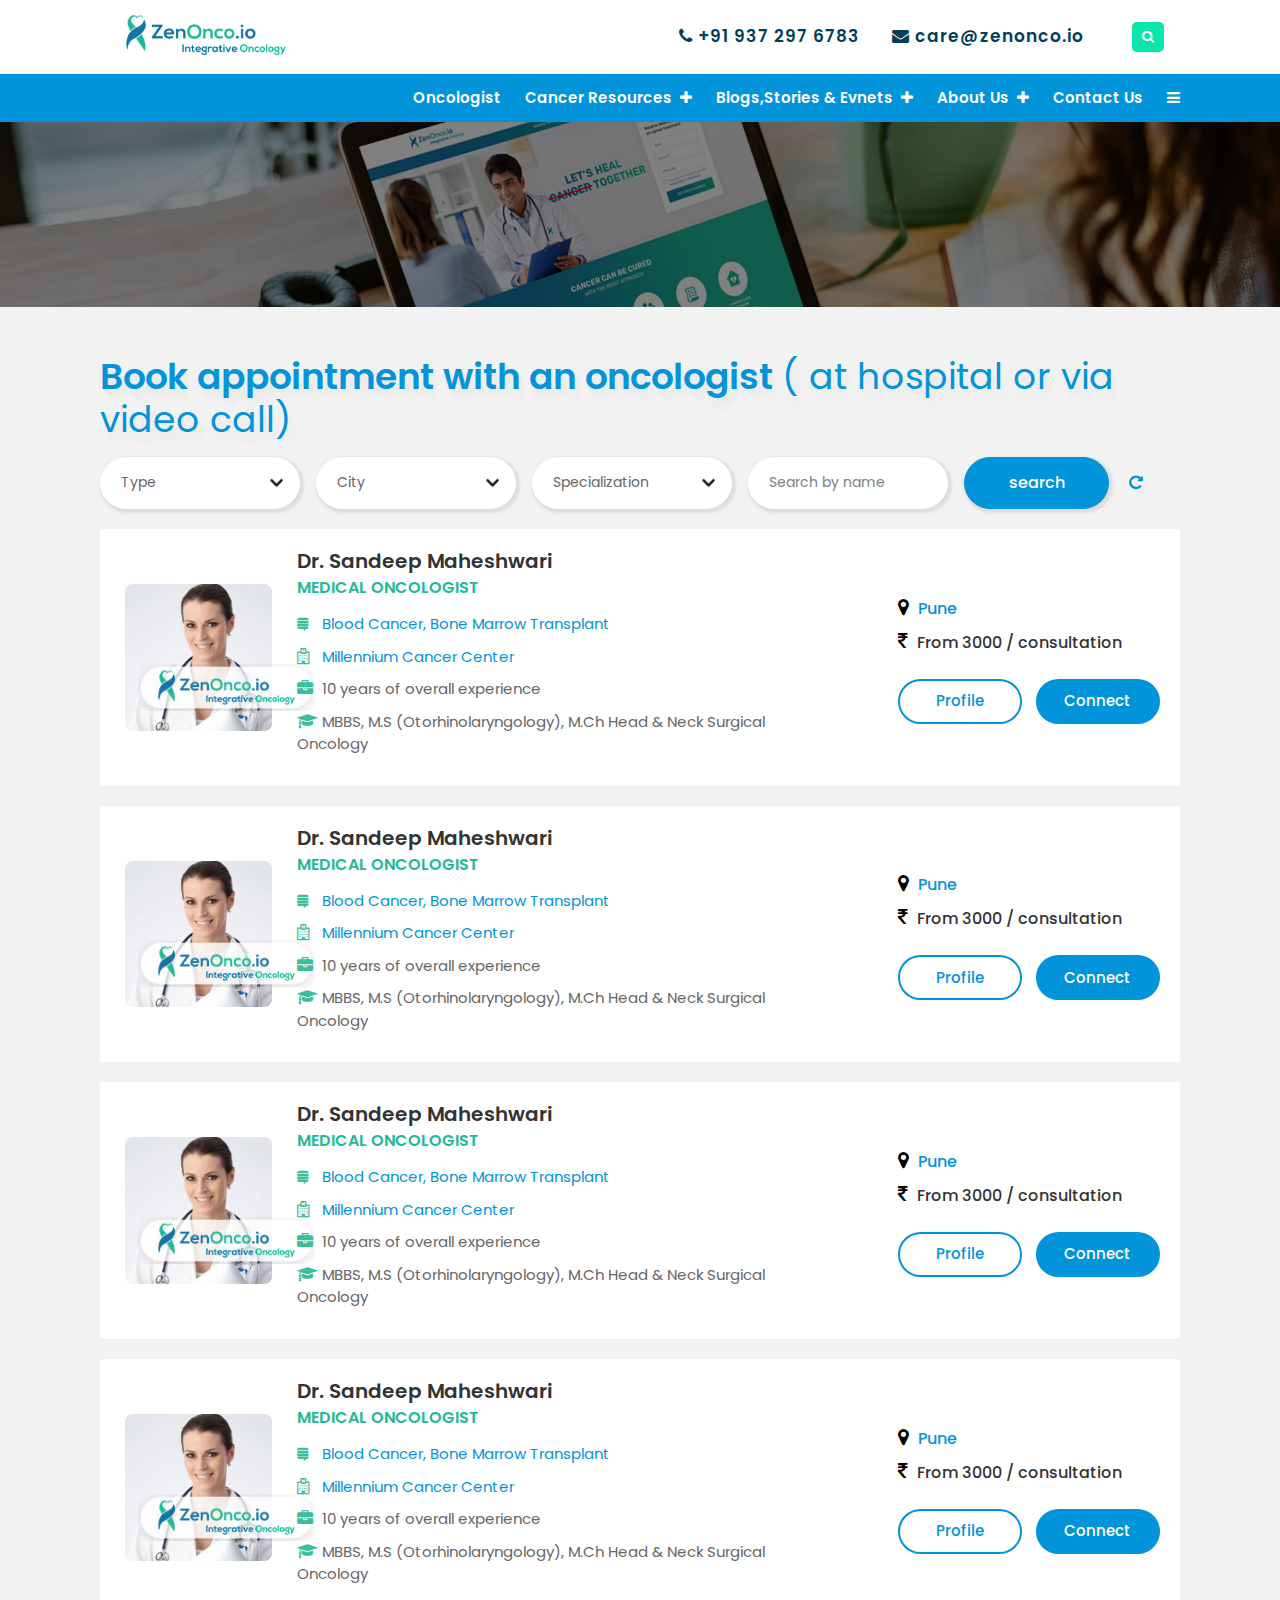
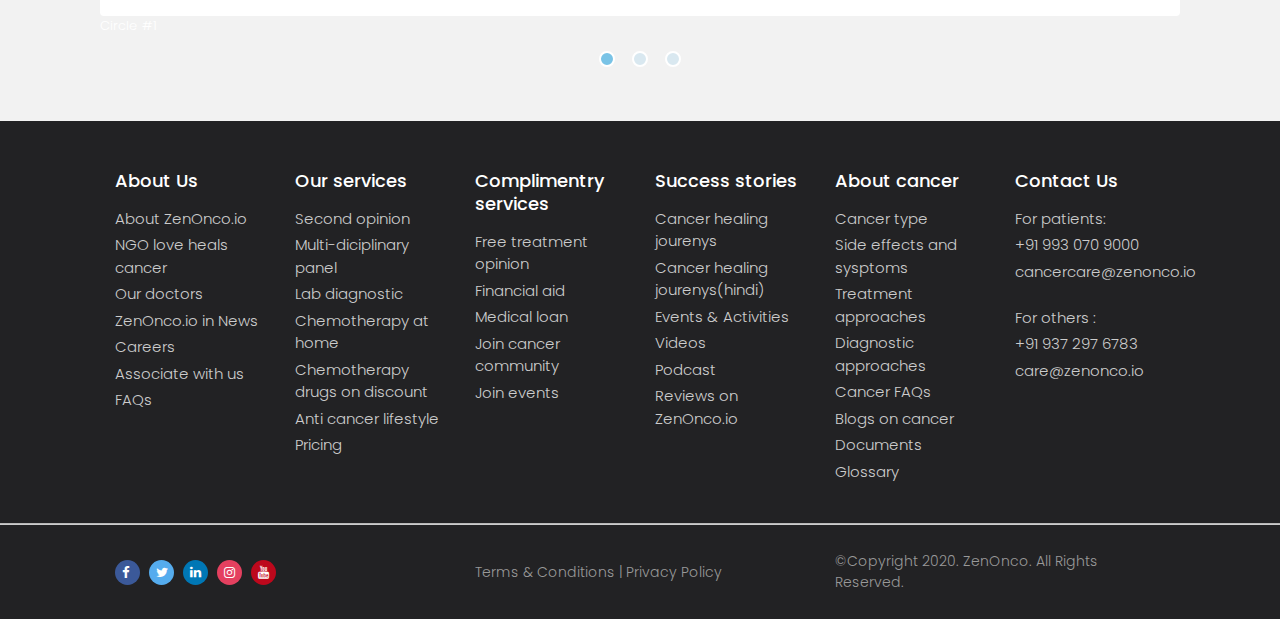
==== index.html @ f668b85d "Add files via upload" ====
<!DOCTYPE html>
<html lang="en">
  <head>
    <meta charset="UTF-8" />
    <meta name="viewport" content="width=device-width, initial-scale=1.0" />
    <title>ZenOnco</title>
    <link rel="stylesheet" href="css/bootstrap.min.css" />
    <link rel="stylesheet" href="https://cdnjs.cloudflare.com/ajax/libs/font-awesome/4.7.0/css/font-awesome.min.css">
    <link rel="stylesheet" href="css/main.css" />
  </head>
  <body >
    <!-- header -->
    <header>
      <div class="wrapper">
        <nav class="navbar navbar-light">
            <a class="navbar-brand" href="#">
              <img src="images/logo.png" alt="">
            </a>
            <div class="ml-auto d-flex rt-nav">
                <a href="tel:+919372976783">
                    <i class="fa fa-phone"></i>
                    +91 937 297 6783
                </a>
                <a href="#">
                    <i class="fa fa-envelope"></i>
                    care@zenonco.io
                </a>
                <form class="header-search">
                    <input class="fld-search" type="text" placeholder="search....">
                    <button class="btn-search"><i class="fa fa-search"></i></button>
                </form>
            </div>
          </nav>
      </div>  
      <div class="navigation">
        <div class="wrapper ">
            <nav class="navbar navbar-expand-lg navbar-light main-menu ">
            <button
                class="navbar-toggler ml-auto"
                type="button"
                data-toggle="collapse"
                data-target="#navbarSupportedContent"
                aria-controls="navbarSupportedContent"
                aria-expanded="false"
                aria-label="Toggle navigation"
            >
                <span class="navbar-toggler-icon"></span>
            </button>

            <div class="collapse navbar-collapse" id="navbarSupportedContent">
                <ul class="navbar-nav ml-auto " >
                <li class="nav-item active">
                    <a class="nav-link" href="#">
                        Oncologist
                    </a>
                    <span class="sr-only">(current)</span></a
                    >
                </li>
                <li class="nav-item dropdown">
                    <a class="nav-link dropdown-toggle" href="#">Cancer Resources</a>
                </li>
                <li class="nav-item dropdown">
                    <a class="nav-link dropdown-toggle" href="#" dropdown-toggle" href="#" id="navbarDropdown" role="button" data-toggle="dropdown" aria-haspopup="true" aria-expanded="false">Blogs,Stories & Evnets</a>
                    <div class="dropdown-menu" aria-labelledby="navbarDropdown">
                        <a class="dropdown-item" href="#">Action</a>
                        <a class="dropdown-item" href="#">Another action</a>
                        <div class="dropdown-divider"></div>
                        <a class="dropdown-item" href="#">Something else here</a>
                    </div>  
                </li>
                <li class="nav-item dropdown">
                    <a class="nav-link dropdown-toggle" href="#">About Us</a>
                </li>
                <li class="nav-item ">
                    <a class="nav-link " href="#">Contact Us</a>
                </li>
                <li class="nav-item">
                    <a class="nav-link" href="#"><i class="fa fa-bars"></i></a>
                </li>
                </ul>
            </div>
            </nav>
        </div>
    </div>  
    </header>
    <!-- landing section -->
    <section>
        <img class="hero-banner" src="images/bg.jpg" alt="">
    </section>
    <!-- main -->
    <section class="sec_doc py-5">
        <div class="wrapper">
            <h2>Book appointment with an oncologist <span class="txt-light">( at hospital or via video call)</span></h2>
            <form action="" class="frm-oncologist">
                
                <select name="" id="">
                    <option value="item1">Type</option>
                    <option value="item1">type 1</option>
                    <option value="item1">type 2</option>
                    <option value="item1">type 3</option>
                    <option value="item1">type 4</option>
                </select>
                <select name="" id="">
                    <option value="item1">City</option>
                    <option value="item1">city 1</option>
                    <option value="item1">city 2</option>
                    <option value="item1">city 3</option>
                    <option value="item1">city 4</option>
                </select>
                <select name="" id="">
                    <option value="item1">Specialization</option>
                    <option value="item1">value 1</option>
                    <option value="item1">value 2</option>
                    <option value="item1">value 3</option>
                    <option value="item1">value 4</option>
                </select>
                <input type="text" placeholder="Search by name">
                <div class="">
                <button>search</button>
                <a href="#" class="btn-reload"><i class="fa fa-repeat"></i></a>
                </div>
                
            </form>
            <div class="row card-dr">
                <div class="col-md-4 col-lg-2 dr-profile">
                    <img src="images/dr.jpg" alt="">
                    <img class="watermark" src="images/watermark.png" alt="logo" >
                </div>
                <div class="col-md-8 col-lg-6 dr-info">
                    <h4>Dr. Sandeep Maheshwari</h4>
                    <h5>Medical oncologist</h5>
                    <p class="txt-b">
                        <i class="fa fa-stack-exchange" aria-hidden="true"></i>Blood Cancer, Bone Marrow Transplant</p>
                    <p class="txt-b"><i class="fa fa-hospital-o" aria-hidden="true"></i>Millennium Cancer Center</p>
                    <p><i class="fa fa-briefcase" aria-hidden="true"></i>10 years of overall experience</p>
                    <p><i class="fa fa-graduation-cap" aria-hidden="true"></i>MBBS, M.S (Otorhinolaryngology), M.Ch Head & Neck Surgical Oncology </p>
                </div>
                <div class="col-lg-4 dr-booking">
                    <div class="float-md-right">
                    <p class="mt-3 txt-b"><i class="fa fa-map-marker" aria-hidden="true"></i>
                        Pune</p>
                    <p class="mb-4"><i class="fa fa-inr" aria-hidden="true"></i>
                        From 3000 / consultation</p>
                    <p>
                        <button>Profile</button>
                        <button class="inverse">Connect</button></p>
                </div>
                </div>
            </div>
            <div class="row card-dr">
                <div class="col-md-4 col-lg-2 dr-profile">
                    <img src="images/dr.jpg" alt="">
                    <img class="watermark" src="images/watermark.png" alt="logo" >
                </div>
                <div class="col-md-8 col-lg-6 dr-info">
                    <h4>Dr. Sandeep Maheshwari</h4>
                    <h5>Medical oncologist</h5>
                    <p class="txt-b">
                        <i class="fa fa-stack-exchange" aria-hidden="true"></i>Blood Cancer, Bone Marrow Transplant</p>
                    <p class="txt-b"><i class="fa fa-hospital-o" aria-hidden="true"></i>Millennium Cancer Center</p>
                    <p><i class="fa fa-briefcase" aria-hidden="true"></i>10 years of overall experience</p>
                    <p><i class="fa fa-graduation-cap" aria-hidden="true"></i>MBBS, M.S (Otorhinolaryngology), M.Ch Head & Neck Surgical Oncology </p>
                </div>
                <div class="col-lg-4 dr-booking">
                    <div class="float-md-right">
                    <p class="mt-3 txt-b"><i class="fa fa-map-marker" aria-hidden="true"></i>
                        Pune</p>
                    <p class="mb-4"><i class="fa fa-inr" aria-hidden="true"></i>
                        From 3000 / consultation</p>
                    <p>
                        <button>Profile</button>
                        <button class="inverse">Connect</button></p>
                </div>
                </div>
            </div>
            <div class="row card-dr">
                <div class="col-md-4 col-lg-2 dr-profile">
                    <img src="images/dr.jpg" alt="">
                    <img class="watermark" src="images/watermark.png" alt="logo" >
                </div>
                <div class="col-md-8 col-lg-6 dr-info">
                    <h4>Dr. Sandeep Maheshwari</h4>
                    <h5>Medical oncologist</h5>
                    <p class="txt-b">
                        <i class="fa fa-stack-exchange" aria-hidden="true"></i>Blood Cancer, Bone Marrow Transplant</p>
                    <p class="txt-b"><i class="fa fa-hospital-o" aria-hidden="true"></i>Millennium Cancer Center</p>
                    <p><i class="fa fa-briefcase" aria-hidden="true"></i>10 years of overall experience</p>
                    <p><i class="fa fa-graduation-cap" aria-hidden="true"></i>MBBS, M.S (Otorhinolaryngology), M.Ch Head & Neck Surgical Oncology </p>
                </div>
                <div class="col-lg-4 dr-booking">
                    <div class="float-md-right">
                    <p class="mt-3 txt-b"><i class="fa fa-map-marker" aria-hidden="true"></i>
                        Pune</p>
                    <p class="mb-4"><i class="fa fa-inr" aria-hidden="true"></i>
                        From 3000 / consultation</p>
                    <p>
                        <button>Profile</button>
                        <button class="inverse">Connect</button></p>
                </div>
                </div>
            </div>
            <div class="row card-dr">
                <div class="col-md-4 col-lg-2 dr-profile">
                    <img src="images/dr.jpg" alt="">
                    <img class="watermark" src="images/watermark.png" alt="logo" >
                </div>
                <div class="col-md-8 col-lg-6 dr-info">
                    <h4>Dr. Sandeep Maheshwari</h4>
                    <h5>Medical oncologist</h5>
                    <p class="txt-b">
                        <i class="fa fa-stack-exchange" aria-hidden="true"></i>Blood Cancer, Bone Marrow Transplant</p>
                    <p class="txt-b"><i class="fa fa-hospital-o" aria-hidden="true"></i>Millennium Cancer Center</p>
                    <p><i class="fa fa-briefcase" aria-hidden="true"></i>10 years of overall experience</p>
                    <p><i class="fa fa-graduation-cap" aria-hidden="true"></i>MBBS, M.S (Otorhinolaryngology), M.Ch Head & Neck Surgical Oncology </p>
                </div>
                <div class="col-lg-4 dr-booking">
                    <div class="float-md-right">
                    <p class="mt-3 txt-b"><i class="fa fa-map-marker" aria-hidden="true"></i>
                        Pune</p>
                    <p class="mb-4"><i class="fa fa-inr" aria-hidden="true"></i>
                        From 3000 / consultation</p>
                    <p>
                        <button>Profile</button>
                        <button class="inverse">Connect</button></p>
                </div>
                </div>
            </div>
            <div class="sbn sbn01">
                <p>Circle #1</p>
                <ul class="btn-nav">
                    <li><a class="is-active" href="#!">1</a></li>
                    <li><a href="#!">2</a></li>
                    <li><a href="#!">3</a></li>
                </ul>
            </div>
        </div>
    </section>
    <!-- newsletter section -->
    <section class="sec_newsletter py-5 text-center d-none">
        <h4 class="text-uppercase">sign-up for cancer resources</h4>
        <form action="" class="frm-subs">
            <input class="frm-field" type="text" placeholder="Enter your email address">
            <a class="frm-btn"><img src="images/arrow.jpeg" alt=""></a>
        </form>

    </section>
    
    <!-- footer -->
    <footer class="footer pt-5 pb-3">
        <div class="wrapper">
        <!--    <div class="row">
                <div class="col-md-3">
                    <h4>services</h4>
                    <ul class="ft-list" >
                        <li class="ft-item"><a class="ft-link" href="#">Get free Integrative Oncology reports</a></li>
                        <li class="ft-item"><a class="ft-link" href="#">Get guidance with an onco-expert </a></li>
                        <li class="ft-item"><a class="ft-link" href="#">Book consultation with oncologist</a></li>
                        <li class="ft-item"><a class="ft-link" href="#">Book diagnostic test</a></li>
                    </ul>
                </div>
                <div class="col-md-3">
                    <h4>cancer resources</h4>
                    <ul class="ft-list">
                        <li class="ft-item"><a href="#" class="ft-link">Types of cancer</a></li>
                        <li class="ft-item"><a href="#" class="ft-link">Side effects and symptoms</a></li>
                        <li class="ft-item"><a href="#" class="ft-link">Articles & blogs</a></li>
                        <li class="ft-item"><a href="#" class="ft-link">Cancer healing stories</a></li>
                        <li class="ft-item"><a href="#" class="ft-link">Documents</a></li>
                        <li class="ft-item"><a href="#" class="ft-link">Podcasts</a></li>
                        <li class="ft-item"><a href="#" class="ft-link">Videos</a></li>
                    </ul>

                </div>
                <div class="col-md-3">
                    <h4>other links</h4>
                    <ul class="ft-list">
                        <li class="ft-item">
                            <a href="#" class="ft-link">Join our community</a>
                        </li>
                        <li class="ft-item">
                            <a href="#" class="ft-link">FAQs</a>
                        </li>
                        <li class="ft-item">
                            <a href="#" class="ft-link">News and Media</a>
                        </li>
                        <li class="ft-item">
                            <a href="#" class="ft-link">Care Team</a>
                        </li>
                        <li class="ft-item">
                            <a href="#" class="ft-link">Calendar</a>
                        </li>
                        <li class="ft-item">
                            <a href="#" class="ft-link">Gallery</a>
                        </li>
                    </ul>
                </div>
                <div class="col-md-3">
                    <h4>contact us</h4>
                    <ul class="ft-list">
                        <li class="ft-item">
                            <a class="ft-link" href="tel:+919372976783">
                                <i class="fa fa-phone social-icons"></i>
                                +91 937 297 6783
                            </a>
                        </li>
                        <li class="ft-item">
                            <a class="ft-link" href="#">
                                <i class="fa fa-envelope social-icons"></i>
                                care@zenonco.io
                            </a>
                        </li>
                        <li class="ft-item">
                            <p>
                                <i class="fa fa-map-marker social-icons" ></i>
                                ZenOnco.io Healing Center, 136,  
                            </p>
                            <p>
                                10th Road, Near Zahra Court, Khar West,
                            </p>
                            <p>
                                Mumbai – 400052, Maharashtra, India.
                            </p>
                        </li>
                        <li class="ft-item">
                            <ul class="social-list">
                                <li class="social-item" ><a href="#"><i class="fa fa-facebook"></i></a></li>
                                <li class="social-item"><a href="#"><i class="fa fa-twitter"></i></a></li>
                                <li class="social-item"><a href="#"><i class="fa fa-linkedin"></i></a></li>
                                <li class="social-item"><a href="#"><i class="fa fa-instagram"></i></a></li>
                                <li class="social-item"><a href="#"><i class="fa fa-youtube"></i></a></li>
                            </ul>
                        </li>
                    </ul>
                </div>
               
            </div>
        -->
        <div class="row">
            <div class="col-md-6 col-lg-2">
                <h4>About Us</h4>
                <ul class="ft-list">
                    <li class="ft-item"><a href="#" class="ft-link">About ZenOnco.io</a></li>
                    <li class="ft-item"><a href="#" class="ft-link">NGO love heals cancer</a></li>
                    <li class="ft-item"><a href="#" class="ft-link">Our doctors</a></li>
                    <li class="ft-item"><a href="#" class="ft-link">ZenOnco.io in News</a></li>
                    <li class="ft-item"><a href="#" class="ft-link">Careers</a></li>
                    <li class="ft-item"><a href="#" class="ft-link">Associate with us</a></li>
                    <li class="ft-item"><a href="#" class="ft-link">FAQs</a></li>
                </ul>
            </div>
            <div class="col-md-6 col-lg-2">
                <h4>Our services</h4>
                <ul class="ft-list">
                    <li class="ft-item"><a href="#" class="ft-link">Second opinion</a></li>
                    <li class="ft-item"><a href="#" class="ft-link">Multi-diciplinary panel</a></li>
                    <li class="ft-item"><a href="#" class="ft-link">Lab diagnostic</a></li>
                    <li class="ft-item"><a href="#" class="ft-link">Chemotherapy at home</a></li>
                    <li class="ft-item"><a href="#" class="ft-link">Chemotherapy drugs on discount</a></li>
                    <li class="ft-item"><a href="#" class="ft-link">Anti cancer lifestyle</a></li>
                    <li class="ft-item"><a href="#" class="ft-link">Pricing</a></li>
                </ul>
            </div>
            <div class="col-md-6 col-lg-2">
                <h4>Complimentry services</h4>
                <ul class="ft-list">
                    <li class="ft-item"><a href="#" class="ft-link">Free treatment opinion</a></li>
                    <li class="ft-item"><a href="#" class="ft-link">Financial aid</a></li>
                    <li class="ft-item"><a href="#" class="ft-link">Medical loan</a></li>
                    <li class="ft-item"><a href="#" class="ft-link">Join cancer community</a></li>
                    <li class="ft-item"><a href="#" class="ft-link">Join events</a></li>
                </ul>
            </div>
            <div class="col-md-6 col-lg-2">
                <h4>Success stories</h4>
                <ul class="ft-list">
                    <li class="ft-item"><a href="#" class="ft-link">Cancer healing jourenys</a></li>
                    <li class="ft-item"><a href="#" class="ft-link">Cancer healing jourenys(hindi)</a></li>
                    <li class="ft-item"><a href="#" class="ft-link">Events & Activities</a></li>
                    <li class="ft-item"><a href="#" class="ft-link">Videos</a></li>
                    <li class="ft-item"><a href="#" class="ft-link">Podcast</a></li>
                    <li class="ft-item"><a href="#" class="ft-link">Reviews on ZenOnco.io</a></li>
                </ul>
            </div>
            <div class="col-md-6 col-lg-2">
                <h4>About cancer</h4>
                <ul class="ft-list">
                    <li class="ft-item"><a href="#" class="ft-link">Cancer type</a></li>
                    <li class="ft-item"><a href="#" class="ft-link">Side effects and sysptoms</a></li>
                    <li class="ft-item"><a href="#" class="ft-link">Treatment approaches</a></li>
                    <li class="ft-item"><a href="#" class="ft-link">Diagnostic approaches</a></li>
                    <li class="ft-item"><a href="#" class="ft-link">Cancer FAQs</a></li>
                    <li class="ft-item"><a href="#" class="ft-link">Blogs on cancer</a></li>
                    <li class="ft-item"><a href="#" class="ft-link">Documents</a></li>
                    <li class="ft-item"><a href="#" class="ft-link">Glossary</a></li>
                </ul>
            </div>
            <div class="col-md-6 col-lg-2">
                <h4>Contact Us</h4>
                <ul class="ft-list">
                    <li class="ft-item"><a href="#" class="ft-link">For patients: </a></li>
                    <li class="ft-item">
                        <a class="ft-link" href="tel:+919930709000">                       
                        +91 993 070 9000
                        </a>
                    </li>
                    <li class="ft-item">
                        <a class="ft-link" href="mailto:cancercare@zenonco.io">                           
                            cancercare@zenonco.io
                        </a>
                    </li>
                    <br>
                    <li class="ft-item"><a href="#" class="ft-link">For others :</a></li>
                    <li class="ft-item">
                        <a class="ft-link" href="tel:+919372976783">                           
                            +91 937 297 6783
                        </a>
                    </li>
                    <li class="ft-item">
                        <a class="ft-link" href="mailto:care@zenonco.io">                            
                            care@zenonco.io
                        </a>
                    </li>
                </ul>
            </div>
        </div>
        </div>
        <hr style="background:#ccc;height: 1px;"> 
        <div class="wrapper copyright">
            <div class="row">
                <div class="col-md-4 cr-item">
                    <ul class="social-list">
                        <li class="social-item" ><a href="#" class="facebook"><i class="fa fa-facebook"></i></a></li>
                        <li class="social-item"><a href="#" class="twitter"><i class="fa fa-twitter"></i></a></li>
                        <li class="social-item"><a href="#" class="linkedin"><i class="fa fa-linkedin"></i></a></li>
                        <li class="social-item"><a href="#" class="instagram"><i class="fa fa-instagram"></i></a></li>
                        <li class="social-item"><a href="#" class="youtube"><i class="fa fa-youtube"></i></a></li>
                    </ul>
                </div>
                <div class="col-md-4 cr-item">
                    <a class="tac" href="#">Terms & Conditions</a><span> | </span>
                    <a class="tac" href="#">Privacy Policy</a>
                </div>
                <div class="col-md-4 ml-auto cr-item">
                    <div class="float-md-right">
                        &copy;Copyright 2020. ZenOnco. All Rights Reserved.
                    </div>                    
                </div>
            </div>
        </div>
    </footer>

    <script src="js/jquery.min.js"></script>
    <script src="js/bootstrap.min.js"></script>
    <script src="js/popper.min.js"></script>
   <script >
       $(document).ready(function(){
            $('.btn-nav li a').on('click', function(){
                $(this).closest('.btn-nav').find('a').removeClass('is-active');
                $(this).addClass('is-active');
                return false;
            });
            
                
        
        });
   </script>
  </body>
</html>
---- css/main.css ----
@font-face {
  font-family: Poppins-Light;
  src: url(../fonts/Poppins-Light.ttf);
}
@font-face {
  font-family: Poppins-SemiBold;
  src: url(../fonts/Poppins-SemiBold.ttf);
}
@font-face {
  font-family: Poppins-Regular;
  src: url(../fonts/Poppins-Regular.ttf);
}
@font-face {
  font-family: Poppins-Medium;
  src: url(../fonts/Poppins-Medium.ttf);
}
:root {
  --primary-clr: #ffffff;
  --secondary-clr: #0194da;
  --bg-1: #3bbd9e;
  --bg-2: #222222;
  --bg-3: #a5a5a5;
  --hover-1: 230px;
  --hover-2: 55px;
}
::placeholder {
  color: #808080;
  opacity: 1;
}
:-ms-input-placeholder {
  color: #808080;
}
::-ms-input-placeholder {
  color: #808080;
}

body {
  font-family: Poppins-Light, sans-serif;
  font-size: 13px;
  color: #fff;
}
ul {
  padding: 0;
  margin: 0;
  list-style: none;
}
a {
  text-decoration: none !important;
}

.navbar-brand {
  padding: 0;
  flex: 1 0 auto;
}
.logo {
  max-width: 150px;
}

.row {
  margin-left: 0px;
  margin-right: 0px;
}

/**/
.navigation {
  /*
  background: linear-gradient(
    90deg,
    rgba(20, 117, 162, 1) 27%,
    rgba(32, 186, 150, 1) 87%
  ); */
  background: var(--secondary-clr);
  color: #fff;
}
.navbar-light .navbar-nav .nav-link {
  font-family: Poppins-SemiBold;
  color: #fff;
  font-size: 15px;
  line-height: 48px;
  letter-spacing: 0px;
  padding: 0px;
}

.navbar-light .navbar-nav .active > .nav-link,
.navbar-light .navbar-nav .nav-link.active,
.navbar-light .navbar-nav .nav-link.show,
.navbar-light .navbar-nav .show > .nav-link {
  color: #fff;
}
.navbar.main-menu {
  padding: 0px;
}

.main-menu .nav-item {
  margin-right: 24px;
}
.main-menu .nav-item:last-child {
  margin-right: 0px;
}

.dropdown-toggle::after {
  font-family: "FontAwesome";
  content: "\f067";
  display: inline-block;
  margin-left: 8px;
  border: none;
  vertical-align: initial;
  font-weight: 400;
}

.navbar-brand img {
  max-width: 180px;
}

.rt-nav {
  align-items: center;
  flex-wrap: wrap;
}
.rt-nav a {
  font-family: Poppins-SemiBold;
  color: #003e5b;
  margin-right: 2rem;
  font-size: 17px;
  letter-spacing: 1px;
  text-align: right;
}
.header-search {
  margin-left: 1rem;
}
.header-search .fld-search {
  padding: 5px 10px;
  display: none;
}

.header-search .btn-search {
  background: #09e5ab;
  color: #fff;
  border: none;
  padding: 5px 10px;
  border-radius: 5px;
}
.footer {
  background: #222224;
}
.footer h4 {
  /* font-size: 1rem; */ /* to make it 6*2*/
  font-family: Poppins-Medium;
  font-size: 18px;
  margin-bottom: 1rem;
  color: #fff;
  line-height: 23px;
}
.footer p {
  color: var(--bg-3);
  font-size: 11px;
  font-weight: 500;
  margin-bottom: 0.25rem;
}
.ft-list {
  margin-bottom: 1.5rem;
}
.ft-item {
  margin-bottom: 0.25rem;
}
.ft-link {
  color: #ccc;
  font-size: 15px;
}
.ft-link:hover {
  color: #fff;
}
.fa.social-icons {
  margin-right: 5px;
}
.social-list {
  /*  margin-top: 1rem;*/
}
.social-list a.facebook {
  background: #3b5999;
}
.social-list a.twitter {
  background: #55acee;
}
.social-list a.instagram {
  background: #e4405f;
}
.social-list a.linkedin {
  background: #0077b5;
}
.social-list a.youtube {
  background: #bd081c;
}
.social-list .social-item {
  display: inline-block;
  margin-right: 5px;
}
.social-list .social-item:last-child {
  margin-right: 0px;
}
.social-item a {
  display: inline-block;
  background: var(--bg-3);
  color: #fff;
  width: 25px;
  height: 25px;
  padding: 3px 7px;
  font-size: 13px;
  border-radius: 100%;
}

.copyright {
  padding-top: 10px !important;
  padding-bottom: 10px !important;
  font-family: Poppins-Light;
  color: #999;
  font-size: 14px;
}
.copyright .cr-item {
  align-self: center;
}
.cr-item .tac {
  font-family: Poppins-Light;
  color: #999;
  font-size: 14px;
}
.footer img {
  max-width: 200px;
}

.hero-banner {
  width: 100%;
  object-fit: cover;
}

.sec_newsletter {
  background: linear-gradient(
    90deg,
    rgba(20, 117, 162, 1) 27%,
    rgba(32, 186, 150, 1) 87%
  );
}
.sec_newsletter h4 {
  font-size: 1rem;
  margin-bottom: 1.5rem;
  color: #fff;
  text-transform: uppercase;
  font-weight: 600;
}

.frm-subs .frm-field {
  width: 350px;
  border: 1px solid #f2f2f2;
  padding: 8px 10px;
  border-radius: 6px;
}
.frm-subs .frm-btn {
  background: #fff;
  width: 40px;
  display: inline-block;
  padding: 2px;
  cursor: pointer;
  margin-left: -50px;
}
.frm-subs .frm-btn img {
  width: 30px;
}
.gradient-text {
  background: -webkit-linear-gradient(
    rgba(20, 117, 162, 1),
    rgba(32, 186, 150, 1)
  );
  -webkit-background-clip: text;
  -webkit-text-fill-color: transparent;
}
.sec_doc {
  background: #f2f2f2;
}
.sec_doc h2 {
  font-family: Poppins-SemiBold;
  color: var(--secondary-clr);
  font-size: 36px;
  letter-spacing: 0;
  text-shadow: 4.226px 9.063px 10px rgba(0, 0, 0, 0.05);
}
.txt-light {
  font-family: Poppins-Regular;
}
.frm-oncologist {
  margin-top: 1rem;
  display: flex;
  flex-direction: row;
  align-content: center;
  flex-wrap: wrap;
}
.frm-oncologist input,
.frm-oncologist select,
.frm-oncologist button {
  font-family: Poppins-Regular;
  font-size: 14px;
  width: 200px;
  border-radius: 26px;
  border: 1px solid #fff;
  -webkit-appearance: none;
  -moz-appearance: none;
  appearance: none;
  margin-right: 1rem;
  padding: 8px 20px;
  background: #fff;
  box-shadow: 2px 2px 3px 2px #ddd;
  color: #666666;
}
.frm-oncologist select {
  background-image: url("../images/arrow.png");
  background-position: right 15px center;
  background-repeat: no-repeat;
  background-size: 15px 15px;
}
.frm-oncologist button {
  font-family: Poppins-Medium;
  color: #fff;
  background: var(--secondary-clr);
  border-color: var(--secondary-clr);
  letter-spacing: 0px;
  font-size: 16px;
  text-align: center;
  line-height: 42px;
  border-radius: 26px;
  width: 145px;
  height: 52px;
  padding: 0px;
}

.frm-oncologist .btn-reload {
  padding-top: 5px;
  color: var(--secondary-clr);
  font-size: 16px;
}
.card-dr {
  background: #fff;
  color: var(--secondary-clr);
  padding: 10px;
  border-radius: 4px;
  margin-top: 20px;
}
.dr-profile {
  align-self: center;
  max-width: 250px;
}
.dr-profile img {
  /* max-width: 100%; */ /* to make it mobile fix*/
  max-width: 100%;
  border-radius: 8px;
  position: relative;
}
.dr-profile .watermark {
  position: absolute;
  bottom: 20px;
  left: 28px;
}
.card-dr .dr-info,
.card-dr .dr-booking {
  padding: 10px;
  align-self: center;
}
.dr-info h4 {
  font-family: Poppins-SemiBold;
  font-size: 20px;
  margin-bottom: 5px;
  color: #333;
  letter-spacing: 0px;
}
.dr-info h5 {
  font-family: Poppins-SemiBold;
  font-size: 16px;
  margin-bottom: 1rem;
  color: #1fb995;
  text-transform: uppercase;
  letter-spacing: 0px;
}
.dr-info p {
  font-family: Poppins-Regular;
  margin-bottom: 10px;
  color: #666666;
  font-size: 15px;
  font-weight: 400;
}

.dr-booking p {
  font-family: Poppins-Medium;
  font-size: 16px;
  margin-bottom: 10px;
  color: #333;
}
.dr-info p.txt-b,
.dr-booking p.txt-b {
  color: var(--secondary-clr);
}

.dr-info .fa {
  margin-right: 5px;
  font-size: 16px;
  width: 20px;
  color: var(--bg-1) !important;
}
.dr-booking .fa {
  margin-right: 5px;
  font-size: 19px;
  color: #000 !important;
}

.dr-booking button {
  margin-right: 10px;
  padding: 5px 8px;
  border-radius: 23px;
  width: 124px;
  color: var(--secondary-clr);
  background: #fff;
  border: 2px solid var(--secondary-clr);
  font-size: 15px;
  height: 45px;
}
.dr-booking button:last-child {
  margin-right: 0px;
}
.dr-booking button.inverse {
  color: #fff;
  background: var(--secondary-clr);
}
@media screen and (max-width: 991px) {
  .navbar.main-menu {
    padding: 10px 5px;
  }
  .frm-oncologist {
    flex-direction: column;
    text-align: center;
  }
  .frm-oncologist input,
  .frm-oncologist select,
  .frm-oncologist button {
    margin-bottom: 1rem;
  }
  .frm-oncologist input,
  .frm-oncologist select,
  .frm-oncologist button {
    width: 50%;
  }
}
@media screen and (max-width: 539px) {
  .frm-oncologist input,
  .frm-oncologist select,
  .frm-oncologist button {
    width: 80%;
  }
  .sec_doc h2 {
    font-size: 20px;
  }
}
.btn-nav {
  text-align: center;
}
.btn-nav li {
  display: inline-block;
  margin: 0 0.5em;
}
.btn-nav li a {
  display: inline-block;
  width: 16px;
  height: 16px;
  font-size: 0;
  text-indent: 100%;
  white-space: nowrap;
  overflow: hidden;
  outline: none;
  box-sizing: border-box;
  transition: 0.2s ease-in-out;
}

.sbn01 .btn-nav li a {
  border: 2px solid #fff;
  border-radius: 50%;
  background: #d9e8f0;
}
.sbn01 .btn-nav li a:hover,
.sbn01 .btn-nav li a.is-active {
  background-color: #79c3e6;
}
.search {
  color: #333;
  background: var(--background);
  width: auto;
  height: var(--height);
  position: relative;
  overflow: hidden;
  border-radius: var(--border-radius);
  box-shadow: 0 10px 30px rgba(#414856, 0.05);
  display: flex;
  justify-content: center;
  align-items: center;
}
.search input[type="text"] {
  position: relative;
  width: var(--height);
  height: var(--height);
  font: 400 16px "Varela Round", sans-serif;
  color: var(--text-color);
  border: 0;
  box-sizing: border-box;
  outline: none;
  padding: 0 0 0 40px;
  transition: width 0.6s ease;
  z-index: 10;
  opacity: 0;
  cursor: pointer;
  border: 1px solid #333;
}
.search input[type="text"]:focus {
  z-index: 0;
  opacity: 1;
  width: var(--width);
}
.search .symbol {
  height: 55px;
  width: 40px;
  position: absolute;
  top: 0;
  z-index: 1;
  display: flex;
  justify-content: center;
  align-items: center;
}
.trans-search {
}
.trans-search .cust-input {
  width: 0;
  padding: 8px 10px;

  transition: all 0.6s ease;
}
.trans-search .cust-search {
  background: var(--bg-1);
  border: 1px solid var(--bg-1);
  padding: 8px 10px;
  margin-left: -39px;
}
/* section stories */
.sec_stories h2 {
  color: var(--secondary-clr);
  font-weight: 600;
  font-size: 36px;
  letter-spacing: 0;
  text-shadow: 4.226px 9.063px 10px rgba(0, 0, 0, 0.05);
}
.sec_stories .filter-stories {
  margin-right: 10px;
  padding: 5px 8px;
  border-radius: 23px;
  width: 124px;
  color: var(--secondary-clr);
  background: #fff;
  border: 2px solid var(--secondary-clr);
  font-weight: 500;
  font-size: 15px;
  height: 45px;
}
.filter-container {
  display: block;
  position: absolute;
  top: 0;
  left: 0;
  z-index: 1;
  background: #fff;
  padding: 10px;
  opacity: 0;
}
.filter-container .btn-close {
  border: 1px solid #ddd;
  font-size: 20px;
  color: #333 !important;
  border-radius: 100%;
  width: 40px;
  display: inline-block;
  height: 40px;
  text-align: center;
  padding: 4px;
  cursor: pointer;
  position: absolute;
  right: 0px;
  top: -10px;
}
.sec_stories .filter-fld {
  padding: 4px 12px;
  border: 1px solid #ddd;
  border-radius: 15px;
  display: inline-block;
  margin-bottom: 10px;
  margin-right: 1rem;
  color: #333;
}
.wrapper {
  padding: 0 100px;
}
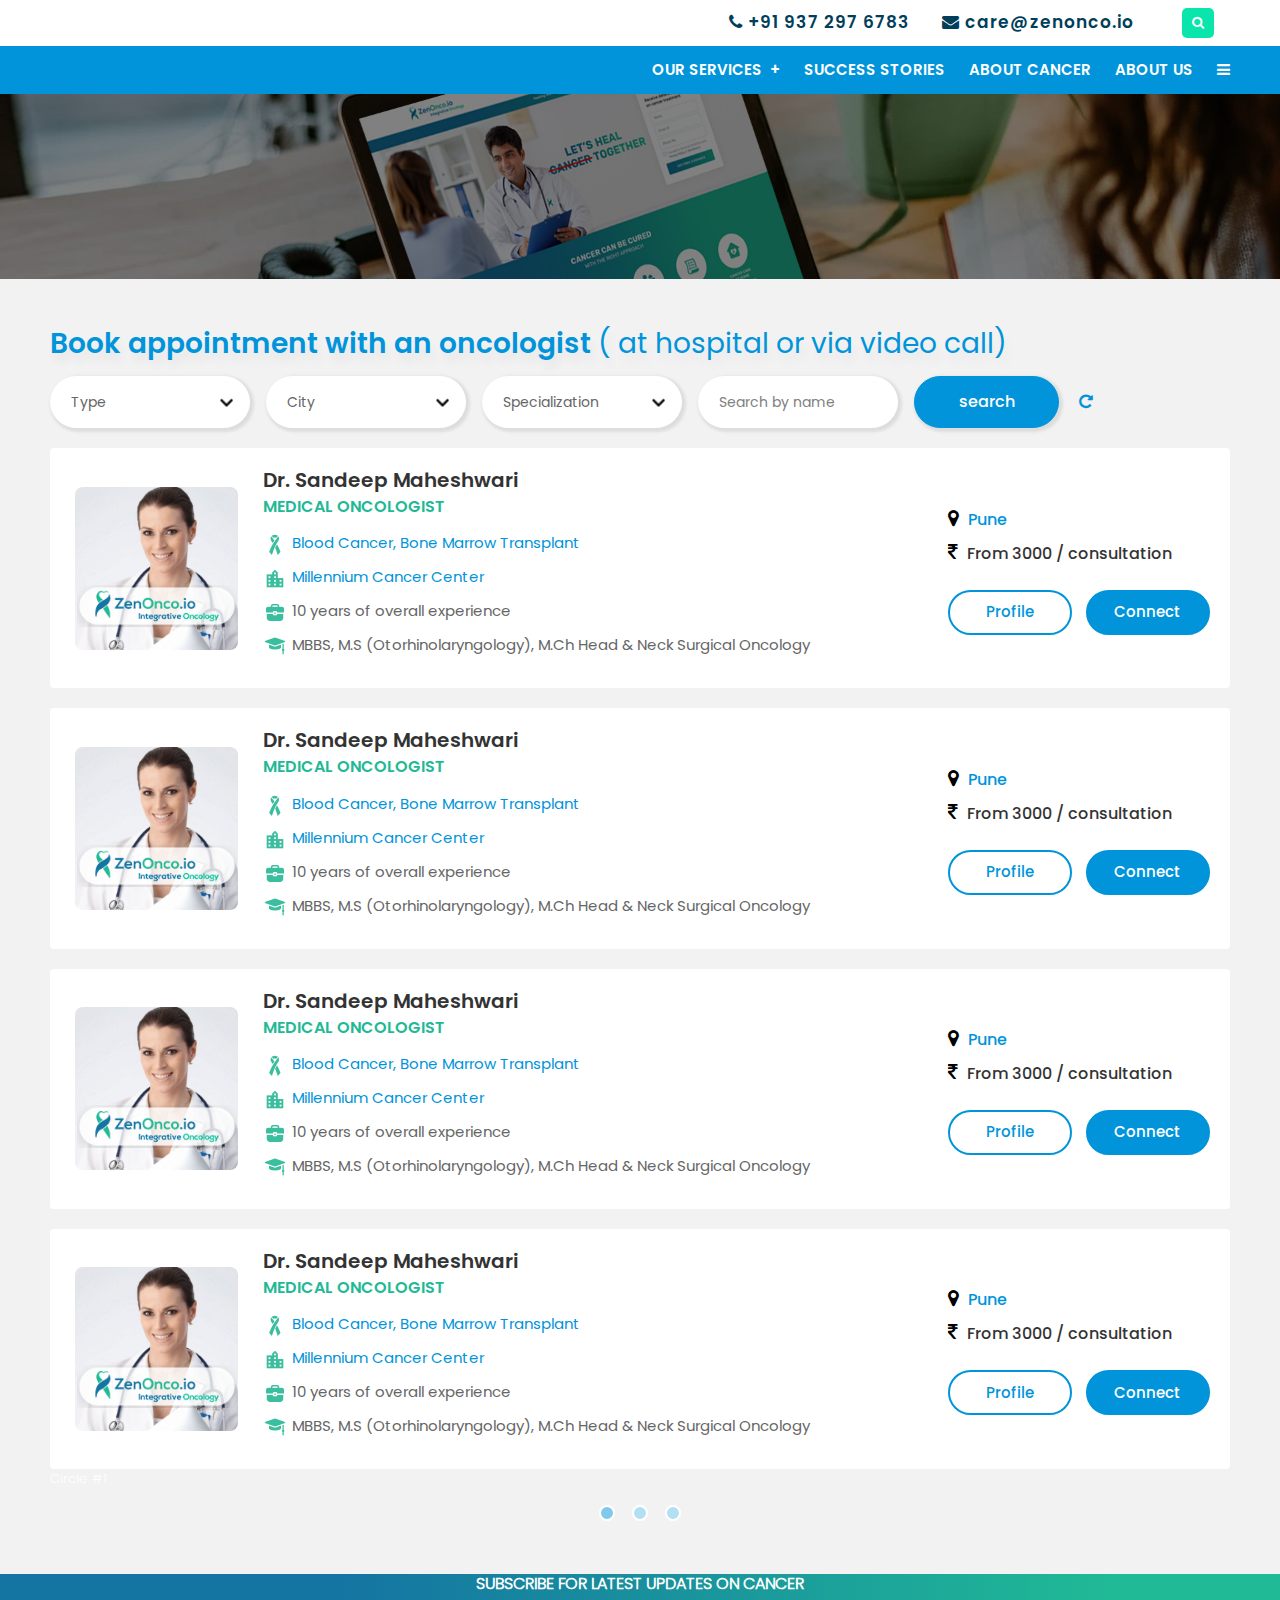
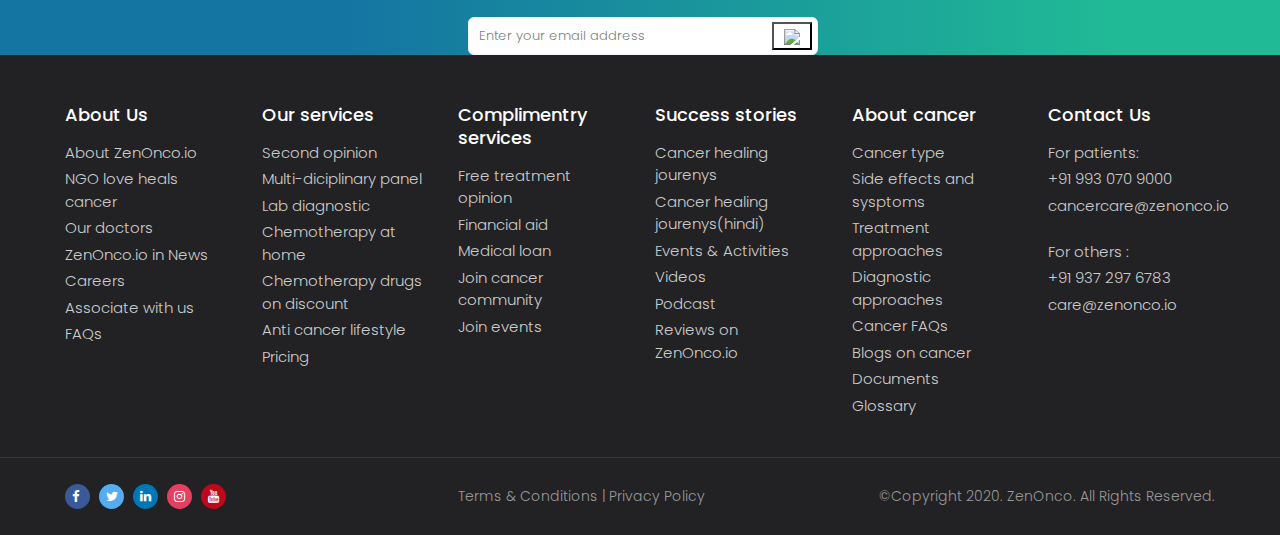
==== commit 7ec3a3f0: "Add files via upload" ====
--- a/index.html
+++ b/index.html
@@ -11,31 +11,31 @@
   <body >
     <!-- header -->
     <header>
-      <div class="wrapper">
-        <nav class="navbar navbar-light">
+        <div class="wrapper">
+          <nav class="navbar navbar-light" style="padding-left: 0;">
             <a class="navbar-brand" href="#">
-              <img src="images/logo.png" alt="">
+              <img src="images/logo1.png" alt="" />
             </a>
             <div class="ml-auto d-flex rt-nav">
-                <a href="tel:+919372976783">
-                    <i class="fa fa-phone"></i>
-                    +91 937 297 6783
-                </a>
-                <a href="#">
-                    <i class="fa fa-envelope"></i>
-                    care@zenonco.io
-                </a>
-                <form class="header-search">
-                    <input class="fld-search" type="text" placeholder="search....">
-                    <button class="btn-search"><i class="fa fa-search"></i></button>
-                </form>
+              <a href="tel:+919372976783">
+                <i class="fa fa-phone"></i>
+                +91 937 297 6783
+              </a>
+              <a href="#">
+                <i class="fa fa-envelope"></i>
+                care@zenonco.io
+              </a>
+              <form class="header-search">
+                <input class="fld-search" type="text" placeholder="search...." />
+                <button class="btn-search"><i class="fa fa-search"></i></button>
+              </form>
             </div>
           </nav>
-      </div>  
-      <div class="navigation">
-        <div class="wrapper ">
-            <nav class="navbar navbar-expand-lg navbar-light main-menu ">
-            <button
+        </div>
+        <div class="navigation">
+          <div class="wrapper">
+            <nav class="navbar navbar-expand-lg navbar-light main-menu">
+              <button
                 class="navbar-toggler ml-auto"
                 type="button"
                 data-toggle="collapse"
@@ -43,46 +43,40 @@
                 aria-controls="navbarSupportedContent"
                 aria-expanded="false"
                 aria-label="Toggle navigation"
-            >
+              >
                 <span class="navbar-toggler-icon"></span>
-            </button>
-
-            <div class="collapse navbar-collapse" id="navbarSupportedContent">
-                <ul class="navbar-nav ml-auto " >
-                <li class="nav-item active">
-                    <a class="nav-link" href="#">
-                        Oncologist
-                    </a>
-                    <span class="sr-only">(current)</span></a
-                    >
-                </li>
-                <li class="nav-item dropdown">
-                    <a class="nav-link dropdown-toggle" href="#">Cancer Resources</a>
-                </li>
-                <li class="nav-item dropdown">
-                    <a class="nav-link dropdown-toggle" href="#" dropdown-toggle" href="#" id="navbarDropdown" role="button" data-toggle="dropdown" aria-haspopup="true" aria-expanded="false">Blogs,Stories & Evnets</a>
-                    <div class="dropdown-menu" aria-labelledby="navbarDropdown">
-                        <a class="dropdown-item" href="#">Action</a>
-                        <a class="dropdown-item" href="#">Another action</a>
-                        <div class="dropdown-divider"></div>
-                        <a class="dropdown-item" href="#">Something else here</a>
-                    </div>  
-                </li>
-                <li class="nav-item dropdown">
-                    <a class="nav-link dropdown-toggle" href="#">About Us</a>
-                </li>
-                <li class="nav-item ">
-                    <a class="nav-link " href="#">Contact Us</a>
-                </li>
-                <li class="nav-item">
+              </button>
+  
+              <div class="collapse navbar-collapse" id="navbarSupportedContent">
+                <ul class="navbar-nav ml-auto">
+                  <li class="nav-item dropdown">
+                      <a class="nav-link dropdown-toggle " href="index.html" dropdown-toggle" href="#" id="navbarDropdown" role="button" data-toggle="dropdown" aria-haspopup="true" aria-expanded="false">OUR SERVICES</a>
+                         <div class="dropdown-menu" aria-labelledby="navbarDropdown">
+                            <a class="dropdown-item" href="#">Action</a>
+                            <a class="dropdown-item" href="#">Another action</a>
+                            <div class="dropdown-divider"></div>
+                            <a class="dropdown-item" href="#">Something else here</a>
+                        </div> 
+                  </li>
+                  <li class="nav-item">
+                    <a class="nav-link" href="stories.html">SUCCESS STORIES</a>
+                  </li>
+                  <li class="nav-item">
+                    <a class="nav-link" href="#">ABOUT CANCER</a>
+                  </li>
+  
+                  <li class="nav-item">
+                    <a class="nav-link" href="#">ABOUT US</a>
+                  </li>
+                  <li class="nav-item">
                     <a class="nav-link" href="#"><i class="fa fa-bars"></i></a>
-                </li>
-                </ul>
-            </div>
+                  </li>
+                </ul>
+              </div>
             </nav>
-        </div>
-    </div>  
-    </header>
+          </div>
+        </div>
+      </header>
     <!-- landing section -->
     <section>
         <img class="hero-banner" src="images/bg.jpg" alt="">
@@ -123,17 +117,16 @@
             </form>
             <div class="row card-dr">
                 <div class="col-md-4 col-lg-2 dr-profile">
-                    <img src="images/dr.jpg" alt="">
+                    <img class="dr-img" src="images/dr.jpg" alt="">
                     <img class="watermark" src="images/watermark.png" alt="logo" >
                 </div>
                 <div class="col-md-8 col-lg-6 dr-info">
                     <h4>Dr. Sandeep Maheshwari</h4>
                     <h5>Medical oncologist</h5>
-                    <p class="txt-b">
-                        <i class="fa fa-stack-exchange" aria-hidden="true"></i>Blood Cancer, Bone Marrow Transplant</p>
-                    <p class="txt-b"><i class="fa fa-hospital-o" aria-hidden="true"></i>Millennium Cancer Center</p>
-                    <p><i class="fa fa-briefcase" aria-hidden="true"></i>10 years of overall experience</p>
-                    <p><i class="fa fa-graduation-cap" aria-hidden="true"></i>MBBS, M.S (Otorhinolaryngology), M.Ch Head & Neck Surgical Oncology </p>
+                    <p class="txt-b"><img src="images/icons/cancer.png" class="list-icons">Blood Cancer, Bone Marrow Transplant</p>
+                    <p class="txt-b"><img src="images/icons/location.png" class="list-icons">Millennium Cancer Center</p>
+                    <p><img src="images/icons/bag.png" class="list-icons">10 years of overall experience</p>
+                    <p><img src="images/icons/graduate.png" class="list-icons">MBBS, M.S (Otorhinolaryngology), M.Ch Head & Neck Surgical Oncology </p>
                 </div>
                 <div class="col-lg-4 dr-booking">
                     <div class="float-md-right">
@@ -149,17 +142,16 @@
             </div>
             <div class="row card-dr">
                 <div class="col-md-4 col-lg-2 dr-profile">
-                    <img src="images/dr.jpg" alt="">
+                    <img class="dr-img" src="images/dr.jpg" alt="">
                     <img class="watermark" src="images/watermark.png" alt="logo" >
                 </div>
                 <div class="col-md-8 col-lg-6 dr-info">
                     <h4>Dr. Sandeep Maheshwari</h4>
                     <h5>Medical oncologist</h5>
-                    <p class="txt-b">
-                        <i class="fa fa-stack-exchange" aria-hidden="true"></i>Blood Cancer, Bone Marrow Transplant</p>
-                    <p class="txt-b"><i class="fa fa-hospital-o" aria-hidden="true"></i>Millennium Cancer Center</p>
-                    <p><i class="fa fa-briefcase" aria-hidden="true"></i>10 years of overall experience</p>
-                    <p><i class="fa fa-graduation-cap" aria-hidden="true"></i>MBBS, M.S (Otorhinolaryngology), M.Ch Head & Neck Surgical Oncology </p>
+                    <p class="txt-b"><img src="images/icons/cancer.png" class="list-icons">Blood Cancer, Bone Marrow Transplant</p>
+                    <p class="txt-b"><img src="images/icons/location.png" class="list-icons">Millennium Cancer Center</p>
+                    <p><img src="images/icons/bag.png" class="list-icons">10 years of overall experience</p>
+                    <p><img src="images/icons/graduate.png" class="list-icons">MBBS, M.S (Otorhinolaryngology), M.Ch Head & Neck Surgical Oncology </p>
                 </div>
                 <div class="col-lg-4 dr-booking">
                     <div class="float-md-right">
@@ -175,17 +167,16 @@
             </div>
             <div class="row card-dr">
                 <div class="col-md-4 col-lg-2 dr-profile">
-                    <img src="images/dr.jpg" alt="">
+                    <img class="dr-img" src="images/dr.jpg" alt="">
                     <img class="watermark" src="images/watermark.png" alt="logo" >
                 </div>
                 <div class="col-md-8 col-lg-6 dr-info">
                     <h4>Dr. Sandeep Maheshwari</h4>
                     <h5>Medical oncologist</h5>
-                    <p class="txt-b">
-                        <i class="fa fa-stack-exchange" aria-hidden="true"></i>Blood Cancer, Bone Marrow Transplant</p>
-                    <p class="txt-b"><i class="fa fa-hospital-o" aria-hidden="true"></i>Millennium Cancer Center</p>
-                    <p><i class="fa fa-briefcase" aria-hidden="true"></i>10 years of overall experience</p>
-                    <p><i class="fa fa-graduation-cap" aria-hidden="true"></i>MBBS, M.S (Otorhinolaryngology), M.Ch Head & Neck Surgical Oncology </p>
+                    <p class="txt-b"><img src="images/icons/cancer.png" class="list-icons">Blood Cancer, Bone Marrow Transplant</p>
+                    <p class="txt-b"><img src="images/icons/location.png" class="list-icons">Millennium Cancer Center</p>
+                    <p><img src="images/icons/bag.png" class="list-icons">10 years of overall experience</p>
+                    <p><img src="images/icons/graduate.png" class="list-icons">MBBS, M.S (Otorhinolaryngology), M.Ch Head & Neck Surgical Oncology </p>
                 </div>
                 <div class="col-lg-4 dr-booking">
                     <div class="float-md-right">
@@ -201,17 +192,16 @@
             </div>
             <div class="row card-dr">
                 <div class="col-md-4 col-lg-2 dr-profile">
-                    <img src="images/dr.jpg" alt="">
+                    <img class="dr-img" src="images/dr.jpg" alt="">
                     <img class="watermark" src="images/watermark.png" alt="logo" >
                 </div>
                 <div class="col-md-8 col-lg-6 dr-info">
                     <h4>Dr. Sandeep Maheshwari</h4>
                     <h5>Medical oncologist</h5>
-                    <p class="txt-b">
-                        <i class="fa fa-stack-exchange" aria-hidden="true"></i>Blood Cancer, Bone Marrow Transplant</p>
-                    <p class="txt-b"><i class="fa fa-hospital-o" aria-hidden="true"></i>Millennium Cancer Center</p>
-                    <p><i class="fa fa-briefcase" aria-hidden="true"></i>10 years of overall experience</p>
-                    <p><i class="fa fa-graduation-cap" aria-hidden="true"></i>MBBS, M.S (Otorhinolaryngology), M.Ch Head & Neck Surgical Oncology </p>
+                    <p class="txt-b"><img src="images/icons/cancer.png" class="list-icons">Blood Cancer, Bone Marrow Transplant</p>
+                    <p class="txt-b"><img src="images/icons/location.png" class="list-icons">Millennium Cancer Center</p>
+                    <p><img src="images/icons/bag.png" class="list-icons">10 years of overall experience</p>
+                    <p><img src="images/icons/graduate.png" class="list-icons">MBBS, M.S (Otorhinolaryngology), M.Ch Head & Neck Surgical Oncology </p>
                 </div>
                 <div class="col-lg-4 dr-booking">
                     <div class="float-md-right">
@@ -225,7 +215,7 @@
                 </div>
                 </div>
             </div>
-            <div class="sbn sbn01">
+            <div class="sbn">
                 <p>Circle #1</p>
                 <ul class="btn-nav">
                     <li><a class="is-active" href="#!">1</a></li>
@@ -236,11 +226,11 @@
         </div>
     </section>
     <!-- newsletter section -->
-    <section class="sec_newsletter py-5 text-center d-none">
-        <h4 class="text-uppercase">sign-up for cancer resources</h4>
+    <section class="sec_newsletter homewrapper text-center ">
+        <h4 >Subscribe for latest updates on cancer</h4>
         <form action="" class="frm-subs">
             <input class="frm-field" type="text" placeholder="Enter your email address">
-            <a class="frm-btn"><img src="images/arrow.jpeg" alt=""></a>
+            <button class="frm-btn"><img src="images/subs-arrow.png"></button>
         </form>
 
     </section>
@@ -248,95 +238,8 @@
     <!-- footer -->
     <footer class="footer pt-5 pb-3">
         <div class="wrapper">
-        <!--    <div class="row">
-                <div class="col-md-3">
-                    <h4>services</h4>
-                    <ul class="ft-list" >
-                        <li class="ft-item"><a class="ft-link" href="#">Get free Integrative Oncology reports</a></li>
-                        <li class="ft-item"><a class="ft-link" href="#">Get guidance with an onco-expert </a></li>
-                        <li class="ft-item"><a class="ft-link" href="#">Book consultation with oncologist</a></li>
-                        <li class="ft-item"><a class="ft-link" href="#">Book diagnostic test</a></li>
-                    </ul>
-                </div>
-                <div class="col-md-3">
-                    <h4>cancer resources</h4>
-                    <ul class="ft-list">
-                        <li class="ft-item"><a href="#" class="ft-link">Types of cancer</a></li>
-                        <li class="ft-item"><a href="#" class="ft-link">Side effects and symptoms</a></li>
-                        <li class="ft-item"><a href="#" class="ft-link">Articles & blogs</a></li>
-                        <li class="ft-item"><a href="#" class="ft-link">Cancer healing stories</a></li>
-                        <li class="ft-item"><a href="#" class="ft-link">Documents</a></li>
-                        <li class="ft-item"><a href="#" class="ft-link">Podcasts</a></li>
-                        <li class="ft-item"><a href="#" class="ft-link">Videos</a></li>
-                    </ul>
-
-                </div>
-                <div class="col-md-3">
-                    <h4>other links</h4>
-                    <ul class="ft-list">
-                        <li class="ft-item">
-                            <a href="#" class="ft-link">Join our community</a>
-                        </li>
-                        <li class="ft-item">
-                            <a href="#" class="ft-link">FAQs</a>
-                        </li>
-                        <li class="ft-item">
-                            <a href="#" class="ft-link">News and Media</a>
-                        </li>
-                        <li class="ft-item">
-                            <a href="#" class="ft-link">Care Team</a>
-                        </li>
-                        <li class="ft-item">
-                            <a href="#" class="ft-link">Calendar</a>
-                        </li>
-                        <li class="ft-item">
-                            <a href="#" class="ft-link">Gallery</a>
-                        </li>
-                    </ul>
-                </div>
-                <div class="col-md-3">
-                    <h4>contact us</h4>
-                    <ul class="ft-list">
-                        <li class="ft-item">
-                            <a class="ft-link" href="tel:+919372976783">
-                                <i class="fa fa-phone social-icons"></i>
-                                +91 937 297 6783
-                            </a>
-                        </li>
-                        <li class="ft-item">
-                            <a class="ft-link" href="#">
-                                <i class="fa fa-envelope social-icons"></i>
-                                care@zenonco.io
-                            </a>
-                        </li>
-                        <li class="ft-item">
-                            <p>
-                                <i class="fa fa-map-marker social-icons" ></i>
-                                ZenOnco.io Healing Center, 136,  
-                            </p>
-                            <p>
-                                10th Road, Near Zahra Court, Khar West,
-                            </p>
-                            <p>
-                                Mumbai – 400052, Maharashtra, India.
-                            </p>
-                        </li>
-                        <li class="ft-item">
-                            <ul class="social-list">
-                                <li class="social-item" ><a href="#"><i class="fa fa-facebook"></i></a></li>
-                                <li class="social-item"><a href="#"><i class="fa fa-twitter"></i></a></li>
-                                <li class="social-item"><a href="#"><i class="fa fa-linkedin"></i></a></li>
-                                <li class="social-item"><a href="#"><i class="fa fa-instagram"></i></a></li>
-                                <li class="social-item"><a href="#"><i class="fa fa-youtube"></i></a></li>
-                            </ul>
-                        </li>
-                    </ul>
-                </div>
-               
-            </div>
-        -->
         <div class="row">
-            <div class="col-md-6 col-lg-2">
+            <div class="col-sm-6 col-md-6 col-lg-2">
                 <h4>About Us</h4>
                 <ul class="ft-list">
                     <li class="ft-item"><a href="#" class="ft-link">About ZenOnco.io</a></li>
@@ -348,7 +251,7 @@
                     <li class="ft-item"><a href="#" class="ft-link">FAQs</a></li>
                 </ul>
             </div>
-            <div class="col-md-6 col-lg-2">
+            <div class="col-sm-6 col-md-6 col-lg-2">
                 <h4>Our services</h4>
                 <ul class="ft-list">
                     <li class="ft-item"><a href="#" class="ft-link">Second opinion</a></li>
@@ -360,7 +263,7 @@
                     <li class="ft-item"><a href="#" class="ft-link">Pricing</a></li>
                 </ul>
             </div>
-            <div class="col-md-6 col-lg-2">
+            <div class="col-sm-6 col-md-6 col-lg-2">
                 <h4>Complimentry services</h4>
                 <ul class="ft-list">
                     <li class="ft-item"><a href="#" class="ft-link">Free treatment opinion</a></li>
@@ -370,7 +273,7 @@
                     <li class="ft-item"><a href="#" class="ft-link">Join events</a></li>
                 </ul>
             </div>
-            <div class="col-md-6 col-lg-2">
+            <div class="col-sm-6 col-md-6 col-lg-2">
                 <h4>Success stories</h4>
                 <ul class="ft-list">
                     <li class="ft-item"><a href="#" class="ft-link">Cancer healing jourenys</a></li>
@@ -381,7 +284,7 @@
                     <li class="ft-item"><a href="#" class="ft-link">Reviews on ZenOnco.io</a></li>
                 </ul>
             </div>
-            <div class="col-md-6 col-lg-2">
+            <div class="col-sm-6 col-md-6 col-lg-2">
                 <h4>About cancer</h4>
                 <ul class="ft-list">
                     <li class="ft-item"><a href="#" class="ft-link">Cancer type</a></li>
@@ -394,7 +297,7 @@
                     <li class="ft-item"><a href="#" class="ft-link">Glossary</a></li>
                 </ul>
             </div>
-            <div class="col-md-6 col-lg-2">
+            <div class="col-sm-6 col-md-6 col-lg-2">
                 <h4>Contact Us</h4>
                 <ul class="ft-list">
                     <li class="ft-item"><a href="#" class="ft-link">For patients: </a></li>
@@ -424,7 +327,7 @@
             </div>
         </div>
         </div>
-        <hr style="background:#ccc;height: 1px;"> 
+        <hr style="background: #373739;height: 1px;border: none;"> 
         <div class="wrapper copyright">
             <div class="row">
                 <div class="col-md-4 cr-item">
--- a/css/main.css
+++ b/css/main.css
@@ -99,8 +99,8 @@
 }
 
 .dropdown-toggle::after {
-  font-family: "FontAwesome";
-  content: "\f067";
+  font-family: Poppins-SemiBold;
+  content: " + ";
   display: inline-block;
   margin-left: 8px;
   border: none;
@@ -346,16 +346,20 @@
   align-self: center;
   max-width: 250px;
 }
-.dr-profile img {
+.dr-profile .dr-img {
   /* max-width: 100%; */ /* to make it mobile fix*/
   max-width: 100%;
   border-radius: 8px;
   position: relative;
+  top: 0;
+  left: 0;
 }
 .dr-profile .watermark {
   position: absolute;
-  bottom: 20px;
-  left: 28px;
+  top: 60%;
+  left: 50%;
+  transform: translate(-50%);
+  max-width: 160px;
 }
 .card-dr .dr-info,
 .card-dr .dr-booking {
@@ -384,7 +388,9 @@
   font-size: 15px;
   font-weight: 400;
 }
-
+.dr-info .list-icons {
+  margin-right: 5px;
+}
 .dr-booking p {
   font-family: Poppins-Medium;
   font-size: 16px;
@@ -475,14 +481,14 @@
   transition: 0.2s ease-in-out;
 }
 
-.sbn01 .btn-nav li a {
+.sbn .btn-nav li a {
   border: 2px solid #fff;
   border-radius: 50%;
-  background: #d9e8f0;
-}
-.sbn01 .btn-nav li a:hover,
-.sbn01 .btn-nav li a.is-active {
-  background-color: #79c3e6;
+  background: #b2dff4;
+}
+.sbn .btn-nav li a:hover,
+.sbn .btn-nav li a.is-active {
+  background-color: #80c9ec;
 }
 .search {
   color: #333;
@@ -544,58 +550,216 @@
 }
 /* section stories */
 .sec_stories h2 {
+  font-family: Poppins-SemiBold;
   color: var(--secondary-clr);
-  font-weight: 600;
   font-size: 36px;
   letter-spacing: 0;
   text-shadow: 4.226px 9.063px 10px rgba(0, 0, 0, 0.05);
-}
+  text-transform: capitalize;
+  padding-left: 1rem;
+}
+.filter-box {
+  transition: transform 0.6s;
+  display: flex;
+}
+.Filter {
+  position: absolute;
+  left: 0px;
+  top: 0px;
+  width: 1920px;
+  height: 2814px;
+  z-index: 293;
+}
+.Group_2 {
+  position: absolute;
+  left: 0px;
+  top: 0px;
+  width: 1920px;
+  height: 2814px;
+  z-index: 292;
+}
+.Filter {
+  font-size: 18px;
+  font-family: "Poppins";
+  color: rgb(1, 148, 218);
+  line-height: 2.333;
+  position: absolute;
+  left: 1724.656px;
+  top: 174.503px;
+  z-index: 291;
+}
+.Rounded_Rectangle_13_copy {
+  background-color: rgb(0, 0, 0);
+  position: absolute;
+  left: 1694px;
+  top: 185px;
+  width: 23px;
+  height: 21px;
+  z-index: 290;
+}
+
 .sec_stories .filter-stories {
+  font-family: Poppins-Medium;
   margin-right: 10px;
   padding: 5px 8px;
-  border-radius: 23px;
+  border-radius: 24px;
   width: 124px;
   color: var(--secondary-clr);
   background: #fff;
   border: 2px solid var(--secondary-clr);
   font-weight: 500;
-  font-size: 15px;
+  font-size: 18px;
   height: 45px;
+  transition: all 500ms ease;
+}
+.sec_stories .filter-stories:hover {
+  background: #0194da;
+  color: #fff;
 }
 .filter-container {
-  display: block;
-  position: absolute;
+  display: none;
+  z-index: 1;
+  background: #fff;
+  opacity: 1;
+  position: relative;
   top: 0;
   left: 0;
-  z-index: 1;
-  background: #fff;
-  padding: 10px;
-  opacity: 0;
-}
+  transition: transform 0.3s;
+}
+.filter-container h2 {
+  font-family: Poppins-SemiBold;
+  font-size: 24px;
+  color: #084460;
+}
+.filter-tag {
+  padding-left: 1rem;
+}
+
 .filter-container .btn-close {
-  border: 1px solid #ddd;
+  border: 2px solid #999;
   font-size: 20px;
-  color: #333 !important;
+  color: #999999 !important;
   border-radius: 100%;
-  width: 40px;
+  width: 44px;
   display: inline-block;
-  height: 40px;
+  height: 44px;
   text-align: center;
   padding: 4px;
   cursor: pointer;
-  position: absolute;
-  right: 0px;
-  top: -10px;
-}
-.sec_stories .filter-fld {
-  padding: 4px 12px;
-  border: 1px solid #ddd;
+  margin-right: 10px;
+  transition: transform 0.3s;
+}
+.filter-container .btn-close:hover {
+  background: #f9f9f9;
+}
+.filter-container p {
+  font-family: Poppins-SemiBold;
+  color: #333333;
+  font-size: 18px;
+}
+
+.filter-fld {
+  font-family: Poppins-Regular;
+  padding: 5px 20px;
+  background-color: rgb(236, 236, 236);
+  border: 1px solid rgb(236, 236, 236);
   border-radius: 15px;
   display: inline-block;
   margin-bottom: 10px;
-  margin-right: 1rem;
+  margin-right: 10px;
   color: #333;
+  font-size: 13px;
+}
+.filter-fld.tag-pink {
+  background: #f880da !important;
+  border-color: #f880da;
+  color: #fff;
+}
+.filter-fld.tag-blue {
+  background: #039dba !important;
+  border-color: #039dba;
+  color: #fff;
+}
+.filter-fld.tag-lgblue {
+  background: #0194da !important;
+  border-color: #0194da;
+  color: #fff;
+}
+.filter-fld.tag-orange {
+  background: #f88625 !important;
+  border-color: #f88625;
+  color: #fff;
+}
+.filter-fld.tag-purple {
+  background: #a887c0 !important;
+  border-color: #a887c0;
+  color: #fff;
+}
+
+.splitter {
+  width: 100%;
+  display: block;
+  border-top: 1px dashed #ccc;
 }
 .wrapper {
   padding: 0 100px;
 }
+.storires-cards {
+  padding-bottom: 50px !important;
+}
+.st-card-img img {
+  max-width: 100%;
+  border-radius: 10px;
+}
+.storires-cards .st-card-filter {
+  padding: 10px 0;
+}
+.story-card {
+  margin-bottom: 40px;
+}
+.st-card-filter .filter-fld {
+  font-size: 11px;
+  padding: 4px 10px;
+}
+.st-card-desc h5 {
+  font-size: 18px;
+  font-family: Poppins-Medium;
+  color: #111111;
+}
+.st-card-desc p {
+  font-family: Poppins-Regular;
+  font-size: 14px;
+  color: #666666;
+}
+.st-card-desc .more {
+  display: none;
+}
+.st-card-desc .morebtn {
+  color: #0194da;
+  cursor: pointer;
+}
+@media screen and (max-width: 1280px) {
+  .sec_doc h2 {
+    font-size: 28px;
+  }
+}
+.Rounded_Rectangle_13 {
+  border-radius: 10px;
+  background-color: rgb(236, 236, 236);
+  position: absolute;
+  left: 112px;
+  top: 258px;
+  width: 401px;
+  height: 267px;
+  z-index: 21;
+}
+@media screen and (max-width: 1600px) {
+  .wrapper {
+    padding: 0 50px;
+  }
+}
+@media screen and (max-width: 991px) {
+  .wrapper {
+    padding: 0 25px;
+  }
+}
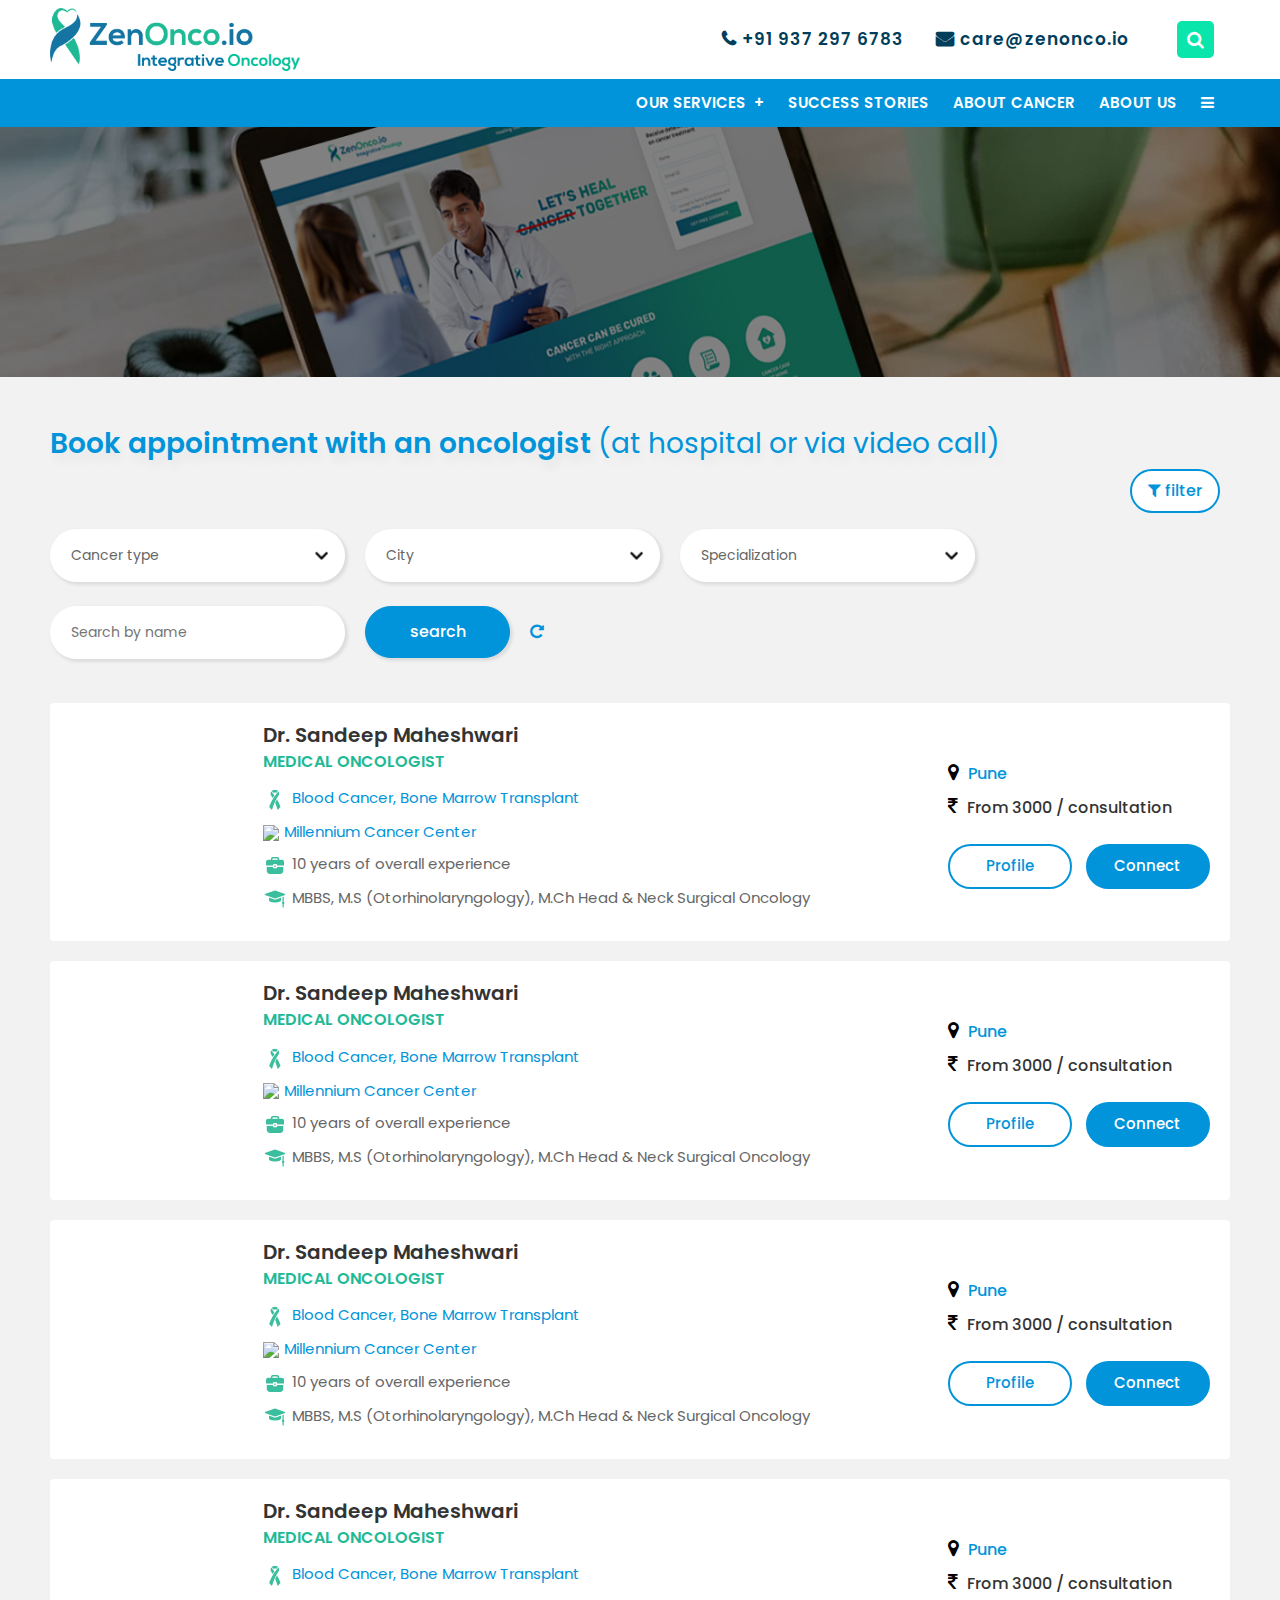
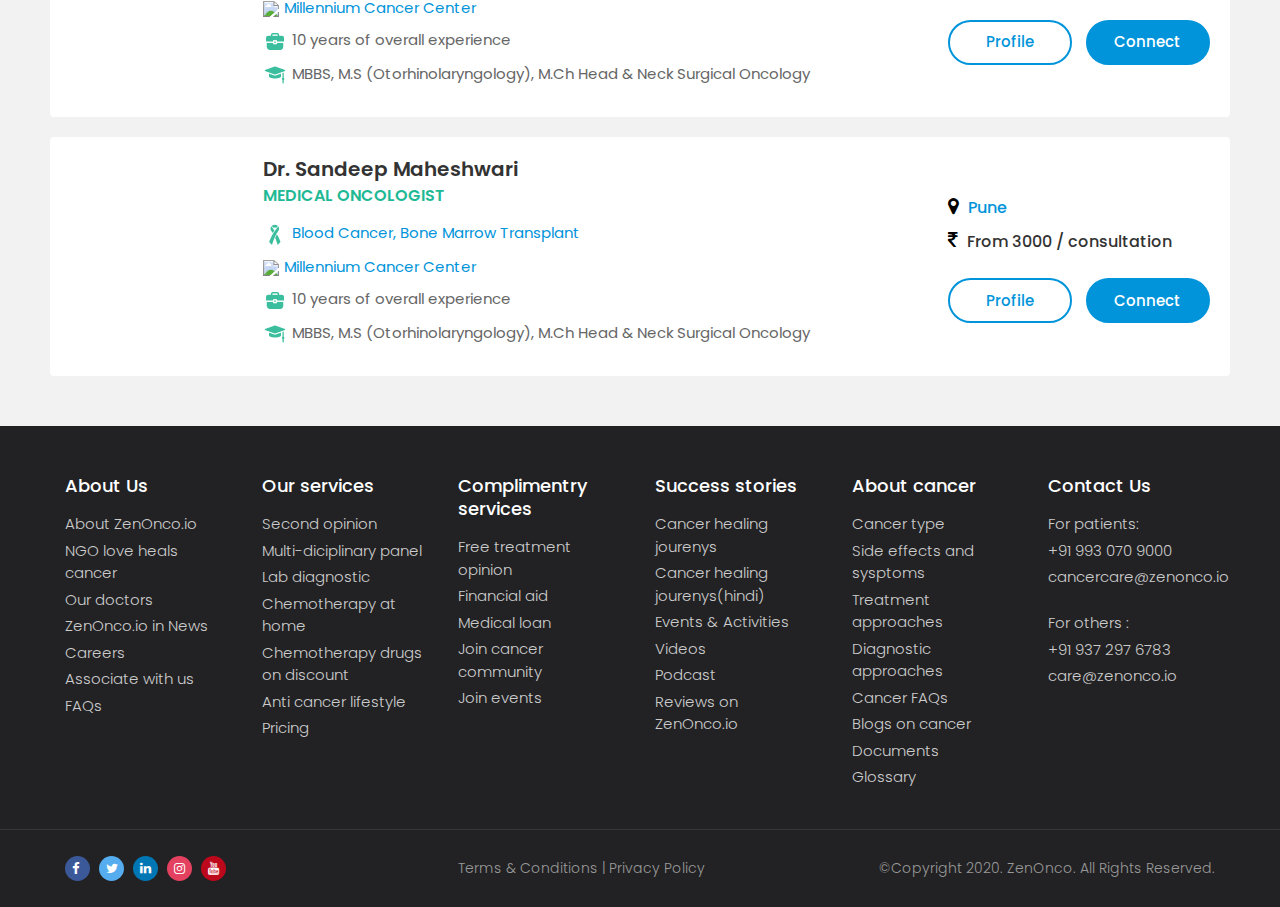
==== commit 202a67fb: "Add files via upload" ====
--- a/index.html
+++ b/index.html
@@ -82,13 +82,16 @@
         <img class="hero-banner" src="images/bg.jpg" alt="">
     </section>
     <!-- main -->
-    <section class="sec_doc py-5">
-        <div class="wrapper">
-            <h2>Book appointment with an oncologist <span class="txt-light">( at hospital or via video call)</span></h2>
-            <form action="" class="frm-oncologist">
-                
+    <section class="sec_doc">
+        <div class="homewrapper">
+            <h2>Book appointment with an oncologist <span class="txt-light">(at hospital or via video call)</span></h2>
+            <div class="btn-filter" style="text-align: right;">
+                <button class="filter-toggle" >
+                <i class="fa fa-filter"></i> filter </button>
+            </div>
+            <form action="" class="frm-oncologist" >
                 <select name="" id="">
-                    <option value="item1">Type</option>
+                    <option value="item1">Cancer type</option>
                     <option value="item1">type 1</option>
                     <option value="item1">type 2</option>
                     <option value="item1">type 3</option>
@@ -109,30 +112,30 @@
                     <option value="item1">value 4</option>
                 </select>
                 <input type="text" placeholder="Search by name">
-                <div class="">
-                <button>search</button>
-                <a href="#" class="btn-reload"><i class="fa fa-repeat"></i></a>
+                <div class="reset-button">
+                    <button>search</button>
+                    <a href="#" class="btn-reload"><i class="fa fa-repeat"></i></a>
                 </div>
                 
             </form>
             <div class="row card-dr">
                 <div class="col-md-4 col-lg-2 dr-profile">
-                    <img class="dr-img" src="images/dr.jpg" alt="">
-                    <img class="watermark" src="images/watermark.png" alt="logo" >
+                    <img class="dr-img" src="images/doctor.jpg" alt="">
                 </div>
                 <div class="col-md-8 col-lg-6 dr-info">
                     <h4>Dr. Sandeep Maheshwari</h4>
                     <h5>Medical oncologist</h5>
-                    <p class="txt-b"><img src="images/icons/cancer.png" class="list-icons">Blood Cancer, Bone Marrow Transplant</p>
-                    <p class="txt-b"><img src="images/icons/location.png" class="list-icons">Millennium Cancer Center</p>
-                    <p><img src="images/icons/bag.png" class="list-icons">10 years of overall experience</p>
-                    <p><img src="images/icons/graduate.png" class="list-icons">MBBS, M.S (Otorhinolaryngology), M.Ch Head & Neck Surgical Oncology </p>
+                    <h4 class="dr-exp">10 Years Exp. I Mumbai</h4>
+                    <p class="txt-b mob-info"><img src="images/icons/cancer.png" class="list-icons">Blood Cancer, Bone Marrow Transplant</>
+                    <p class="txt-b mob-info"><img src="images/icons/loc.png" class="list-icons">Millennium Cancer Center</p>
+                    <p class="mob-info"><img src="images/icons/bag.png" class="list-icons">10 years of overall experience</p>
+                    <p class="mob-info"><img src="images/icons/graduate.png" class="list-icons">MBBS, M.S (Otorhinolaryngology), M.Ch Head & Neck Surgical Oncology </p>
                 </div>
                 <div class="col-lg-4 dr-booking">
-                    <div class="float-md-right">
-                    <p class="mt-3 txt-b"><i class="fa fa-map-marker" aria-hidden="true"></i>
+                    <div class="float-lg-right">
+                    <p class="mob-info dr-loc txt-b"><i class="fa fa-map-marker" aria-hidden="true"></i>
                         Pune</p>
-                    <p class="mb-4"><i class="fa fa-inr" aria-hidden="true"></i>
+                    <p class="mob-info mb-4"><i class="fa fa-inr" aria-hidden="true"></i>
                         From 3000 / consultation</p>
                     <p>
                         <button>Profile</button>
@@ -142,22 +145,22 @@
             </div>
             <div class="row card-dr">
                 <div class="col-md-4 col-lg-2 dr-profile">
-                    <img class="dr-img" src="images/dr.jpg" alt="">
-                    <img class="watermark" src="images/watermark.png" alt="logo" >
+                    <img class="dr-img" src="images/doctor.jpg" alt="">
                 </div>
                 <div class="col-md-8 col-lg-6 dr-info">
                     <h4>Dr. Sandeep Maheshwari</h4>
                     <h5>Medical oncologist</h5>
-                    <p class="txt-b"><img src="images/icons/cancer.png" class="list-icons">Blood Cancer, Bone Marrow Transplant</p>
-                    <p class="txt-b"><img src="images/icons/location.png" class="list-icons">Millennium Cancer Center</p>
-                    <p><img src="images/icons/bag.png" class="list-icons">10 years of overall experience</p>
-                    <p><img src="images/icons/graduate.png" class="list-icons">MBBS, M.S (Otorhinolaryngology), M.Ch Head & Neck Surgical Oncology </p>
+                    <h4 class="dr-exp">10 Years Exp. I Mumbai</h4>
+                    <p class="txt-b mob-info"><img src="images/icons/cancer.png" class="list-icons">Blood Cancer, Bone Marrow Transplant</>
+                    <p class="txt-b mob-info"><img src="images/icons/loc.png" class="list-icons">Millennium Cancer Center</p>
+                    <p class="mob-info"><img src="images/icons/bag.png" class="list-icons">10 years of overall experience</p>
+                    <p class="mob-info"><img src="images/icons/graduate.png" class="list-icons">MBBS, M.S (Otorhinolaryngology), M.Ch Head & Neck Surgical Oncology </p>
                 </div>
                 <div class="col-lg-4 dr-booking">
-                    <div class="float-md-right">
-                    <p class="mt-3 txt-b"><i class="fa fa-map-marker" aria-hidden="true"></i>
+                    <div class="float-lg-right">
+                    <p class="mob-info dr-loc txt-b"><i class="fa fa-map-marker" aria-hidden="true"></i>
                         Pune</p>
-                    <p class="mb-4"><i class="fa fa-inr" aria-hidden="true"></i>
+                    <p class="mob-info mb-4"><i class="fa fa-inr" aria-hidden="true"></i>
                         From 3000 / consultation</p>
                     <p>
                         <button>Profile</button>
@@ -167,22 +170,22 @@
             </div>
             <div class="row card-dr">
                 <div class="col-md-4 col-lg-2 dr-profile">
-                    <img class="dr-img" src="images/dr.jpg" alt="">
-                    <img class="watermark" src="images/watermark.png" alt="logo" >
+                    <img class="dr-img" src="images/doctor.jpg" alt="">
                 </div>
                 <div class="col-md-8 col-lg-6 dr-info">
                     <h4>Dr. Sandeep Maheshwari</h4>
                     <h5>Medical oncologist</h5>
-                    <p class="txt-b"><img src="images/icons/cancer.png" class="list-icons">Blood Cancer, Bone Marrow Transplant</p>
-                    <p class="txt-b"><img src="images/icons/location.png" class="list-icons">Millennium Cancer Center</p>
-                    <p><img src="images/icons/bag.png" class="list-icons">10 years of overall experience</p>
-                    <p><img src="images/icons/graduate.png" class="list-icons">MBBS, M.S (Otorhinolaryngology), M.Ch Head & Neck Surgical Oncology </p>
+                    <h4 class="dr-exp">10 Years Exp. I Mumbai</h4>
+                    <p class="txt-b mob-info"><img src="images/icons/cancer.png" class="list-icons">Blood Cancer, Bone Marrow Transplant</>
+                    <p class="txt-b mob-info"><img src="images/icons/loc.png" class="list-icons">Millennium Cancer Center</p>
+                    <p class="mob-info"><img src="images/icons/bag.png" class="list-icons">10 years of overall experience</p>
+                    <p class="mob-info"><img src="images/icons/graduate.png" class="list-icons">MBBS, M.S (Otorhinolaryngology), M.Ch Head & Neck Surgical Oncology </p>
                 </div>
                 <div class="col-lg-4 dr-booking">
-                    <div class="float-md-right">
-                    <p class="mt-3 txt-b"><i class="fa fa-map-marker" aria-hidden="true"></i>
+                    <div class="float-lg-right">
+                    <p class="mob-info dr-loc txt-b"><i class="fa fa-map-marker" aria-hidden="true"></i>
                         Pune</p>
-                    <p class="mb-4"><i class="fa fa-inr" aria-hidden="true"></i>
+                    <p class="mob-info mb-4"><i class="fa fa-inr" aria-hidden="true"></i>
                         From 3000 / consultation</p>
                     <p>
                         <button>Profile</button>
@@ -192,22 +195,22 @@
             </div>
             <div class="row card-dr">
                 <div class="col-md-4 col-lg-2 dr-profile">
-                    <img class="dr-img" src="images/dr.jpg" alt="">
-                    <img class="watermark" src="images/watermark.png" alt="logo" >
+                    <img class="dr-img" src="images/doctor.jpg" alt="">
                 </div>
                 <div class="col-md-8 col-lg-6 dr-info">
                     <h4>Dr. Sandeep Maheshwari</h4>
                     <h5>Medical oncologist</h5>
-                    <p class="txt-b"><img src="images/icons/cancer.png" class="list-icons">Blood Cancer, Bone Marrow Transplant</p>
-                    <p class="txt-b"><img src="images/icons/location.png" class="list-icons">Millennium Cancer Center</p>
-                    <p><img src="images/icons/bag.png" class="list-icons">10 years of overall experience</p>
-                    <p><img src="images/icons/graduate.png" class="list-icons">MBBS, M.S (Otorhinolaryngology), M.Ch Head & Neck Surgical Oncology </p>
+                    <h4 class="dr-exp">10 Years Exp. I Mumbai</h4>
+                    <p class="txt-b mob-info"><img src="images/icons/cancer.png" class="list-icons">Blood Cancer, Bone Marrow Transplant</>
+                    <p class="txt-b mob-info"><img src="images/icons/loc.png" class="list-icons">Millennium Cancer Center</p>
+                    <p class="mob-info"><img src="images/icons/bag.png" class="list-icons">10 years of overall experience</p>
+                    <p class="mob-info"><img src="images/icons/graduate.png" class="list-icons">MBBS, M.S (Otorhinolaryngology), M.Ch Head & Neck Surgical Oncology </p>
                 </div>
                 <div class="col-lg-4 dr-booking">
-                    <div class="float-md-right">
-                    <p class="mt-3 txt-b"><i class="fa fa-map-marker" aria-hidden="true"></i>
+                    <div class="float-lg-right">
+                    <p class="mob-info dr-loc txt-b"><i class="fa fa-map-marker" aria-hidden="true"></i>
                         Pune</p>
-                    <p class="mb-4"><i class="fa fa-inr" aria-hidden="true"></i>
+                    <p class="mob-info mb-4"><i class="fa fa-inr" aria-hidden="true"></i>
                         From 3000 / consultation</p>
                     <p>
                         <button>Profile</button>
@@ -215,25 +218,49 @@
                 </div>
                 </div>
             </div>
-            <div class="sbn">
-                <p>Circle #1</p>
+            <div class="row card-dr">
+                <div class="col-md-4 col-lg-2 dr-profile">
+                    <img class="dr-img" src="images/doctor.jpg" alt="">
+                </div>
+                <div class="col-md-8 col-lg-6 dr-info">
+                    <h4>Dr. Sandeep Maheshwari</h4>
+                    <h5>Medical oncologist</h5>
+                    <h4 class="dr-exp">10 Years Exp. I Mumbai</h4>
+                    <p class="txt-b mob-info"><img src="images/icons/cancer.png" class="list-icons">Blood Cancer, Bone Marrow Transplant</>
+                    <p class="txt-b mob-info"><img src="images/icons/loc.png" class="list-icons">Millennium Cancer Center</p>
+                    <p class="mob-info"><img src="images/icons/bag.png" class="list-icons">10 years of overall experience</p>
+                    <p class="mob-info"><img src="images/icons/graduate.png" class="list-icons">MBBS, M.S (Otorhinolaryngology), M.Ch Head & Neck Surgical Oncology </p>
+                </div>
+                <div class="col-lg-4 dr-booking">
+                    <div class="float-lg-right">
+                    <p class="mob-info dr-loc txt-b"><i class="fa fa-map-marker" aria-hidden="true"></i>
+                        Pune</p>
+                    <p class="mob-info mb-4"><i class="fa fa-inr" aria-hidden="true"></i>
+                        From 3000 / consultation</p>
+                    <p>
+                        <button>Profile</button>
+                        <button class="inverse">Connect</button></p>
+                </div>
+                </div>
+            </div>
+            <!-- <div class="sbn">
                 <ul class="btn-nav">
                     <li><a class="is-active" href="#!">1</a></li>
                     <li><a href="#!">2</a></li>
                     <li><a href="#!">3</a></li>
                 </ul>
-            </div>
+            </div> -->
         </div>
     </section>
     <!-- newsletter section -->
-    <section class="sec_newsletter homewrapper text-center ">
+    <!-- <section class="sec_newsletter homewrapper text-center ">
         <h4 >Subscribe for latest updates on cancer</h4>
         <form action="" class="frm-subs">
             <input class="frm-field" type="text" placeholder="Enter your email address">
             <button class="frm-btn"><img src="images/subs-arrow.png"></button>
         </form>
 
-    </section>
+    </section> -->
     
     <!-- footer -->
     <footer class="footer pt-5 pb-3">
@@ -367,5 +394,12 @@
         
         });
    </script>
+   <script>
+    $(document).ready(function(){
+      $(".filter-toggle").click(function(){         
+            $(".frm-oncologist").slideToggle("5000");
+        });  
+    });
+    </script>
   </body>
 </html>
--- a/css/main.css
+++ b/css/main.css
@@ -1,3 +1,5 @@
+@import url("https://fonts.googleapis.com/css2?family=Alex+Brush&display=swap");
+@import url("https://fonts.googleapis.com/css2?family=Ropa+Sans:ital@1&display=swap");
 @font-face {
   font-family: Poppins-Light;
   src: url(../fonts/Poppins-Light.ttf);
@@ -13,6 +15,14 @@
 @font-face {
   font-family: Poppins-Medium;
   src: url(../fonts/Poppins-Medium.ttf);
+}
+@font-face {
+  font-family: Poppins-Italic;
+  src: url(../fonts/Poppins-Italic.ttf);
+}
+@font-face {
+  font-family: Poppins-Bold;
+  src: url(../fonts/Poppins-Bold.ttf);
 }
 :root {
   --primary-clr: #ffffff;
@@ -23,21 +33,29 @@
   --hover-1: 230px;
   --hover-2: 55px;
 }
+
 ::placeholder {
-  color: #808080;
   opacity: 1;
 }
-:-ms-input-placeholder {
-  color: #808080;
+:-webkit-input-placeholder {
+  color: #fff;
+  opacity: 1;
 }
 ::-ms-input-placeholder {
-  color: #808080;
+  opacity: 1;
+}
+
+*:focus {
+  outline: none;
 }
 
 body {
   font-family: Poppins-Light, sans-serif;
   font-size: 13px;
   color: #fff;
+}
+img {
+  max-width: 100%;
 }
 ul {
   padding: 0;
@@ -59,6 +77,9 @@
 .row {
   margin-left: 0px;
   margin-right: 0px;
+}
+.navbar-collapse {
+  padding: 0 1rem;
 }
 
 /**/
@@ -109,7 +130,7 @@
 }
 
 .navbar-brand img {
-  max-width: 180px;
+  max-width: 250px;
 }
 
 .rt-nav {
@@ -124,6 +145,10 @@
   letter-spacing: 1px;
   text-align: right;
 }
+.rt-nav a .fa {
+  font-size: 18px;
+  font-weight: 600;
+}
 .header-search {
   margin-left: 1rem;
 }
@@ -138,6 +163,7 @@
   border: none;
   padding: 5px 10px;
   border-radius: 5px;
+  font-size: 18px;
 }
 .footer {
   background: #222224;
@@ -231,35 +257,40 @@
   width: 100%;
   object-fit: cover;
 }
-
 .sec_newsletter {
-  background: linear-gradient(
-    90deg,
-    rgba(20, 117, 162, 1) 27%,
-    rgba(32, 186, 150, 1) 87%
-  );
+  background: url("../images/newsletter.jpg") no-repeat;
+  background-size: cover;
 }
 .sec_newsletter h4 {
-  font-size: 1rem;
-  margin-bottom: 1.5rem;
-  color: #fff;
-  text-transform: uppercase;
-  font-weight: 600;
+  font-family: Poppins-Medium;
+  font-size: 24px;
+  margin-bottom: 20px;
+  color: #fff;
+  text-transform: capitalize;
 }
 
 .frm-subs .frm-field {
-  width: 350px;
-  border: 1px solid #f2f2f2;
-  padding: 8px 10px;
-  border-radius: 6px;
+  font-family: Poppins-Regular;
+  width: 60%;
+  max-width: 600px;
+  background: #14a281;
+  color: #fff;
+  border: 1px solid #14a281;
+  padding: 15px 25px;
+  border-radius: 36px;
+  font-size: 16px;
+}
+.frm-subs input::-webkit-input-placeholder {
+  color: #fff;
 }
 .frm-subs .frm-btn {
-  background: #fff;
+  background: transparent;
+  border: none;
+  outline: none;
   width: 40px;
   display: inline-block;
-  padding: 2px;
   cursor: pointer;
-  margin-left: -50px;
+  margin-left: -60px;
 }
 .frm-subs .frm-btn img {
   width: 30px;
@@ -275,38 +306,48 @@
 .sec_doc {
   background: #f2f2f2;
 }
+.sec_doc .filter-toggle {
+  font-family: Poppins-Medium;
+  margin-right: 10px;
+  padding: 8px 16px;
+  border-radius: 24px;
+  color: var(--secondary-clr);
+  background: #fff;
+  border: 2px solid var(--secondary-clr);
+  font-weight: 500;
+  font-size: 16px;
+  transition: all 500ms ease;
+}
 .sec_doc h2 {
   font-family: Poppins-SemiBold;
   color: var(--secondary-clr);
   font-size: 36px;
   letter-spacing: 0;
   text-shadow: 4.226px 9.063px 10px rgba(0, 0, 0, 0.05);
+  text-align: left;
 }
 .txt-light {
   font-family: Poppins-Regular;
 }
 .frm-oncologist {
   margin-top: 1rem;
-  display: flex;
-  flex-direction: row;
-  align-content: center;
-  flex-wrap: wrap;
+  text-align: left;
 }
 .frm-oncologist input,
 .frm-oncologist select,
 .frm-oncologist button {
   font-family: Poppins-Regular;
   font-size: 14px;
-  width: 200px;
+  width: 15%;
   border-radius: 26px;
   border: 1px solid #fff;
   -webkit-appearance: none;
   -moz-appearance: none;
   appearance: none;
   margin-right: 1rem;
-  padding: 8px 20px;
+  padding: 15px 20px;
   background: #fff;
-  box-shadow: 2px 2px 3px 2px #ddd;
+  box-shadow: 2px 2px 3px 1px #ddd;
   color: #666666;
 }
 .frm-oncologist select {
@@ -323,13 +364,13 @@
   letter-spacing: 0px;
   font-size: 16px;
   text-align: center;
-  line-height: 42px;
   border-radius: 26px;
-  width: 145px;
-  height: 52px;
-  padding: 0px;
-}
-
+  min-width: 145px;
+  padding: 13px 25px;
+}
+.reset-button {
+  display: inline-block;
+}
 .frm-oncologist .btn-reload {
   padding-top: 5px;
   color: var(--secondary-clr);
@@ -341,10 +382,13 @@
   padding: 10px;
   border-radius: 4px;
   margin-top: 20px;
+  text-align: left;
 }
 .dr-profile {
   align-self: center;
-  max-width: 250px;
+  max-width: 225px;
+  padding-right: 0px;
+  padding-left: 0px;
 }
 .dr-profile .dr-img {
   /* max-width: 100%; */ /* to make it mobile fix*/
@@ -388,6 +432,9 @@
   font-size: 15px;
   font-weight: 400;
 }
+.dr-info .dr-exp {
+  display: none;
+}
 .dr-info .list-icons {
   margin-right: 5px;
 }
@@ -401,7 +448,9 @@
 .dr-booking p.txt-b {
   color: var(--secondary-clr);
 }
-
+.dr-booking .dr-loc {
+  margin-top: 1rem;
+}
 .dr-info .fa {
   margin-right: 5px;
   font-size: 16px;
@@ -432,35 +481,7 @@
   color: #fff;
   background: var(--secondary-clr);
 }
-@media screen and (max-width: 991px) {
-  .navbar.main-menu {
-    padding: 10px 5px;
-  }
-  .frm-oncologist {
-    flex-direction: column;
-    text-align: center;
-  }
-  .frm-oncologist input,
-  .frm-oncologist select,
-  .frm-oncologist button {
-    margin-bottom: 1rem;
-  }
-  .frm-oncologist input,
-  .frm-oncologist select,
-  .frm-oncologist button {
-    width: 50%;
-  }
-}
-@media screen and (max-width: 539px) {
-  .frm-oncologist input,
-  .frm-oncologist select,
-  .frm-oncologist button {
-    width: 80%;
-  }
-  .sec_doc h2 {
-    font-size: 20px;
-  }
-}
+
 .btn-nav {
   text-align: center;
 }
@@ -704,6 +725,22 @@
 .wrapper {
   padding: 0 100px;
 }
+
+.homewrapper {
+  padding: 50px 100px;
+  text-align: center;
+}
+.homewrapper .title {
+  font-family: Poppins-SemiBold;
+  font-size: 44px;
+  text-align: center;
+}
+.homewrapper .para {
+  font-family: Poppins-Regular;
+  text-align: center;
+  font-size: 20px;
+  margin-bottom: 2rem !important;
+}
 .storires-cards {
   padding-bottom: 50px !important;
 }
@@ -718,7 +755,7 @@
   margin-bottom: 40px;
 }
 .st-card-filter .filter-fld {
-  font-size: 11px;
+  font-size: 12px;
   padding: 4px 10px;
 }
 .st-card-desc h5 {
@@ -738,11 +775,7 @@
   color: #0194da;
   cursor: pointer;
 }
-@media screen and (max-width: 1280px) {
-  .sec_doc h2 {
-    font-size: 28px;
-  }
-}
+
 .Rounded_Rectangle_13 {
   border-radius: 10px;
   background-color: rgb(236, 236, 236);
@@ -753,13 +786,1160 @@
   height: 267px;
   z-index: 21;
 }
+
+.sec_care {
+  background: #1fb995;
+}
+
+.sec_care .para {
+  font-size: 16px;
+}
+.sec_care img {
+  max-width: 100%;
+}
+.sec_care .care-card {
+  background: #fff;
+  padding: 10px;
+  border-radius: 10px;
+}
+
+.care-card [class*="col-"] {
+  padding: 0px;
+}
+.care-card .care-img {
+  max-width: 225px;
+}
+.care-card .care-info {
+  padding-left: 5px;
+}
+.care-info p,
+h5 {
+  text-align: left;
+}
+.care-info h5 {
+  color: #111111;
+  font-family: Poppins-SemiBold;
+  font-size: 28px;
+  margin-top: 20px;
+}
+.care-info p {
+  color: #333333;
+  font-family: Poppins-Regular;
+  font-size: 16px;
+  margin-bottom: 5px;
+  line-height: 1.25;
+  display: list-item;
+  margin-left: 10px;
+}
+
+.sec_lifestyle {
+  background: #fefefe;
+  color: #0194da;
+}
+.sec_lifestyle .title {
+  font-family: Poppins-Medium;
+  font-size: 48px;
+}
+.sec_lifestyle .para {
+  width: 60%;
+  margin: 0 auto;
+  color: #888888;
+  font-size: 16px;
+}
+
+.card-lifestyle {
+  border-radius: 10px;
+  box-shadow: 0px 5px 38px 0px rgba(0, 0, 0, 0.08);
+  background: #fff;
+}
+.card-lifestyle img {
+  border-top-right-radius: 10px;
+  border-top-left-radius: 10px;
+  width: 100%;
+  min-height: 200px;
+}
+.card-lifestyle .card-lifestyle-info {
+  padding: 2.5rem;
+  text-align: left;
+}
+.card-lifestyle-info h4 {
+  font-family: Poppins-SemiBold;
+  font-size: 24px;
+  color: #333333;
+  margin-bottom: 20px;
+}
+
+.card-lifestyle-info p {
+  font-family: Poppins-Regular;
+  font-size: 17px;
+  color: #666666;
+}
+.card-lifestyle-info p .fa {
+  color: #09e5ab;
+  font-size: 20px;
+  margin-right: 7px;
+}
+.card-lifestyle .b-card {
+  text-align: center;
+  background: #0194da;
+  border-bottom-left-radius: 10px;
+  border-bottom-right-radius: 10px;
+}
+.card-lifestyle .b-card h4 {
+  font-family: Poppins-SemiBold;
+  font-size: 24px;
+  color: #fff;
+}
+.sec_talk_warriors {
+  background: url("../images/Talk-to-Cancer-Warriors.jpg") no-repeat;
+  background-size: cover;
+  padding: 100px;
+}
+
+.sec_talk_warriors h4 {
+  font-size: 50px;
+  font-family: "Alex Brush", cursive;
+  margin-bottom: 2rem;
+}
+.sec_talk_warriors h2 {
+  font-size: 60px;
+  font-family: Poppins-Regular;
+  margin-bottom: 2rem;
+}
+.sec_talk_warriors p {
+  font-size: 20px;
+  font-family: Poppins-Light;
+  margin-bottom: 2.5rem;
+}
+.sec_talk_warriors .btn-joincomm {
+  display: inline-block;
+  background-color: rgb(255, 255, 255);
+  font-family: Poppins-Medium;
+  font-size: 18px;
+  border: 1px solid #fff;
+  -webkit-appearance: none;
+  appearance: none;
+  color: #0194da !important;
+  border-radius: 30px;
+  padding: 16px 32px;
+}
+.all-abt-block {
+  margin-bottom: 1rem;
+}
+
+.all-abt-block .all-abt-img {
+  margin-bottom: 1rem;
+}
+.all-abt-block h4 {
+  font-family: Poppins-SemiBold;
+  font-size: 24px;
+  margin-bottom: 1rem;
+}
+.all-abt-block select {
+  width: 80%;
+  text-align: center;
+  background: #1b8ec5;
+  background-image: url("../images/icons/arrow-white.png");
+  background-position: right 25px center;
+  background-repeat: no-repeat;
+  background-size: 15px 15px;
+  font-family: Poppins-Regular;
+  font-size: 18px;
+  border-radius: 40px;
+  border: 1px solid #1b8ec5 !important;
+  -webkit-appearance: none;
+  -moz-appearance: none;
+  appearance: none;
+  margin-right: 1rem;
+  padding: 20px;
+  color: #fff;
+}
+
+.sec_all_about {
+  background: url("../images/bg-all-abt-cancer.jpg") no-repeat;
+  background-size: cover;
+  text-align: center;
+}
+.sec_all_about .title {
+  margin-bottom: 2.5rem;
+}
+.sec_cured {
+  background: #1fb995;
+  text-align: center;
+}
+.sec_cured .cured-img {
+  margin: 0 auto;
+  margin-bottom: 1rem;
+}
+.sec_cured p {
+  font-family: Poppins-Medium;
+  font-size: 22px;
+  line-height: 1.27;
+  margin: 0;
+}
+.btn_common {
+  display: inline-block;
+  font-family: Poppins-Medium;
+  padding: 15px 30px;
+  border-radius: 30px;
+  color: #fff;
+  background: #0194da;
+  border: 2px solid #0194da;
+  font-size: 18px;
+  text-align: center;
+  margin-top: 2rem;
+  transition: all 500ms ease;
+}
+.btn_common:hover {
+  color: #0194da;
+  background: #fff;
+}
+
+.btn_common_inverse {
+  display: inline-block;
+  font-family: Poppins-Medium;
+  padding: 15px 30px;
+  border-radius: 30px;
+  color: #0194da;
+  background: #fff;
+  border: 2px solid #0194da;
+  font-size: 18px;
+  text-align: center;
+  height: 60px;
+  margin-top: 2rem;
+  transition: all 500ms ease;
+}
+.btn_common_inverse:hover {
+  color: #fff;
+  background: #0194da;
+}
+.sec_survivor_stories .title {
+  color: #0194da;
+}
+.sec_survivor_stories .para {
+  width: 60%;
+  margin: 0 auto;
+  margin-bottom: 0px;
+  font-size: 16px;
+  color: #888888;
+}
+.sec_survivor_stories .btn_common {
+  margin-top: 1rem;
+}
+/* BASE OWL THEME */
+.owl-carousel .owl-nav button.owl-prev,
+.owl-carousel .owl-nav button.owl-next {
+  position: absolute;
+  top: calc(50% - 31px);
+  outline: none;
+  width: 38px;
+  float: left;
+  height: 38px;
+  color: #333;
+  font-size: 30px;
+  border-radius: 50%;
+  background-color: #fff;
+  -webkit-border-radius: 3px;
+  border-radius: 50%;
+  border: 1px solid #c7c7c7;
+  text-align: center;
+  box-shadow: 0 0 20px 14px rgba(51, 51, 51, 0.02);
+}
+.owl-carousel .owl-nav button.owl-prev,
+.owl-carousel .owl-nav button.owl-next {
+  color: #fff;
+  font-size: 30px;
+  text-align: center;
+  background: #c7c7c7 !important;
+}
+
+.owl-carousel .owl-nav button.owl-prev span,
+.owl-carousel .owl-nav button.owl-next span {
+  display: block;
+  width: 100%;
+  height: 100%;
+  line-height: 30px;
+  font-size: 45px;
+}
+.owl-carousel .owl-nav button.owl-prev {
+  left: -40px;
+}
+.owl-carousel .owl-nav button.owl-next {
+  right: -40px;
+}
+/* END*/
+.storiesCarousel {
+  color: #222222;
+}
+
+.slider-card {
+  padding: 0px 10px;
+  border: none;
+  background: transparent;
+  margin-bottom: 1rem;
+}
+.slider-card-body {
+  padding: 1.25rem;
+}
+.slider-title {
+  font-family: Poppins-SemiBold;
+  font-size: 23px;
+  color: #333;
+  margin-bottom: 1.5rem;
+}
+.slider-sub-title {
+  font-family: Poppins-SemiBold;
+  font-size: 18px;
+  color: #333;
+  margin-bottom: 5px;
+}
+.with-text {
+  font-family: "Alex Brush", cursive;
+  color: #000;
+  font-size: 30px;
+  margin-bottom: 5px;
+  line-height: 30px;
+}
+.slider-desc {
+  font-family: Poppins-Regular;
+  font-size: 15px;
+  color: #777777;
+  margin-bottom: 1.25rem;
+}
+.slider-card-img img {
+  border-top-right-radius: 10px;
+  border-top-left-radius: 10px;
+}
+.card-wrapper {
+  border-top-right-radius: 10px;
+  border-top-left-radius: 10px;
+  background: #fff;
+}
+.slider-card:hover .card-wrapper {
+  box-shadow: 0 1px 4px 0 rgba(0, 0, 0, 0.2);
+}
+
+.slider-btn {
+  display: inline-block;
+  font-family: Poppins-Medium;
+  font-size: 16px;
+  color: #333;
+  margin-bottom: 1.5rem;
+  border: 2px solid #ededed;
+  border-radius: 30px;
+  padding: 10px 20px;
+  transition: all 500ms ease;
+  margin-right: 5px;
+}
+
+.slider-btn:hover {
+  background: #1fb995;
+  border-color: #1fb995;
+  color: #fff;
+}
+.slider-btn-invers {
+  background: #1fb995;
+  border: 2px solid #1fb995;
+  color: #fff;
+}
+.slider-btn-invers:hover {
+  background: #fff;
+  color: #1fb995;
+}
+.sec_blogs_stories .title {
+  color: #0194da;
+}
+.sec_blogs_stories .para {
+  width: 100%;
+  margin: 0 auto;
+  margin-bottom: 0px;
+  color: #888888;
+}
+.sec_blogs_stories .btn_common {
+  margin-top: 1rem;
+}
+
+.sec_reviews {
+  background: #eefaff;
+}
+.sec_reviews .review-quote {
+  max-width: 36px !important;
+  margin: 0 auto;
+  margin-bottom: 1rem;
+}
+.sec_reviews .title {
+  color: #0194da;
+}
+.sec_reviews .para {
+  width: 60%;
+  margin: 0 auto;
+  margin-bottom: 0px;
+  color: #888888;
+}
+.sec_reviews .btn_common {
+  margin-top: 1rem;
+}
+.sec_reviews .slider-desc {
+  font-family: Poppins-Italic;
+}
+.sec_reviews .slider-desc .read-more {
+  color: #0194da !important;
+}
+.review-info {
+  background: transparent;
+}
+.sec_reviews .slider-card {
+  background: transparent;
+}
+.sec_reviews .card-wrapper {
+  border-radius: 0px;
+  background: transparent;
+}
+.sec_reviews .review-img {
+  width: 100px !important;
+  height: 100px;
+  margin: -50px auto 20px;
+
+  border-radius: 50%;
+  object-fit: cover;
+}
+.sec_reviews .slider-card:hover .card-wrapper {
+  box-shadow: none;
+}
+.sec_reviews .slider-card-body {
+  background: #fff;
+  padding-bottom: 70px;
+  border-radius: 10px;
+}
+.sec_reviews .review-title {
+  font-family: Poppins-Regular;
+  font-size: 20px;
+  color: #000000;
+  margin-bottom: 5px;
+}
+
+.sec_reviews .review-desc {
+  font-family: Poppins-SemiBold;
+  font-size: 13px;
+  text-transform: uppercase;
+  color: #666666;
+}
+
+.sec_join_class {
+  background: url("../images/bg-join-class.jpg") no-repeat;
+  background-size: cover;
+}
+.sec_join_class .slider-title {
+  margin-bottom: 5px;
+}
+.sec_join_class .slider-title:last-of-type {
+  margin-bottom: 1.5rem;
+}
+.sec_join_class .slider-card-body {
+  margin-top: -50px;
+}
+.joinClassCarousel .btn_common {
+  margin-top: 0px;
+  margin-bottom: 1.25rem;
+  font-size: 16px;
+}
+.sec_join_class .card-wrapper {
+  border-radius: 10px;
+}
+.sec_diag_test .title {
+  color: #0194da;
+}
+.sec_join_class .para {
+  font-size: 16px;
+}
+.slider-card-body .class-tag {
+  background: #0194da;
+  padding: 10px 12px;
+  border-radius: 30px;
+  z-index: 1;
+  position: relative;
+  width: 80%;
+  margin: 0 auto;
+  margin-bottom: 1.25rem;
+}
+.slider-card-body .class-tag p {
+  margin: 0px;
+}
+.sec_diag_test input {
+  padding: 10px 20px;
+}
+.sec_diag_test .sub-title {
+  font-family: Poppins-SemiBold;
+  font-size: 30px;
+  color: #888888;
+  text-align: center;
+}
+.sec_diag_test .btn_common_inverse {
+  margin-top: 1rem;
+  margin-bottom: 2rem;
+}
+.sec_diag_test .btn_common_inverse:hover {
+  border-color: #fff;
+}
+.card-diag-test .test-link {
+  display: block;
+  font-family: Poppins-SemiBold;
+  font-size: 17px;
+  color: #003e5b;
+  margin-bottom: 12px;
+}
+.card-diag-test .test-link:before {
+  content: url("../images/icons/plus.png");
+  display: inline-block;
+  position: relative;
+  top: 3px;
+  margin-right: 8px;
+}
+.card-diag-test .card-lifestyle-info {
+  padding-top: 15px;
+}
+.diag-test {
+  position: relative;
+}
+.diag-img-title {
+  position: absolute;
+  bottom: 20px;
+  left: 20px;
+  font-family: Poppins-Bold;
+  font-size: 24px;
+  color: #fff;
+  text-transform: uppercase;
+}
+.diag-test-frm {
+  margin-top: 2rem;
+}
+.diag-test-frm input[type="text"] {
+  padding: 15px 30px;
+  padding-left: 50px;
+  font-family: Poppins-Light;
+  font-size: 16px;
+  width: 600px;
+  color: #999999;
+  border-radius: 30px;
+  border: 1px solid #fff;
+  -webkit-appearance: none;
+  -moz-appearance: none;
+  appearance: none;
+  background: #ebebeb;
+}
+
+.diag-test-frm .btn_common {
+  margin-top: 0px;
+  margin-right: 10px;
+}
+.diag-test-frm .icon-input {
+  margin-right: 10px;
+}
+.diag-test-frm .icon-input .icon {
+  color: #999999;
+  position: absolute;
+  font-size: 21px;
+  margin-left: 25px;
+  padding: 18px 0;
+}
+.diag-features {
+  width: 80%;
+  margin: 0 auto;
+  margin-top: 1rem;
+}
+.diag-features .diag-card {
+  display: flex;
+  font-family: Poppins-Regular;
+  font-size: 16px;
+  color: #333;
+  border: 1px solid #ededed;
+  align-items: center;
+  padding: 10px;
+}
+.diag-card img {
+  width: 60px;
+  height: 60px;
+  margin-right: 10px;
+}
+.diag-card p {
+  margin: 0px;
+  font-size: 16px;
+}
+.sec_assitance {
+  background: #eefaff;
+}
+.sec_assitance .assist-block {
+  margin-top: 2.5rem;
+}
+.sec_assitance .title {
+  color: #0194da;
+  font-family: Poppins-Medium;
+  font-size: 48px;
+}
+.sec_assitance .para {
+  width: 60%;
+  margin: 0 auto;
+  color: #888;
+  font-size: 16px;
+}
+.sec_assitance .assist-blocks {
+  display: flex;
+  text-align: left;
+}
+.sec_assitance .btn_common {
+  font-size: 16px;
+}
+.assist-frm h4 {
+  font-family: Poppins-SemiBold;
+  font-size: 20px;
+  color: #333;
+  text-align: left;
+}
+
+.assist-frm input {
+  background: #fff;
+  border: 1px solid #e5e5e5;
+  border-radius: 30px;
+  box-shadow: 0px 8px 18px 0px rgba(0, 0, 0, 0.03);
+  padding: 15px 30px;
+  color: #c1c1c1;
+  font-size: 16px;
+  width: 100%;
+}
+.assist-frm p {
+  font-family: Poppins-Regular;
+  font-size: 17px;
+  color: #888;
+}
+.sec_assitance .btn_common {
+  margin-top: 1rem;
+}
+
+.sec_multi_disc {
+  background: url("../images/bg-multi-disc.jpg") no-repeat;
+  background-size: cover;
+}
+.sec_multi_disc .para {
+  font-size: 18px;
+}
+.sec_multi_disc .multi-board-card {
+  background: #fff;
+  display: flex;
+  padding: 10px;
+  text-align: left;
+  padding: 10px 20px;
+  min-height: 120px;
+  border-radius: 4px;
+}
+.multi-board-card .multi-board-img {
+  padding-top: 20px;
+}
+.wave-img {
+  position: absolute;
+  bottom: 0px;
+  right: 10%;
+  z-index: 1;
+}
+.wave-img img {
+  transform: rotate(10deg);
+}
+.multi-board .md-links {
+  font-family: Poppins-Regular;
+  font-size: 18px;
+  color: #fff;
+  text-decoration: underline !important;
+  display: inline-block;
+  margin-top: 3.5rem;
+}
+.multi-board-card .multi-disc-fld {
+  padding-left: 10px;
+  align-self: center;
+}
+.multi-disc-fld h5,
+.multi-disc-fld p {
+  margin-bottom: 0px;
+}
+.multi-disc-fld h5 {
+  font-family: Poppins-SemiBold;
+  font-size: 24px;
+  color: #003e5b;
+}
+.multi-disc-fld p {
+  font-family: Poppins-Regular;
+  font-size: 18px;
+  color: #003e5b;
+  line-height: 1.25;
+}
+
+.sec_rep_fil {
+  background: #eefaff;
+}
+.rep-filter p {
+  text-align: left;
+  font-family: Poppins-Regular;
+  font-size: 15px;
+  color: #333333;
+}
+.rep-filter select {
+  width: 100%;
+  background: #fff;
+  background-image: url("../images/arrow.png");
+  background-position: right 25px center;
+  background-repeat: no-repeat;
+  background-size: 15px 15px;
+  font-family: Poppins-Regular;
+  font-size: 14px;
+  border-radius: 40px;
+  border: 1px solid #fff;
+  -webkit-appearance: none;
+  -moz-appearance: none;
+  appearance: none;
+  margin-right: 1rem;
+  padding: 15px 20px;
+  color: #999;
+  box-shadow: 2px 2px 3px 1px #ddd;
+}
+
+.sec_rep_fil .title {
+  color: #0194da;
+}
+.sec_rep_fil .sub-title {
+  font-family: Poppins-SemiBold;
+  font-size: 16px;
+  color: #666666;
+  margin-bottom: 0px;
+}
+.sec_rep_fil .para {
+  color: #666666;
+  width: 80%;
+  margin: 0 auto;
+}
+.sec_rep_fil .rep-filter {
+  align-self: flex-end;
+}
+/*
+.sec_rep_fil .tandc {
+  font-family: Poppins-Regular;
+  font-size: 13px;
+  color: #666666;
+}
+.sec_rep_fil .tandc a {
+  color: #0194da;
+}
+*/
+.sec_rep_fil .note {
+  font-family: Poppins-Regular;
+  font-size: 13px;
+  color: #666666;
+  margin-top: 2rem;
+  margin-bottom: 0px;
+}
+.sec_search {
+  background: #003e5b;
+  padding: 25px;
+  text-align: center;
+}
+.sec_search .search-box {
+  width: 60%;
+  margin: 0 auto;
+}
+.search-box img {
+  width: 25px;
+}
+.search-box input {
+  background: #1c536d;
+  appearance: none;
+  border: none;
+  color: #7391a2;
+  font-family: Poppins-Light;
+  font-size: 14px;
+  padding: 12px;
+  width: 100%;
+}
+.search-box input::-webkit-input-placeholder,
+.search-box input::placeholder {
+  color: #7391a2;
+}
+
+.search-box .search-box-fld {
+  display: inline-block;
+  background: #1c536d;
+  padding-left: 20px;
+  border-top-left-radius: 30px;
+  border-bottom-left-radius: 30px;
+  width: 30%;
+  max-width: 300px;
+}
+.search-box .search-box-fld1 {
+  display: inline-block;
+  padding-left: 16px;
+  background: #1c536d;
+  border-top-right-radius: 30px;
+  border-bottom-right-radius: 30px;
+  width: 65%;
+}
+
+.search-box .search_loc {
+  margin-right: -5px;
+  padding-left: 10px;
+  border-right: 1px solid #fff;
+  width: calc(100% - 30px);
+}
+.search-box .search_key {
+  border-radius: 30px;
+  width: calc(100% - 35px);
+}
+.sec_home_banner {
+  background: url("../images/Banners-copy.jpg") no-repeat;
+  background-size: cover;
+  width: 100%;
+}
+.sec_home_banner .title {
+  color: #003e5b;
+  margin-bottom: 2rem;
+  text-align: left;
+}
+.sec_home_banner .strike {
+  border-bottom: 2px solid red;
+}
+.sec_home_banner .frm-home {
+  background: #fff;
+  padding: 30px;
+  max-width: 350px;
+  margin-left: auto;
+}
+
+.home-box {
+  text-align: left;
+  padding: 15px !important;
+  border-color: #dce3e5 !important;
+}
+.home-box img {
+  margin-bottom: 1rem;
+}
+.home-box h4 {
+  font-family: Poppins-SemiBold;
+  color: #003e5b;
+  font-size: 24px;
+}
+.home-box p {
+  font-family: Poppins-Medium;
+  color: #003e5b;
+  font-size: 16px;
+  margin-bottom: 0px;
+}
+.frm-home h4 {
+  font-family: Poppins-SemiBold;
+  text-align: left;
+  font-size: 18px;
+  color: #003e5b;
+  margin-bottom: 1rem;
+}
+.frm-home input {
+  font-family: Poppins-Light;
+  background: #fff;
+  border: 1px solid #e5e5e5;
+  border-radius: 30px;
+  box-shadow: 0px 8px 18px 0px rgba(0, 0, 0, 0.03);
+  padding: 12px 30px;
+  color: #c1c1c1;
+  font-size: 14px;
+  width: 100%;
+  margin-bottom: 10px;
+}
+.frm-home .tandc {
+  font-family: Poppins-Regular;
+  font-size: 13px;
+  color: #666666;
+}
+.frm-home .tandc input {
+  font-family: Poppins-Regular;
+  font-size: 13px;
+  color: #666666;
+  display: inline-block;
+  width: auto;
+  margin-right: 5px;
+}
+.frm-home .tandc a {
+  color: #0194da;
+}
+.frm-home .btn_common {
+  margin-top: 1rem;
+  font-family: Poppins-SemiBold;
+  font-size: 14px;
+  height: 45px;
+  padding: 10px 24px;
+}
+.sec_home_banner [class*="col-"] {
+  padding: 0px;
+}
+
+.sec_sec_opinion .title {
+  color: #0194da;
+}
+.sec_sec_opinion .para {
+  color: #888888;
+  font-size: 18px;
+  margin-bottom: 1.25rem !important;
+}
+.sec_sec_opinion .opinion-tabs {
+  margin-bottom: 1.5rem;
+}
+.sec_sec_opinion .btn-opinion {
+  font-family: Poppins-Medium;
+  font-size: 18px;
+  width: 300px;
+  background: #1fb995;
+  border: 2px solid #1fb995;
+  color: #fff;
+  padding: 16px 30px;
+  border-top-left-radius: 30px;
+  border-bottom-left-radius: 30px;
+  transition: all 500ms ease;
+}
+
+.sec_sec_opinion .btn-opinion.inverse {
+  border-top-left-radius: 0px;
+  border-bottom-left-radius: 0px;
+  border-top-right-radius: 30px;
+  border-bottom-right-radius: 30px;
+  background: #fff;
+  color: #1fb995;
+}
+
+.sec_sec_opinion .card-wrapper {
+  border: 1px solid #eee;
+  border-radius: 4px;
+}
+.sec_sec_opinion .slider-sub-title {
+  font-family: Poppins-Medium;
+}
+.sec_sec_opinion .title-deg {
+  font-family: Poppins-Medium;
+  color: #0ea481;
+  font-size: 15px;
+  margin-bottom: 0.5rem;
+}
+.sec_sec_opinion .title-exp {
+  font-family: Poppins-Medium;
+  color: #666666;
+  font-size: 14px;
+  margin-bottom: 12px;
+}
+.sec_sec_opinion .slider-btn {
+  color: #0194da;
+  border: 2px solid #0194da;
+}
+.sec_sec_opinion .slider-btn {
+  color: #0194da;
+  border: 1px solid #0194da;
+  font-size: 14px;
+  padding: 8px 16px;
+}
+
+.sec_sec_opinion .slider-btn:hover {
+  background: #0194da;
+  color: #fff;
+}
+.sec_sec_opinion .slider-btn-invers {
+  background: #0194da;
+  border: 2px solid #0194da;
+  color: #fff;
+}
+.sec_sec_opinion .slider-btn-invers:hover {
+  background: #fff;
+  color: #0194da;
+}
+.sec_sec_opinion .slider-card-img {
+  padding: 1.25rem;
+  padding-bottom: 0px;
+}
+.sec_sec_opinion .note {
+  font-family: Poppins-Regular;
+  margin: 0px;
+  font-size: 18px;
+  color: #666666;
+}
+.sec_sec_opinion .btn_common {
+  margin-top: 10px;
+  padding: 10px 20px;
+}
+
 @media screen and (max-width: 1600px) {
   .wrapper {
     padding: 0 50px;
   }
-}
+  .homewrapper {
+    padding: 50px 50px;
+  }
+  .care-card .care-img {
+    max-width: 150px;
+    margin-right: 10px;
+  }
+
+  .sec_talk_warriors {
+    padding: 50px 25px;
+  }
+  .sec_talk_warriors h4 {
+    font-size: 40px;
+    margin-bottom: 1rem;
+  }
+  .sec_talk_warriors h2 {
+    font-size: 48px;
+    margin-bottom: 1rem;
+  }
+  .sec_talk_warriors p {
+    font-size: 16px;
+    margin-bottom: 2rem;
+  }
+  .sec_talk_warriors .btn-joincomm {
+    font-size: 16px;
+  }
+  .homewrapper .title {
+    font-size: 38px;
+  }
+  .hero-banner {
+    height: 250px;
+  }
+}
+@media screen and (max-width: 1280px) {
+  .sec_doc h2 {
+    font-size: 28px;
+  }
+  .frm-oncologist input,
+  .frm-oncologist select,
+  .frm-oncologist button {
+    width: 25%;
+    margin-bottom: 1.5rem;
+  }
+}
+
 @media screen and (max-width: 991px) {
+  .navbar.main-menu {
+    padding: 10px 5px;
+  }
   .wrapper {
     padding: 0 25px;
   }
-}
+  .homewrapper {
+    padding: 50px 20px;
+  }
+
+  .dr-booking p {
+    margin-bottom: 10px !important;
+  }
+  .dr-booking .dr-loc {
+    margin-top: 0;
+  }
+  /*
+  .frm-oncologist {
+    flex-direction: column;
+    text-align: center;
+  }
+  .frm-oncologist input,
+  .frm-oncologist select,
+  .frm-oncologist button {
+    margin-bottom: 1rem;
+  }
+  */
+  .frm-oncologist input,
+  .frm-oncologist select,
+  .frm-oncologist button {
+    width: 47%;
+  }
+  .sec_cured .cured-img {
+    margin-bottom: 10px;
+    width: 100px;
+  }
+  .cured-card {
+    margin-bottom: 1rem;
+  }
+  .sec_cured p {
+    font-size: 18px;
+  }
+}
+@media screen and (max-width: 767px) {
+  .sec_doc .homewrapper {
+    padding-top: 20px;
+  }
+  .sec_doc .btn-filter {
+    display: block;
+  }
+  .hero-banner {
+    height: 200px;
+  }
+  .frm-oncologist {
+    flex-direction: column;
+    text-align: center;
+    display: none;
+  }
+  .frm-oncologist input,
+  .frm-oncologist select {
+    width: 100%;
+    max-width: 250px;
+  }
+  .frm-oncologist button {
+    width: 150px !important;
+  }
+  .frm-oncologist input,
+  .frm-oncologist select,
+  .frm-oncologist button {
+    margin-bottom: 1rem;
+  }
+  .reset-button {
+    display: flex;
+    justify-content: center;
+  }
+
+  .frm-oncologist .btn-reload {
+    line-height: 45px;
+  }
+  .card-dr .mob-info {
+    display: none;
+  }
+  .dr-profile {
+    width: 150px;
+    margin: 0 auto;
+  }
+  .dr-info h4 {
+    font-size: 16px;
+  }
+  .dr-info h5 {
+    margin-bottom: 5px;
+    text-align: center;
+    font-size: 15px;
+  }
+  .dr-info .dr-exp {
+    display: block;
+    font-family: Poppins-Medium;
+    color: #666666;
+    font-size: 14px;
+  }
+  .dr-info p {
+    margin-bottom: 5px;
+  }
+  .card-dr {
+    text-align: center;
+  }
+  .card-dr .dr-info,
+  .card-dr .dr-booking {
+    padding-bottom: 0px;
+  }
+  .dr-booking button {
+    width: auto;
+    height: auto;
+    padding: 8px 16px;
+  }
+}
+@media screen and (max-width: 539px) {
+  .frm-oncologist input,
+  .frm-oncologist select,
+  .frm-oncologist button {
+    width: 80%;
+  }
+  .sec_doc h2 {
+    font-size: 20px;
+  }
+}
+@media screen and (max-width: 420px) {
+}
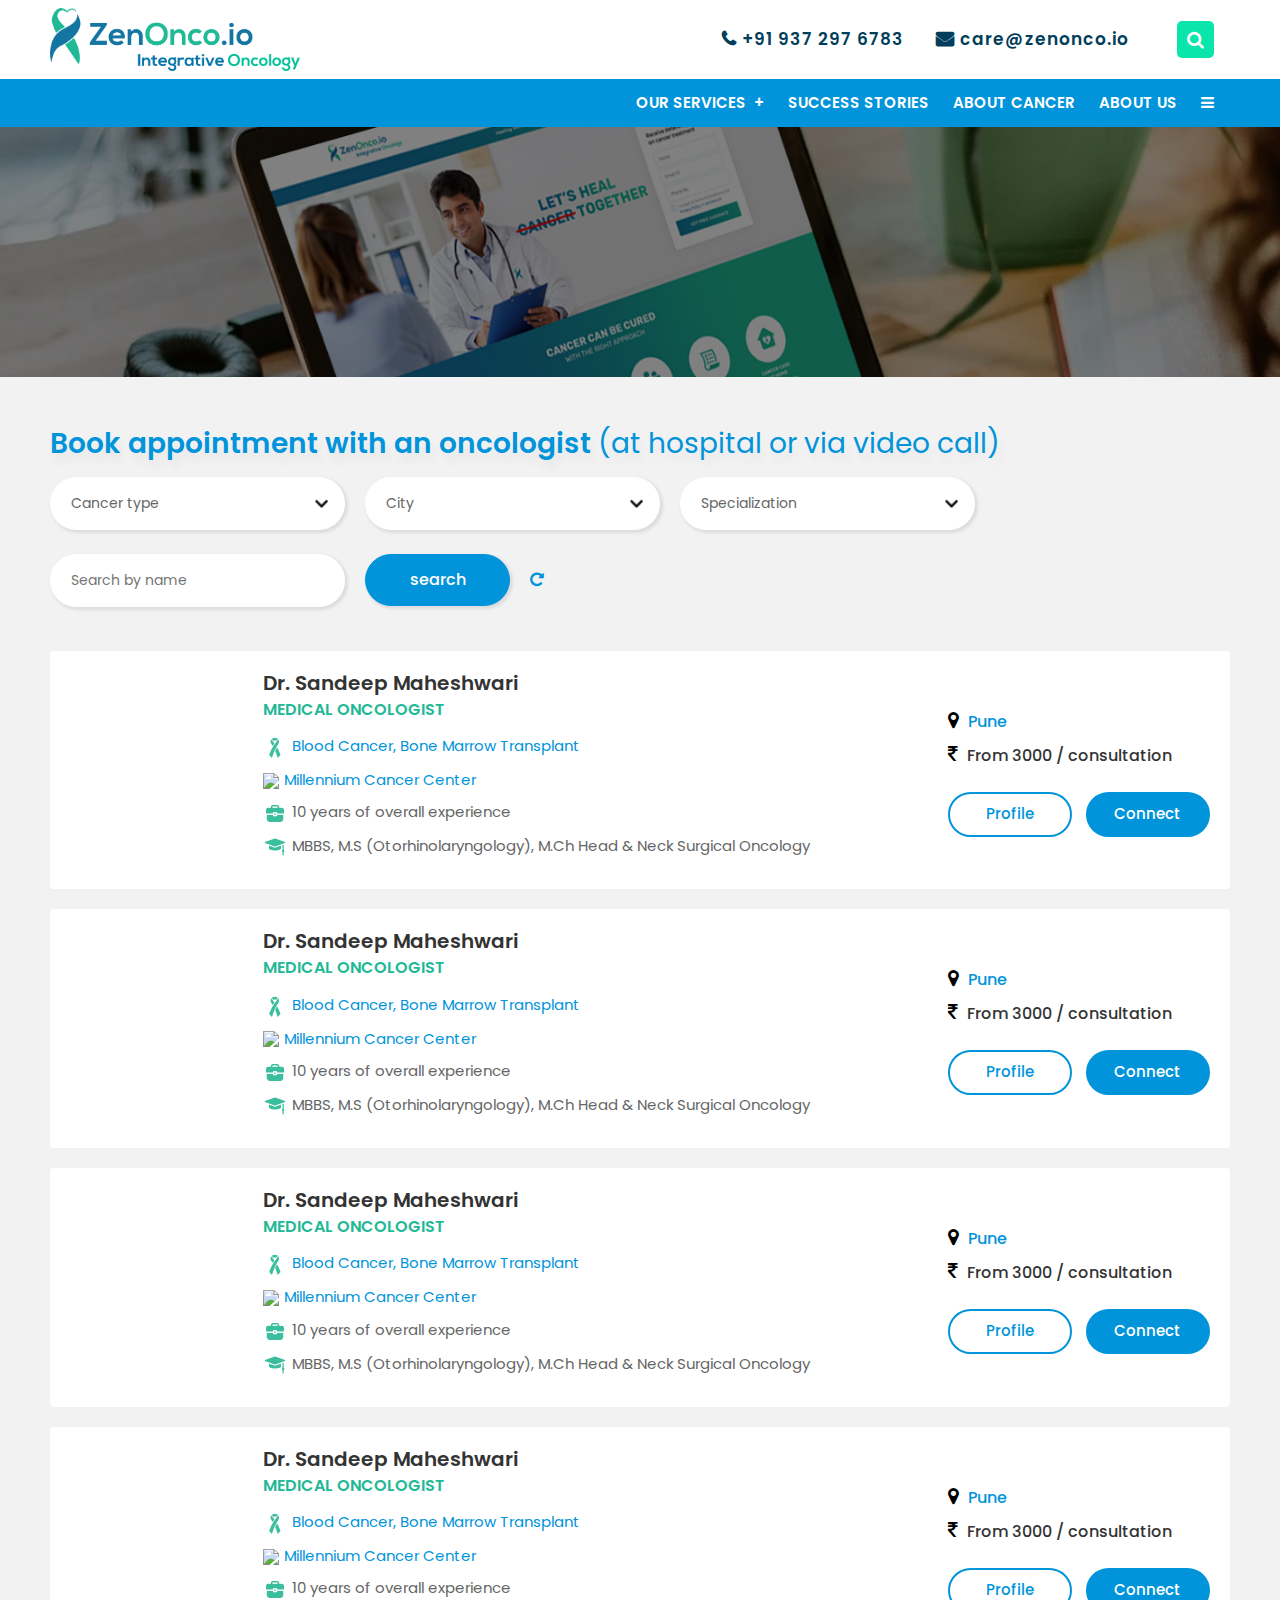
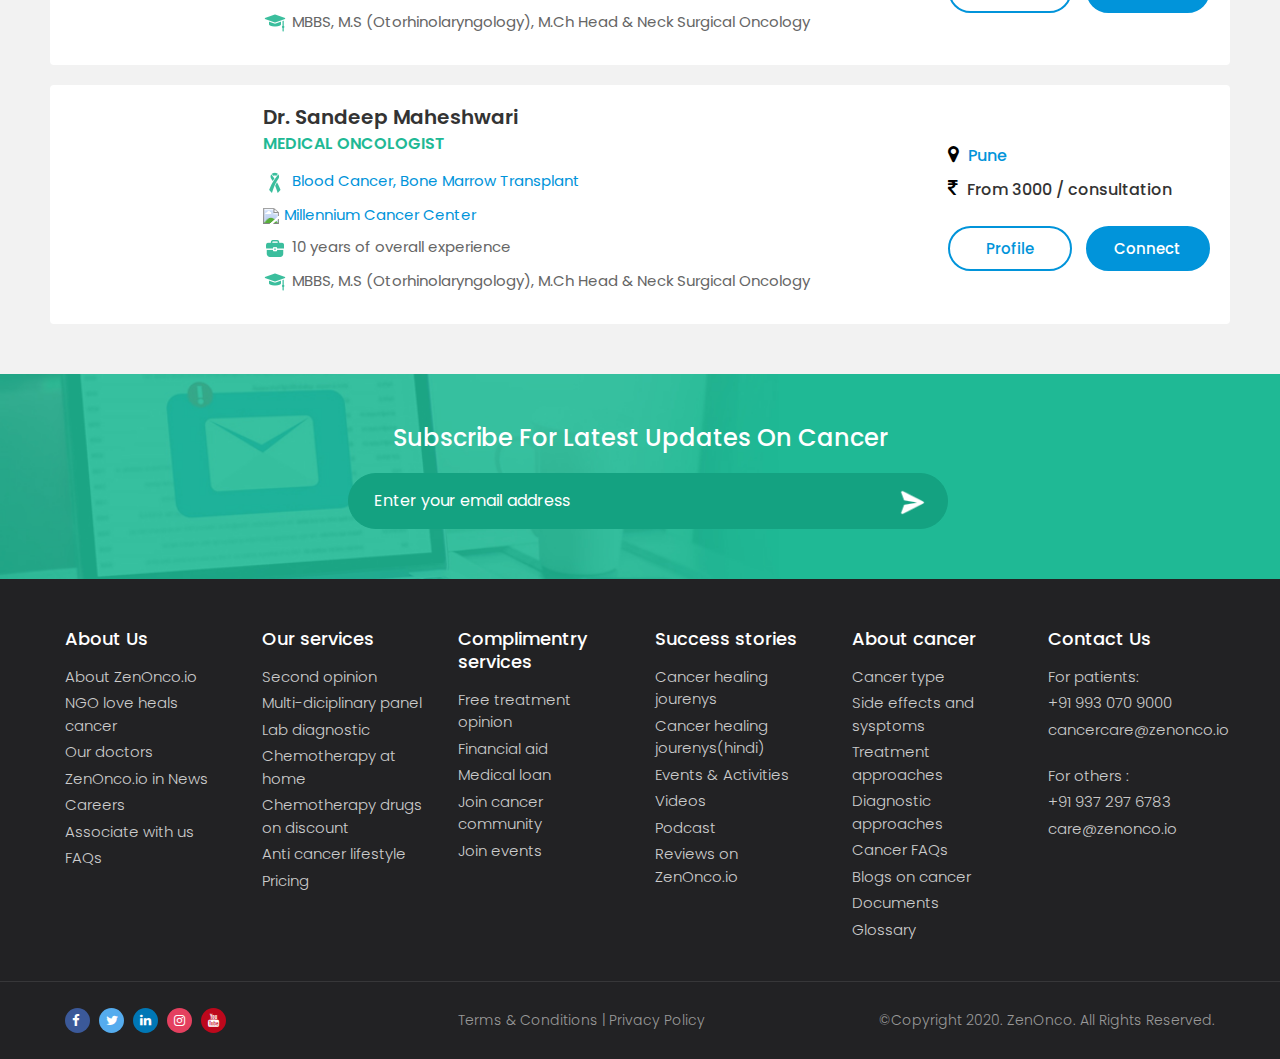
==== commit bf1c98ea: "Add files via upload" ====
--- a/index.html
+++ b/index.html
@@ -253,20 +253,20 @@
         </div>
     </section>
     <!-- newsletter section -->
-    <!-- <section class="sec_newsletter homewrapper text-center ">
+    <section class="sec_newsletter homewrapper text-center ">
         <h4 >Subscribe for latest updates on cancer</h4>
         <form action="" class="frm-subs">
             <input class="frm-field" type="text" placeholder="Enter your email address">
             <button class="frm-btn"><img src="images/subs-arrow.png"></button>
         </form>
 
-    </section> -->
+    </section> 
     
     <!-- footer -->
     <footer class="footer pt-5 pb-3">
         <div class="wrapper">
         <div class="row">
-            <div class="col-sm-6 col-md-6 col-lg-2">
+            <div class="col-sm-6 col-md-6 col-lg-2 footer-links">
                 <h4>About Us</h4>
                 <ul class="ft-list">
                     <li class="ft-item"><a href="#" class="ft-link">About ZenOnco.io</a></li>
@@ -278,7 +278,7 @@
                     <li class="ft-item"><a href="#" class="ft-link">FAQs</a></li>
                 </ul>
             </div>
-            <div class="col-sm-6 col-md-6 col-lg-2">
+            <div class="col-sm-6 col-md-6 col-lg-2 footer-links">
                 <h4>Our services</h4>
                 <ul class="ft-list">
                     <li class="ft-item"><a href="#" class="ft-link">Second opinion</a></li>
@@ -290,7 +290,7 @@
                     <li class="ft-item"><a href="#" class="ft-link">Pricing</a></li>
                 </ul>
             </div>
-            <div class="col-sm-6 col-md-6 col-lg-2">
+            <div class="col-sm-6 col-md-6 col-lg-2 footer-links">
                 <h4>Complimentry services</h4>
                 <ul class="ft-list">
                     <li class="ft-item"><a href="#" class="ft-link">Free treatment opinion</a></li>
@@ -300,7 +300,7 @@
                     <li class="ft-item"><a href="#" class="ft-link">Join events</a></li>
                 </ul>
             </div>
-            <div class="col-sm-6 col-md-6 col-lg-2">
+            <div class="col-sm-6 col-md-6 col-lg-2 footer-links">
                 <h4>Success stories</h4>
                 <ul class="ft-list">
                     <li class="ft-item"><a href="#" class="ft-link">Cancer healing jourenys</a></li>
@@ -311,7 +311,7 @@
                     <li class="ft-item"><a href="#" class="ft-link">Reviews on ZenOnco.io</a></li>
                 </ul>
             </div>
-            <div class="col-sm-6 col-md-6 col-lg-2">
+            <div class="col-sm-6 col-md-6 col-lg-2 footer-links">
                 <h4>About cancer</h4>
                 <ul class="ft-list">
                     <li class="ft-item"><a href="#" class="ft-link">Cancer type</a></li>
@@ -324,7 +324,7 @@
                     <li class="ft-item"><a href="#" class="ft-link">Glossary</a></li>
                 </ul>
             </div>
-            <div class="col-sm-6 col-md-6 col-lg-2">
+            <div class="col-sm-6 col-md-6 col-lg-2 footer-links">
                 <h4>Contact Us</h4>
                 <ul class="ft-list">
                     <li class="ft-item"><a href="#" class="ft-link">For patients: </a></li>
--- a/css/main.css
+++ b/css/main.css
@@ -19,6 +19,10 @@
 @font-face {
   font-family: Poppins-Italic;
   src: url(../fonts/Poppins-Italic.ttf);
+}
+@font-face {
+  font-family: Poppins-LightItalic;
+  src: url(../fonts/Poppins-LightItalic.ttf);
 }
 @font-face {
   font-family: Poppins-Bold;
@@ -48,7 +52,9 @@
 *:focus {
   outline: none;
 }
-
+button:focus {
+  outline: 0 !important;
+}
 body {
   font-family: Poppins-Light, sans-serif;
   font-size: 13px;
@@ -73,6 +79,9 @@
 .logo {
   max-width: 150px;
 }
+.read-more {
+  color: #0194da !important;
+}
 
 .row {
   margin-left: 0px;
@@ -80,6 +89,12 @@
 }
 .navbar-collapse {
   padding: 0 1rem;
+}
+.navbar-light .navbar-toggler-icon {
+  background-image: url("data:image/svg+xml;charset=utf8,%3Csvg viewBox='0 0 32 32' xmlns='http://www.w3.org/2000/svg'%3E%3Cpath stroke='rgba(255,255,255, 0.75)' stroke-width='2' stroke-linecap='round' stroke-miterlimit='10' d='M4 8h24M4 16h24M4 24h24'/%3E%3C/svg%3E");
+}
+.navbar-light .navbar-toggler {
+  border-color: rgba(255, 255, 255, 0.5);
 }
 
 /**/
@@ -306,6 +321,9 @@
 .sec_doc {
   background: #f2f2f2;
 }
+.sec_doc .btn-filter {
+  display: none;
+}
 .sec_doc .filter-toggle {
   font-family: Poppins-Medium;
   margin-right: 10px;
@@ -317,6 +335,7 @@
   font-weight: 500;
   font-size: 16px;
   transition: all 500ms ease;
+  width: 100px;
 }
 .sec_doc h2 {
   font-family: Poppins-SemiBold;
@@ -570,6 +589,11 @@
   margin-left: -39px;
 }
 /* section stories */
+.sec_stories,
+.storires-cards,
+.sec_events {
+  padding: 20px 100px;
+}
 .sec_stories h2 {
   font-family: Poppins-SemiBold;
   color: var(--secondary-clr);
@@ -578,7 +602,11 @@
   text-shadow: 4.226px 9.063px 10px rgba(0, 0, 0, 0.05);
   text-transform: capitalize;
   padding-left: 1rem;
-}
+  flex-basis: 60%;
+  align-self: center;
+  margin-bottom: 0px;
+}
+
 .filter-box {
   transition: transform 0.6s;
   display: flex;
@@ -624,7 +652,7 @@
   margin-right: 10px;
   padding: 5px 8px;
   border-radius: 24px;
-  width: 124px;
+  width: 100px;
   color: var(--secondary-clr);
   background: #fff;
   border: 2px solid var(--secondary-clr);
@@ -673,6 +701,10 @@
 .filter-container .btn-close:hover {
   background: #f9f9f9;
 }
+.filter-container .btn-close img {
+  width: 20px;
+  height: 20px;
+}
 .filter-container p {
   font-family: Poppins-SemiBold;
   color: #333333;
@@ -716,6 +748,11 @@
   border-color: #a887c0;
   color: #fff;
 }
+.filter-fld.tag-blue2 {
+  background: #3882db !important;
+  border-color: #3882db;
+  color: #fff;
+}
 
 .splitter {
   width: 100%;
@@ -743,9 +780,14 @@
 }
 .storires-cards {
   padding-bottom: 50px !important;
+  text-align: left;
+}
+.sec_stories .homewrapper,
+.storires-cards.homewrapper {
+  padding: 20px 50px;
 }
 .st-card-img img {
-  max-width: 100%;
+  width: 100%;
   border-radius: 10px;
 }
 .storires-cards .st-card-filter {
@@ -813,7 +855,7 @@
   padding-left: 5px;
 }
 .care-info p,
-h5 {
+.care-info h5 {
   text-align: left;
 }
 .care-info h5 {
@@ -1765,6 +1807,146 @@
   padding: 10px 20px;
 }
 
+.sec_events {
+  background: #f2f2f2;
+}
+.event-card-wrapper {
+  border-radius: 10px;
+  margin-bottom: 40px;
+  text-align: center;
+}
+.event-card-wrapper .event-badge {
+  font-family: Poppins-Regular;
+  font-size: 14px;
+  width: 100px;
+  background: #fff;
+  color: #003e5b;
+  display: inline-block;
+  border-radius: 12px;
+  position: absolute;
+  top: 15px;
+  right: 30px;
+  box-shadow: 4.663px 3.776px 35px 0px rgba(0, 0, 0, 0.3);
+}
+
+.sec_events .slider-card-body {
+  margin-top: -50px;
+  padding: 1.25rem;
+  background: #fff;
+  border-bottom-left-radius: 10px;
+  border-bottom-right-radius: 10px;
+}
+.sec_events .class-tag {
+  background: #3882db;
+  border-radius: 40px;
+  max-width: 280px;
+}
+
+.sec_events .class-tag p:first-child {
+  font-family: Poppins-Bold;
+  font-size: 20px;
+  line-height: 1.25;
+}
+.sec_events .class-tag p:last-child {
+  font-family: Poppins-SemiBold;
+  font-size: 16px;
+  line-height: 1.25;
+}
+.event-card-img img {
+  border-top-right-radius: 10px;
+  border-top-left-radius: 10px;
+  width: 100%;
+}
+.event-card-wrapper .slider-btn {
+  margin-top: 1.5rem;
+  margin-bottom: 0px;
+}
+.event-card-wrapper .slider-btn:hover {
+  background: #fff;
+  border-color: #ededed;
+  color: #333;
+}
+.event-card-wrapper .slider-btn-invers {
+  background: #93c341;
+  border: 2px solid #93c341;
+  color: #fff;
+}
+
+.event-card-wrapper .slider-title {
+  margin-bottom: 5px;
+  font-size: 22px;
+}
+.sec_people_say {
+  background: #0076be;
+}
+.sec_people_say .review-box {
+  margin-bottom: 5rem;
+}
+.sec_people_say .review-box:last-child {
+  margin-bottom: 0;
+}
+.people-cmnt {
+  font-family: Poppins-LightItalic;
+  background: #fff;
+  color: #000;
+  height: 100%;
+  padding: 2rem;
+  text-align: left;
+  font-size: 16px;
+  border-radius: 2px;
+}
+
+.people-cmnt:before {
+  content: "";
+  border-bottom: 20px solid transparent;
+  border-top: 20px solid transparent;
+  border-right: 20px solid #fff;
+  top: 25px;
+  position: absolute;
+  z-index: 1;
+  left: -15px;
+}
+.circle-img {
+  width: 180px;
+  height: 180px;
+  border-radius: 50%;
+  object-fit: cover;
+}
+
+.people-info {
+  padding-bottom: 10px;
+}
+.people-info p {
+  margin-bottom: 0px;
+  line-height: 1;
+}
+
+.people-info .user-name {
+  margin-top: 1rem;
+  font-size: 20px;
+  font-family: Poppins-SemiBold;
+}
+.people-info .user-tag {
+  font-family: Poppins-SemiBold;
+  font-size: 15px;
+  margin-bottom: 12px;
+}
+.people-info .user-city {
+  font-family: Poppins-Regular;
+  font-size: 16px;
+}
+.people-cmnt .quote {
+  position: absolute;
+  top: 5px;
+  right: 10px;
+}
+@media screen and (min-width: 1600px) {
+  .event-box {
+    -ms-flex: 0 0 25%;
+    flex: 0 0 25%;
+    max-width: 25%;
+  }
+}
 @media screen and (max-width: 1600px) {
   .wrapper {
     padding: 0 50px;
@@ -1772,6 +1954,11 @@
   .homewrapper {
     padding: 50px 50px;
   }
+  .sec_stories,
+  .storires-cards,
+  .sec_events {
+    padding: 20px 50px;
+  }
   .care-card .care-img {
     max-width: 150px;
     margin-right: 10px;
@@ -1801,9 +1988,32 @@
   .hero-banner {
     height: 250px;
   }
+  .sec_doc h2 {
+    font-size: 32px;
+  }
+  .sec_events .class-tag p:first-child {
+    font-size: 18px;
+  }
+  .sec_events .class-tag p:last-child {
+    font-size: 15px;
+  }
+  .event-card-wrapper .slider-title {
+    font-size: 18px;
+  }
+  .frm-subs .frm-field {
+    width: 100%;
+  }
+  .people-cmnt {
+    font-size: 14px;
+  }
+  .circle-img {
+    width: 100px;
+    height: 100px;
+  }
 }
 @media screen and (max-width: 1280px) {
-  .sec_doc h2 {
+  .sec_doc h2,
+  .sec_stories h2 {
     font-size: 28px;
   }
   .frm-oncologist input,
@@ -1818,13 +2028,20 @@
   .navbar.main-menu {
     padding: 10px 5px;
   }
+  .rt-nav {
+    display: none !important;
+  }
   .wrapper {
-    padding: 0 25px;
+    padding: 0 20px;
   }
   .homewrapper {
     padding: 50px 20px;
   }
-
+  .sec_stories,
+  .storires-cards,
+  .sec_events {
+    padding: 20px;
+  }
   .dr-booking p {
     margin-bottom: 10px !important;
   }
@@ -1857,6 +2074,12 @@
   .sec_cured p {
     font-size: 18px;
   }
+  .footer-links {
+    padding: 0px;
+  }
+  .sec_people_say .review-box {
+    margin-bottom: 3.5rem;
+  }
 }
 @media screen and (max-width: 767px) {
   .sec_doc .homewrapper {
@@ -1898,11 +2121,11 @@
     display: none;
   }
   .dr-profile {
-    width: 150px;
+    width: 180px;
     margin: 0 auto;
   }
   .dr-info h4 {
-    font-size: 16px;
+    font-size: 18px;
   }
   .dr-info h5 {
     margin-bottom: 5px;
@@ -1930,6 +2153,36 @@
     height: auto;
     padding: 8px 16px;
   }
+  .story-card,
+  .event-box {
+    padding: 0px;
+  }
+  .sec_stories .filter-stories,
+  .filter-container .btn-close {
+    margin-right: 0;
+  }
+  .filter-fld {
+    padding: 5px 10px;
+    font-size: 12px;
+  }
+  .filter-container .btn-close {
+    font-size: 16px;
+    width: 40px;
+    height: 40px;
+  }
+  .filter-container .btn-close img {
+    width: 15px;
+    height: 15px;
+  }
+  .copyright [class*="col-"] {
+    padding: 0px;
+  }
+  .copyright .cr-item {
+    margin-bottom: 10px;
+  }
+  .people-cmnt::before {
+    border: none;
+  }
 }
 @media screen and (max-width: 539px) {
   .frm-oncologist input,
@@ -1937,9 +2190,22 @@
   .frm-oncologist button {
     width: 80%;
   }
-  .sec_doc h2 {
-    font-size: 20px;
+  .sec_doc h2,
+  .sec_stories h2 {
+    font-size: 24px;
+  }
+  .sec_stories h2,
+  .filter-tag {
+    padding-left: 0;
   }
 }
 @media screen and (max-width: 420px) {
 }
+.card.slider-card {
+  -webkit-transition: all 0.3s ease-in-out;
+}
+
+.card.slider-card:hover {
+  transform: scale(1);
+  -webkit-transform: scale(1.05);
+}
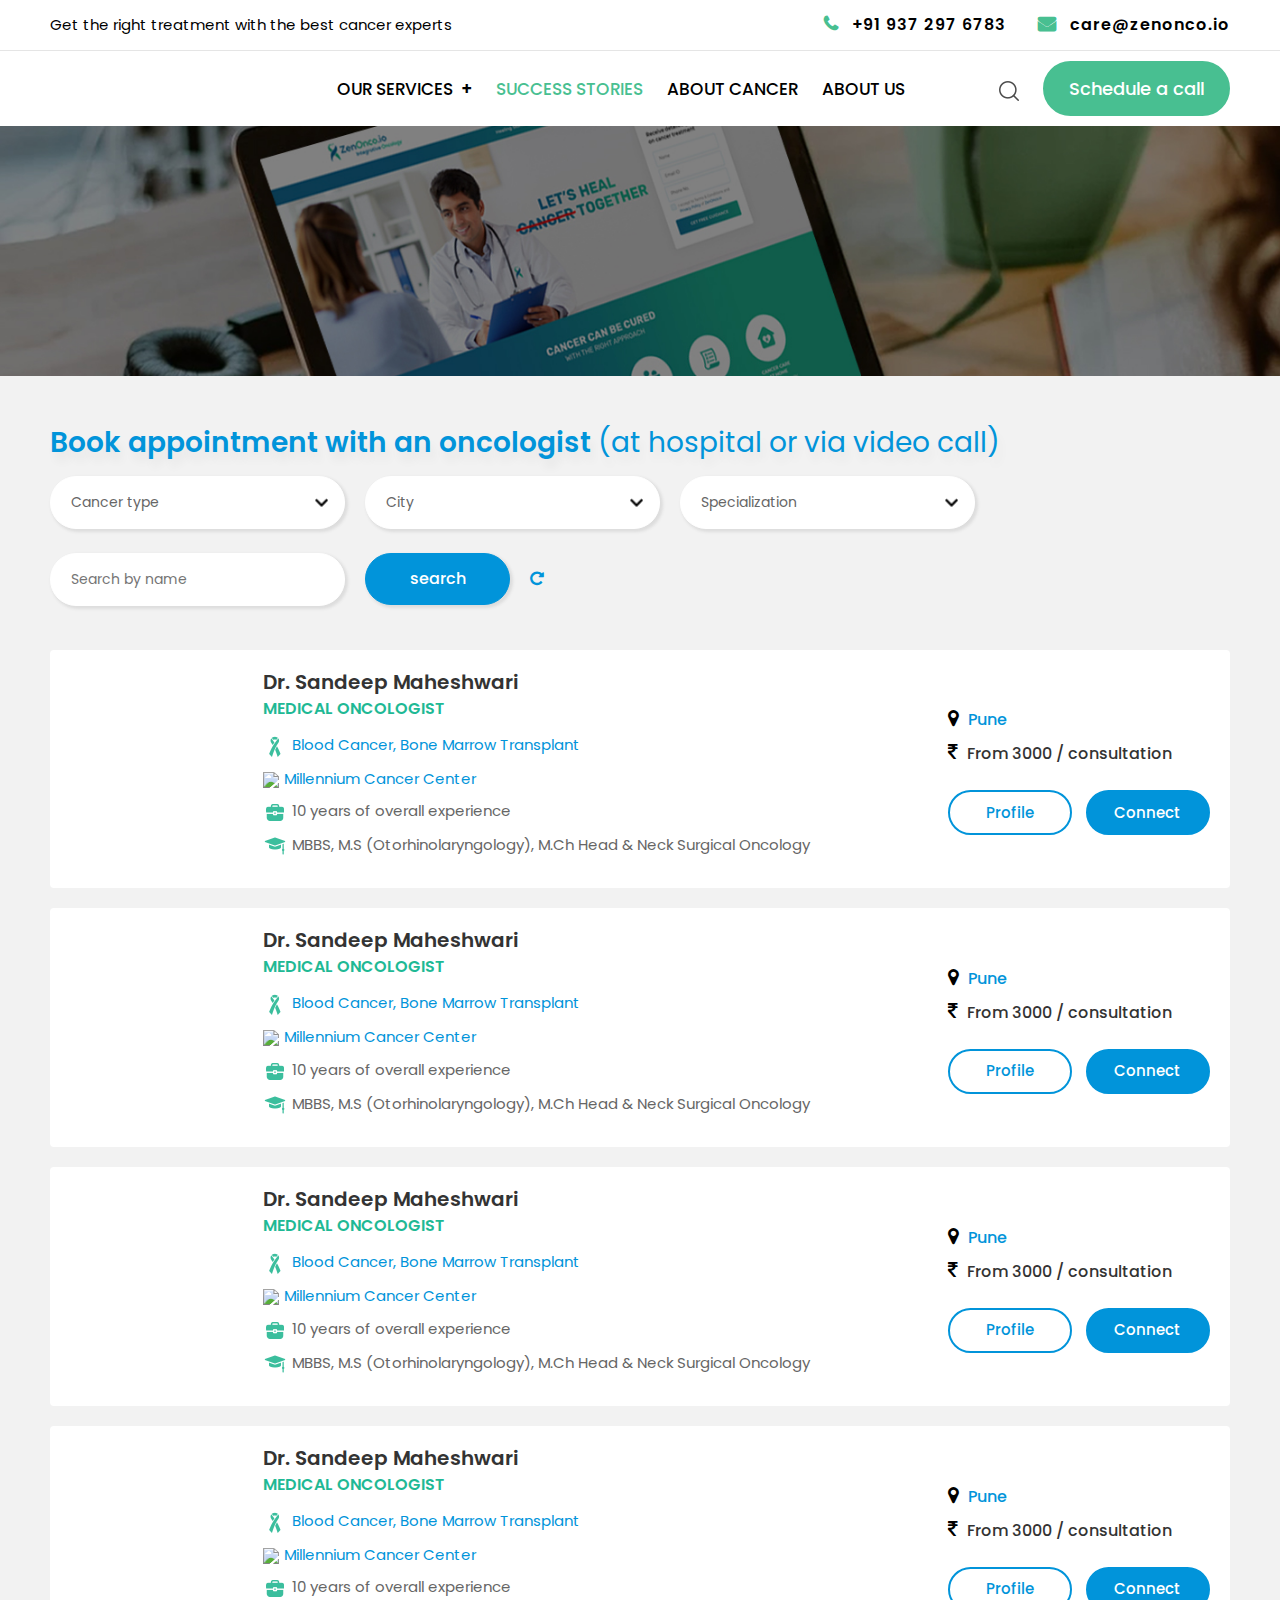
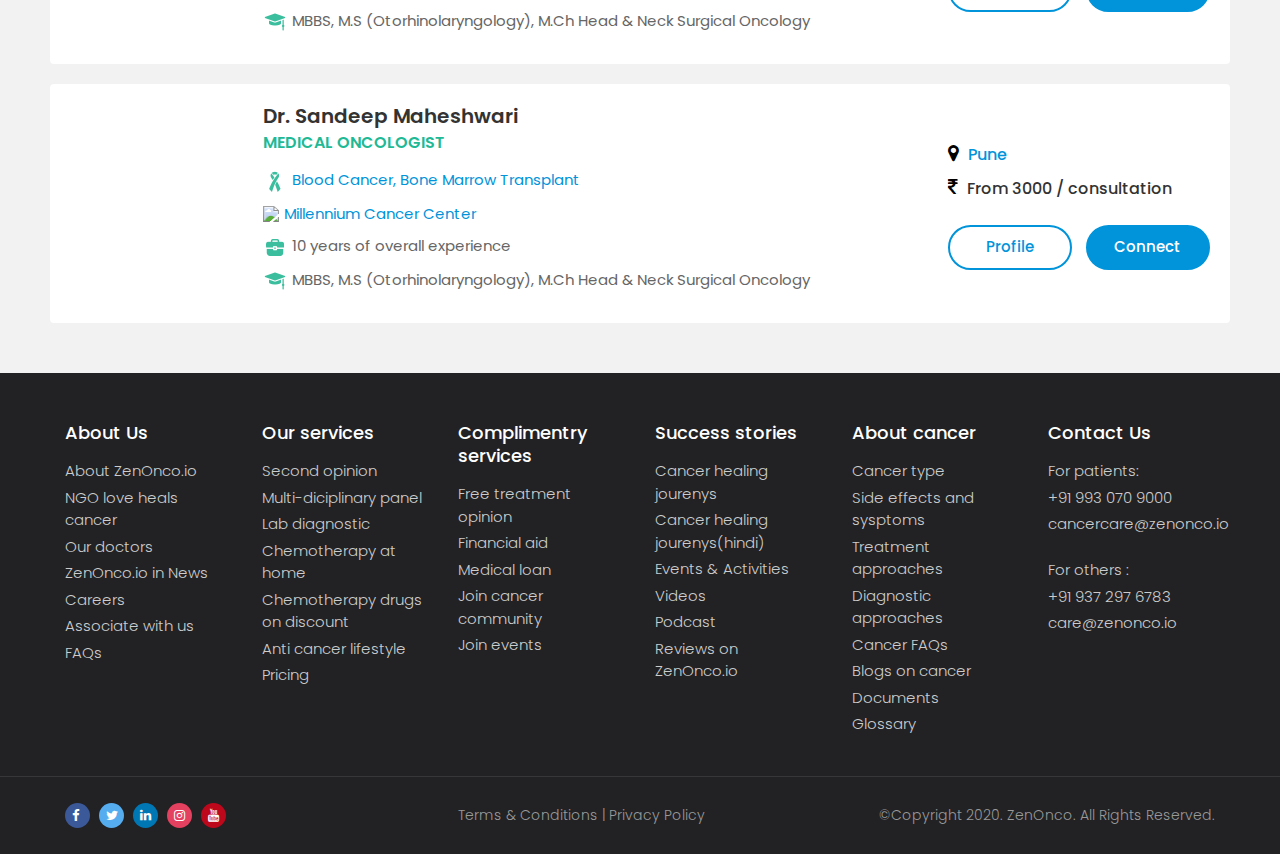
==== commit b7532b8e: "Add files via upload" ====
--- a/index.html
+++ b/index.html
@@ -11,11 +11,9 @@
   <body >
     <!-- header -->
     <header>
-        <div class="wrapper">
-          <nav class="navbar navbar-light" style="padding-left: 0;">
-            <a class="navbar-brand" href="#">
-              <img src="images/logo1.png" alt="" />
-            </a>
+        <div class="upper-nav">
+          <nav class="navbar navbar-light">
+              <p>Get the right treatment with the best cancer experts</p>
             <div class="ml-auto d-flex rt-nav">
               <a href="tel:+919372976783">
                 <i class="fa fa-phone"></i>
@@ -25,16 +23,14 @@
                 <i class="fa fa-envelope"></i>
                 care@zenonco.io
               </a>
-              <form class="header-search">
-                <input class="fld-search" type="text" placeholder="search...." />
-                <button class="btn-search"><i class="fa fa-search"></i></button>
-              </form>
             </div>
           </nav>
         </div>
-        <div class="navigation">
-          <div class="wrapper">
+        <div class="navigation">          
             <nav class="navbar navbar-expand-lg navbar-light main-menu">
+              <a class="navbar-brand" href="#">
+                <img src="images/ZenOnco.png" alt="" />
+              </a>
               <button
                 class="navbar-toggler ml-auto"
                 type="button"
@@ -50,16 +46,16 @@
               <div class="collapse navbar-collapse" id="navbarSupportedContent">
                 <ul class="navbar-nav ml-auto">
                   <li class="nav-item dropdown">
-                      <a class="nav-link dropdown-toggle " href="index.html" dropdown-toggle" href="#" id="navbarDropdown" role="button" data-toggle="dropdown" aria-haspopup="true" aria-expanded="false">OUR SERVICES</a>
-                         <div class="dropdown-menu" aria-labelledby="navbarDropdown">
-                            <a class="dropdown-item" href="#">Action</a>
-                            <a class="dropdown-item" href="#">Another action</a>
-                            <div class="dropdown-divider"></div>
-                            <a class="dropdown-item" href="#">Something else here</a>
-                        </div> 
+                      <a class="nav-link dropdown-toggle" href="#" dropdown-toggle" href="#" id="navbarDropdown" role="button" data-toggle="dropdown" aria-haspopup="true" aria-expanded="false">OUR SERVICES</a>
+                   <!--    <div class="dropdown-menu" aria-labelledby="navbarDropdown">
+                          <a class="dropdown-item" href="#">Action</a>
+                          <a class="dropdown-item" href="#">Another action</a>
+                          <div class="dropdown-divider"></div>
+                          <a class="dropdown-item" href="#">Something else here</a>
+                      </div> --> 
                   </li>
                   <li class="nav-item">
-                    <a class="nav-link" href="stories.html">SUCCESS STORIES</a>
+                    <a class="nav-link active" href="#">SUCCESS STORIES</a>
                   </li>
                   <li class="nav-item">
                     <a class="nav-link" href="#">ABOUT CANCER</a>
@@ -68,13 +64,17 @@
                   <li class="nav-item">
                     <a class="nav-link" href="#">ABOUT US</a>
                   </li>
-                  <li class="nav-item">
-                    <a class="nav-link" href="#"><i class="fa fa-bars"></i></a>
-                  </li>
+                </ul>
+                <ul class="ml-auto">
+                    <li>
+                        <a href="#">
+                            <img src="images/icons/Search.png" alt="">
+                        </a>
+                        <button class="btn_common">Schedule a call</button>
+                    </li>
                 </ul>
               </div>
             </nav>
-          </div>
         </div>
       </header>
     <!-- landing section -->
@@ -252,15 +252,7 @@
             </div> -->
         </div>
     </section>
-    <!-- newsletter section -->
-    <section class="sec_newsletter homewrapper text-center ">
-        <h4 >Subscribe for latest updates on cancer</h4>
-        <form action="" class="frm-subs">
-            <input class="frm-field" type="text" placeholder="Enter your email address">
-            <button class="frm-btn"><img src="images/subs-arrow.png"></button>
-        </form>
-
-    </section> 
+    
     
     <!-- footer -->
     <footer class="footer pt-5 pb-3">
--- a/css/main.css
+++ b/css/main.css
@@ -87,14 +87,16 @@
   margin-left: 0px;
   margin-right: 0px;
 }
+/*
 .navbar-collapse {
   padding: 0 1rem;
 }
+*/
 .navbar-light .navbar-toggler-icon {
-  background-image: url("data:image/svg+xml;charset=utf8,%3Csvg viewBox='0 0 32 32' xmlns='http://www.w3.org/2000/svg'%3E%3Cpath stroke='rgba(255,255,255, 0.75)' stroke-width='2' stroke-linecap='round' stroke-miterlimit='10' d='M4 8h24M4 16h24M4 24h24'/%3E%3C/svg%3E");
+  background-image: url("data:image/svg+xml;charset=utf8,%3Csvg viewBox='0 0 32 32' xmlns='http://www.w3.org/2000/svg'%3E%3Cpath stroke='rgba(72,191,145,1)' stroke-width='2' stroke-linecap='round' stroke-miterlimit='10' d='M4 8h24M4 16h24M4 24h24'/%3E%3C/svg%3E");
 }
 .navbar-light .navbar-toggler {
-  border-color: rgba(255, 255, 255, 0.5);
+  border-color: #48bf91;
 }
 
 /**/
@@ -105,13 +107,19 @@
     rgba(20, 117, 162, 1) 27%,
     rgba(32, 186, 150, 1) 87%
   ); */
-  background: var(--secondary-clr);
-  color: #fff;
+  background: #fff;
+  padding: 10px 50px;
+}
+.navigation .btn_common {
+  margin-left: 1rem;
+  margin-top: 0;
+  background: #48bf91;
+  border-color: #48bf91;
 }
 .navbar-light .navbar-nav .nav-link {
-  font-family: Poppins-SemiBold;
-  color: #fff;
-  font-size: 15px;
+  font-family: Poppins-Medium;
+  color: #000;
+  font-size: 17px;
   line-height: 48px;
   letter-spacing: 0px;
   padding: 0px;
@@ -121,14 +129,18 @@
 .navbar-light .navbar-nav .nav-link.active,
 .navbar-light .navbar-nav .nav-link.show,
 .navbar-light .navbar-nav .show > .nav-link {
-  color: #fff;
+  color: #48bf91;
+}
+.navbar-light .navbar-nav .nav-link:focus,
+.navbar-light .navbar-nav .nav-link:hover {
+  color: #48bf91;
 }
 .navbar.main-menu {
   padding: 0px;
 }
 
 .main-menu .nav-item {
-  margin-right: 24px;
+  margin-right: 2rem;
 }
 .main-menu .nav-item:last-child {
   margin-right: 0px;
@@ -143,43 +155,48 @@
   vertical-align: initial;
   font-weight: 400;
 }
-
+.navbar-light .navbar-brand {
+  max-width: 250px;
+}
 .navbar-brand img {
   max-width: 250px;
 }
-
+.upper-nav {
+  padding: 5px 50px;
+  border-bottom: 1px solid #e5e5e5;
+}
+.upper-nav .navbar {
+  padding-left: 0;
+  padding-right: 0;
+}
+.upper-nav p {
+  font-family: Poppins-Regular;
+  font-size: 15px;
+  color: #000000;
+  margin: 0;
+}
 .rt-nav {
   align-items: center;
   flex-wrap: wrap;
 }
 .rt-nav a {
   font-family: Poppins-SemiBold;
-  color: #003e5b;
+  color: #000;
   margin-right: 2rem;
-  font-size: 17px;
+  font-size: 16px;
   letter-spacing: 1px;
   text-align: right;
+}
+.rt-nav a:last-child {
+  margin-right: 0px;
 }
 .rt-nav a .fa {
   font-size: 18px;
   font-weight: 600;
-}
-.header-search {
-  margin-left: 1rem;
-}
-.header-search .fld-search {
-  padding: 5px 10px;
-  display: none;
-}
-
-.header-search .btn-search {
-  background: #09e5ab;
-  color: #fff;
-  border: none;
-  padding: 5px 10px;
-  border-radius: 5px;
-  font-size: 18px;
-}
+  color: #48bf91;
+  margin-right: 8px;
+}
+
 .footer {
   background: #222224;
 }
@@ -267,48 +284,33 @@
 .footer img {
   max-width: 200px;
 }
-
+.sec_hero_banner {
+  position: relative;
+  top: 0;
+  left: 0;
+}
 .hero-banner {
   width: 100%;
   object-fit: cover;
-}
-.sec_newsletter {
-  background: url("../images/newsletter.jpg") no-repeat;
-  background-size: cover;
-}
-.sec_newsletter h4 {
-  font-family: Poppins-Medium;
-  font-size: 24px;
-  margin-bottom: 20px;
-  color: #fff;
-  text-transform: capitalize;
-}
-
-.frm-subs .frm-field {
-  font-family: Poppins-Regular;
-  width: 60%;
-  max-width: 600px;
-  background: #14a281;
-  color: #fff;
-  border: 1px solid #14a281;
-  padding: 15px 25px;
-  border-radius: 36px;
-  font-size: 16px;
-}
-.frm-subs input::-webkit-input-placeholder {
-  color: #fff;
-}
-.frm-subs .frm-btn {
-  background: transparent;
-  border: none;
-  outline: none;
-  width: 40px;
-  display: inline-block;
-  cursor: pointer;
-  margin-left: -60px;
-}
-.frm-subs .frm-btn img {
-  width: 30px;
+  min-height: 440px;
+}
+.banner-text {
+  position: absolute;
+  bottom: 10%;
+  left: 50%;
+  transform: translate(-50%, 0%);
+  width: 100%;
+}
+.banner-text h2 {
+  font-family: Poppins-Bold;
+  font-size: 44px;
+  text-align: center;
+  line-height: 1;
+}
+.banner-text p {
+  font-family: Poppins-Regular;
+  font-size: 20px;
+  text-align: center;
 }
 .gradient-text {
   background: -webkit-linear-gradient(
@@ -650,9 +652,9 @@
 .sec_stories .filter-stories {
   font-family: Poppins-Medium;
   margin-right: 10px;
-  padding: 5px 8px;
+  padding: 5px 20px;
   border-radius: 24px;
-  width: 100px;
+  width: auto;
   color: var(--secondary-clr);
   background: #fff;
   border: 2px solid var(--secondary-clr);
@@ -661,9 +663,18 @@
   height: 45px;
   transition: all 500ms ease;
 }
+.sec_stories .filter-stories:before {
+  content: url("../images/icons/filter2.png");
+  vertical-align: middle;
+  margin-right: 5px;
+}
 .sec_stories .filter-stories:hover {
   background: #0194da;
   color: #fff;
+}
+.sec_stories .filter-stories:hover:before {
+  content: url("../images/icons/filter2-hover.png");
+  vertical-align: middle;
 }
 .filter-container {
   display: none;
@@ -768,8 +779,8 @@
   text-align: center;
 }
 .homewrapper .title {
-  font-family: Poppins-SemiBold;
-  font-size: 44px;
+  font-family: Poppins-Medium;
+  font-size: 48px;
   text-align: center;
 }
 .homewrapper .para {
@@ -786,10 +797,19 @@
 .storires-cards.homewrapper {
   padding: 20px 50px;
 }
+.st-card-img {
+  overflow: hidden;
+}
 .st-card-img img {
   width: 100%;
   border-radius: 10px;
-}
+  transition: 0.5s all ease-in-out;
+}
+
+.story-card:hover img {
+  transform: scale(1.25);
+}
+
 .storires-cards .st-card-filter {
   padding: 10px 0;
 }
@@ -832,10 +852,30 @@
 .sec_care {
   background: #1fb995;
 }
-
-.sec_care .para {
-  font-size: 16px;
-}
+.sec_care .care-card-cont {
+  max-width: 1200px;
+  margin: 0 auto;
+  margin-top: 3rem;
+}
+.sec_care .care-cards {
+  background: #fff;
+  padding: 10px;
+  border-radius: 10px;
+  max-width: 375px;
+  margin: 0 auto;
+}
+.care-cards img {
+  border-radius: 10px;
+  width: 100%;
+}
+.sec_care .care-title {
+  font-family: Poppins-SemiBold;
+  font-size: 24px;
+  color: #ffffff;
+  margin-top: 1.5rem;
+}
+
+/*
 .sec_care img {
   max-width: 100%;
 }
@@ -873,7 +913,7 @@
   display: list-item;
   margin-left: 10px;
 }
-
+*/
 .sec_lifestyle {
   background: #fefefe;
   color: #0194da;
@@ -885,23 +925,33 @@
 .sec_lifestyle .para {
   width: 60%;
   margin: 0 auto;
-  color: #888888;
+  color: #333333;
   font-size: 16px;
 }
-
+.sec_lifestyle .life-splitter {
+  font-size: 20px;
+  vertical-align: middle;
+  margin: 0 5px;
+}
+.sec_lifestyle .slider-card,
+.sec_diag_test .slider-card {
+  max-width: 400px;
+}
 .card-lifestyle {
   border-radius: 10px;
   box-shadow: 0px 5px 38px 0px rgba(0, 0, 0, 0.08);
   background: #fff;
+  overflow: hidden;
 }
 .card-lifestyle img {
   border-top-right-radius: 10px;
   border-top-left-radius: 10px;
   width: 100%;
   min-height: 200px;
+  object-fit: cover;
 }
 .card-lifestyle .card-lifestyle-info {
-  padding: 2.5rem;
+  padding: 2rem;
   text-align: left;
 }
 .card-lifestyle-info h4 {
@@ -935,14 +985,17 @@
 .sec_talk_warriors {
   background: url("../images/Talk-to-Cancer-Warriors.jpg") no-repeat;
   background-size: cover;
-  padding: 100px;
-}
-
+  padding: 120px 100px;
+}
+.sec_talk_warriors .joincommunity {
+  margin-left: 40%;
+}
 .sec_talk_warriors h4 {
   font-size: 50px;
   font-family: "Alex Brush", cursive;
-  margin-bottom: 2rem;
-}
+  margin-bottom: 1.75rem;
+}
+
 .sec_talk_warriors h2 {
   font-size: 60px;
   font-family: Poppins-Regular;
@@ -951,7 +1004,8 @@
 .sec_talk_warriors p {
   font-size: 20px;
   font-family: Poppins-Light;
-  margin-bottom: 2.5rem;
+  margin-bottom: 1.75rem;
+  line-height: 1.6;
 }
 .sec_talk_warriors .btn-joincomm {
   display: inline-block;
@@ -1005,20 +1059,91 @@
 .sec_all_about .title {
   margin-bottom: 2.5rem;
 }
-.sec_cured {
-  background: #1fb995;
+.sec_service .service_cont {
+  max-width: 1200px;
+  margin: 0 auto;
+}
+.sec_service .title {
+  color: #0194da;
+}
+.sec_service .para {
+  color: #333333;
+}
+.card-service {
+  box-shadow: 1.69px 3.625px 65px 0px rgba(0, 0, 0, 0.1);
+  margin-bottom: 1.5rem;
+}
+.card-service .service-img {
+  width: 100%;
+  border-top-right-radius: 10px;
+  border-top-left-radius: 10px;
+}
+.service-info {
+  padding: 1.5rem;
+  background: #fff;
+}
+.service-info .cured-img {
+  width: 100px;
+  height: 100px;
+  margin: 0 auto;
+  margin-top: -75px;
+  margin-bottom: 20px;
+}
+.service-info .title {
+  font-family: Poppins-SemiBold;
+  font-size: 23px !important;
+  color: #000000;
+}
+.box {
+  position: absolute;
+  left: 0px;
+  top: 0px;
+  width: 1920px;
+  height: 1000px;
+  z-index: 79;
+}
+.Talk_to_cancer_warriors {
+  font-size: 23px;
+  font-family: "Poppins";
+  color: rgb(0, 0, 0);
+  font-weight: bold;
+  line-height: 1.217;
   text-align: center;
-}
-.sec_cured .cured-img {
-  margin: 0 auto;
-  margin-bottom: 1rem;
-}
-.sec_cured p {
-  font-family: Poppins-Medium;
-  font-size: 22px;
-  line-height: 1.27;
-  margin: 0;
-}
+  position: absolute;
+  left: 1223.266px;
+  top: 832.505px;
+  z-index: 78;
+}
+.Layer_9 {
+  background-image: url("Layer 9.png");
+  position: absolute;
+  left: 1149px;
+  top: 584px;
+  width: 419px;
+  height: 236px;
+  z-index: 77;
+}
+.Rectangle_1_copy {
+  background-color: rgb(0, 0, 0);
+  position: absolute;
+  left: 1172px;
+  top: 584px;
+  width: 371px;
+  height: 211px;
+  z-index: 76;
+}
+.Rectangle_1 {
+  border-radius: 10px;
+  background-color: rgb(255, 255, 255);
+  box-shadow: 1.69px 3.625px 65px 0px rgba(0, 0, 0, 0.1);
+  position: absolute;
+  left: 1172px;
+  top: 584px;
+  width: 371px;
+  height: 311px;
+  z-index: 75;
+}
+
 .btn_common {
   display: inline-block;
   font-family: Poppins-Medium;
@@ -1032,11 +1157,12 @@
   margin-top: 2rem;
   transition: all 500ms ease;
 }
+/*
 .btn_common:hover {
   color: #0194da;
   background: #fff;
 }
-
+*/
 .btn_common_inverse {
   display: inline-block;
   font-family: Poppins-Medium;
@@ -1051,10 +1177,12 @@
   margin-top: 2rem;
   transition: all 500ms ease;
 }
+/*
 .btn_common_inverse:hover {
   color: #fff;
   background: #0194da;
 }
+*/
 .sec_survivor_stories .title {
   color: #0194da;
 }
@@ -1062,11 +1190,23 @@
   width: 60%;
   margin: 0 auto;
   margin-bottom: 0px;
-  font-size: 16px;
-  color: #888888;
+  color: #333333;
+}
+.sec_survivor_stories .card-wrapper {
+  max-width: 400px;
+}
+.sec_survivor_stories .slider-btn {
+  margin-top: 1.5rem;
+  margin-bottom: 0;
 }
 .sec_survivor_stories .btn_common {
   margin-top: 1rem;
+  background: #48bf91;
+  border-color: #48bf91;
+}
+.sec_survivor_stories .owl-carousel {
+  max-width: 1400px;
+  margin: 0 auto;
 }
 /* BASE OWL THEME */
 .owl-carousel .owl-nav button.owl-prev,
@@ -1092,7 +1232,12 @@
   color: #fff;
   font-size: 30px;
   text-align: center;
-  background: #c7c7c7 !important;
+  background: #c7c7c7;
+}
+.owl-carousel .owl-nav button.owl-prev:hover,
+.owl-carousel .owl-nav button.owl-next:hover {
+  background: #0194da;
+  border-color: #0194da;
 }
 
 .owl-carousel .owl-nav button.owl-prev span,
@@ -1109,6 +1254,13 @@
 .owl-carousel .owl-nav button.owl-next {
   right: -40px;
 }
+.owl-theme .owl-dots .owl-dot.active span,
+.owl-theme .owl-dots .owl-dot:hover span {
+  background: #0194da;
+}
+.owl-dots {
+  display: none;
+}
 /* END*/
 .storiesCarousel {
   color: #222222;
@@ -1118,6 +1270,7 @@
   padding: 0px 10px;
   border: none;
   background: transparent;
+  margin: 0 auto;
   margin-bottom: 1rem;
 }
 .slider-card-body {
@@ -1127,7 +1280,7 @@
   font-family: Poppins-SemiBold;
   font-size: 23px;
   color: #333;
-  margin-bottom: 1.5rem;
+  margin-bottom: 5px;
 }
 .slider-sub-title {
   font-family: Poppins-SemiBold;
@@ -1166,13 +1319,15 @@
   font-family: Poppins-Medium;
   font-size: 16px;
   color: #333;
-  margin-bottom: 1.5rem;
-  border: 2px solid #ededed;
+  margin-bottom: 1rem;
+  border: 1px solid #999;
+  background: #fff;
   border-radius: 30px;
   padding: 10px 20px;
   transition: all 500ms ease;
   margin-right: 5px;
 }
+/*
 
 .slider-btn:hover {
   background: #1fb995;
@@ -1188,17 +1343,38 @@
   background: #fff;
   color: #1fb995;
 }
+*/
 .sec_blogs_stories .title {
   color: #0194da;
-}
-.sec_blogs_stories .para {
-  width: 100%;
-  margin: 0 auto;
-  margin-bottom: 0px;
-  color: #888888;
+  margin-bottom: 2rem;
 }
 .sec_blogs_stories .btn_common {
   margin-top: 1rem;
+}
+.sec_blogs_stories .owl-carousel {
+  max-width: 1280px;
+  margin: 0px auto;
+}
+
+.sec_blogs_stories .slider-card {
+  max-width: 400px;
+  margin: 0 auto;
+}
+.sec_blogs_stories .slider-card-body {
+  text-align: left;
+}
+.sec_blogs_stories .slider-title {
+  font-size: 24px;
+  color: #000;
+  line-height: 1.5;
+  margin-bottom: 2rem;
+}
+.sec_blogs_stories .slider-card-img img {
+  border-radius: 10px;
+}
+.sec_blogs_stories .btn_common {
+  background: #48bf91;
+  border-color: #48bf91;
 }
 
 .sec_reviews {
@@ -1216,12 +1392,16 @@
   width: 60%;
   margin: 0 auto;
   margin-bottom: 0px;
-  color: #888888;
+  color: #333333;
 }
 .sec_reviews .btn_common {
   margin-top: 1rem;
+  background: #48bf91;
+  border-color: #48bf91;
+  width: 150px;
 }
 .sec_reviews .slider-desc {
+  color: #fff;
   font-family: Poppins-Italic;
 }
 .sec_reviews .slider-desc .read-more {
@@ -1232,10 +1412,16 @@
 }
 .sec_reviews .slider-card {
   background: transparent;
+}
+.sec_reviews .owl-carousel {
+  max-width: 1150px;
+  margin: 0 auto;
 }
 .sec_reviews .card-wrapper {
   border-radius: 0px;
   background: transparent;
+  max-width: 500px;
+  margin: 0 auto;
 }
 .sec_reviews .review-img {
   width: 100px !important;
@@ -1249,20 +1435,20 @@
   box-shadow: none;
 }
 .sec_reviews .slider-card-body {
-  background: #fff;
+  background: #0194da;
   padding-bottom: 70px;
   border-radius: 10px;
 }
 .sec_reviews .review-title {
-  font-family: Poppins-Regular;
+  font-family: Poppins-Medium;
   font-size: 20px;
   color: #000000;
   margin-bottom: 5px;
 }
 
 .sec_reviews .review-desc {
-  font-family: Poppins-SemiBold;
-  font-size: 13px;
+  font-family: Poppins-Regular;
+  font-size: 16px;
   text-transform: uppercase;
   color: #666666;
 }
@@ -1271,6 +1457,13 @@
   background: url("../images/bg-join-class.jpg") no-repeat;
   background-size: cover;
 }
+.sec_join_class .owl-carousel {
+  max-width: 1300px;
+  margin: 0 auto;
+}
+.sec_join_class .slider-card {
+  max-width: 400px;
+}
 .sec_join_class .slider-title {
   margin-bottom: 5px;
 }
@@ -1280,10 +1473,12 @@
 .sec_join_class .slider-card-body {
   margin-top: -50px;
 }
-.joinClassCarousel .btn_common {
-  margin-top: 0px;
-  margin-bottom: 1.25rem;
+.sec_join_class .btn_common_inverse {
+  margin-top: 2.5rem;
   font-size: 16px;
+  border-color: #fff;
+  padding: 10px 30px;
+  width: 150px;
 }
 .sec_join_class .card-wrapper {
   border-radius: 10px;
@@ -1318,15 +1513,15 @@
 }
 .sec_diag_test .btn_common_inverse {
   margin-top: 1rem;
-  margin-bottom: 2rem;
 }
 .sec_diag_test .btn_common_inverse:hover {
   border-color: #fff;
 }
 .card-diag-test .test-link {
-  display: block;
+  display: grid;
+  grid-template-columns: 30px 1fr;
   font-family: Poppins-SemiBold;
-  font-size: 17px;
+  font-size: 16px;
   color: #003e5b;
   margin-bottom: 12px;
 }
@@ -1353,65 +1548,63 @@
   text-transform: uppercase;
 }
 .diag-test-frm {
-  margin-top: 2rem;
+  text-align: center;
+  margin: 2rem auto;
+}
+.diag-search {
+  display: inline-block;
+  width: 70%;
+  max-width: 600px;
 }
 .diag-test-frm input[type="text"] {
-  padding: 15px 30px;
+  padding: 17px 30px;
   padding-left: 50px;
   font-family: Poppins-Light;
   font-size: 16px;
-  width: 600px;
+  width: 100%;
   color: #999999;
   border-radius: 30px;
   border: 1px solid #fff;
   -webkit-appearance: none;
   -moz-appearance: none;
   appearance: none;
-  background: #ebebeb;
-}
-
+  background: #ecf9ff;
+  margin-right: 10px;
+  max-width: 600px;
+}
+
+.diag-search img {
+  position: relative;
+  z-index: 1;
+  width: 24px;
+  margin-right: -50px;
+  padding-bottom: 5px;
+}
+.diag-test-frm .icon {
+  color: #999999;
+  font-size: 21px;
+  margin-right: -40px;
+  padding: 18px 0;
+  z-index: 1;
+  position: relative;
+}
 .diag-test-frm .btn_common {
   margin-top: 0px;
   margin-right: 10px;
 }
-.diag-test-frm .icon-input {
-  margin-right: 10px;
-}
-.diag-test-frm .icon-input .icon {
-  color: #999999;
-  position: absolute;
-  font-size: 21px;
-  margin-left: 25px;
-  padding: 18px 0;
-}
-.diag-features {
-  width: 80%;
-  margin: 0 auto;
-  margin-top: 1rem;
-}
-.diag-features .diag-card {
-  display: flex;
-  font-family: Poppins-Regular;
-  font-size: 16px;
-  color: #333;
-  border: 1px solid #ededed;
-  align-items: center;
-  padding: 10px;
-}
-.diag-card img {
-  width: 60px;
-  height: 60px;
-  margin-right: 10px;
-}
-.diag-card p {
-  margin: 0px;
-  font-size: 16px;
-}
+
 .sec_assitance {
-  background: #eefaff;
+  background: #f0f7ff;
 }
 .sec_assitance .assist-block {
-  margin-top: 2.5rem;
+  margin-top: 4rem;
+}
+.assist-block .assist-img {
+  max-width: 150px;
+}
+
+.assist-blocks [class*="col-"] {
+  padding: 0px;
 }
 .sec_assitance .title {
   color: #0194da;
@@ -1427,6 +1620,7 @@
 .sec_assitance .assist-blocks {
   display: flex;
   text-align: left;
+  margin-bottom: 2.5rem;
 }
 .sec_assitance .btn_common {
   font-size: 16px;
@@ -1447,6 +1641,7 @@
   color: #c1c1c1;
   font-size: 16px;
   width: 100%;
+  margin-bottom: 1rem;
 }
 .assist-frm p {
   font-family: Poppins-Regular;
@@ -1464,120 +1659,110 @@
 .sec_multi_disc .para {
   font-size: 18px;
 }
-.sec_multi_disc .multi-board-card {
-  background: #fff;
-  display: flex;
-  padding: 10px;
-  text-align: left;
-  padding: 10px 20px;
-  min-height: 120px;
-  border-radius: 4px;
-}
 .multi-board-card .multi-board-img {
-  padding-top: 20px;
-}
-.wave-img {
+  margin-bottom: 10px;
+}
+.multi-board-card h4 {
+  font-family: Poppins-Medium;
+  font-size: 24px;
+  color: #ffffff;
+  margin-bottom: 10px;
+}
+.multi-board-card p {
+  font-family: Poppins-Regular;
+  font-size: 18px;
+  line-height: 1.5;
+  color: #ffffff;
+  margin-bottom: 0px;
+}
+.multi-board-card p:last-of-type {
+  margin-bottom: 20px;
+}
+.multi-board-card .multi-links {
+  background: #fff;
+  display: inline-block;
+  width: 100%;
+  max-width: 350px;
+  border-radius: 30px;
+  font-family: Poppins-Medium;
+  font-size: 18px;
+  padding: 16px;
+  color: #0194da;
+  position: relative;
+}
+.multi-board-card .multi-links:after {
+  content: url("../images/icons/arrow-blue.png");
   position: absolute;
-  bottom: 0px;
-  right: 10%;
-  z-index: 1;
-}
-.wave-img img {
-  transform: rotate(10deg);
-}
-.multi-board .md-links {
-  font-family: Poppins-Regular;
-  font-size: 18px;
-  color: #fff;
-  text-decoration: underline !important;
-  display: inline-block;
-  margin-top: 3.5rem;
-}
-.multi-board-card .multi-disc-fld {
-  padding-left: 10px;
-  align-self: center;
-}
-.multi-disc-fld h5,
-.multi-disc-fld p {
-  margin-bottom: 0px;
-}
-.multi-disc-fld h5 {
-  font-family: Poppins-SemiBold;
-  font-size: 24px;
-  color: #003e5b;
-}
-.multi-disc-fld p {
-  font-family: Poppins-Regular;
-  font-size: 18px;
-  color: #003e5b;
-  line-height: 1.25;
+  right: 25px;
+  padding-top: 2px;
+}
+.multi-board-card .multi-links.download:after {
+  content: url("../images/icons/download.png");
 }
 
 .sec_rep_fil {
-  background: #eefaff;
+  background: #002a3e;
 }
 .rep-filter p {
   text-align: left;
   font-family: Poppins-Regular;
-  font-size: 15px;
-  color: #333333;
-}
+  font-size: 16px;
+  color: #fff;
+  min-height: 45px;
+  padding-left: 10px;
+}
+._1_copy {
+  position: absolute;
+  left: 0px;
+  top: 0px;
+  width: 1920px;
+  height: 653px;
+  z-index: 17;
+}
+
 .rep-filter select {
   width: 100%;
-  background: #fff;
-  background-image: url("../images/arrow.png");
+  background: #003751;
+  background-image: url("../images/arrow-white.png");
   background-position: right 25px center;
   background-repeat: no-repeat;
   background-size: 15px 15px;
   font-family: Poppins-Regular;
   font-size: 14px;
   border-radius: 40px;
-  border: 1px solid #fff;
+  border: 1px solid #003751;
   -webkit-appearance: none;
   -moz-appearance: none;
   appearance: none;
   margin-right: 1rem;
   padding: 15px 20px;
-  color: #999;
-  box-shadow: 2px 2px 3px 1px #ddd;
+  color: #fff;
 }
 
 .sec_rep_fil .title {
-  color: #0194da;
+  color: #fff;
+  font-size: 48px;
 }
 .sec_rep_fil .sub-title {
-  font-family: Poppins-SemiBold;
-  font-size: 16px;
-  color: #666666;
-  margin-bottom: 0px;
+  font-family: Poppins-Regular;
+  font-size: 20px;
+  color: #fff;
+  margin-bottom: 10px;
 }
 .sec_rep_fil .para {
-  color: #666666;
   width: 80%;
   margin: 0 auto;
-}
-.sec_rep_fil .rep-filter {
-  align-self: flex-end;
-}
-/*
-.sec_rep_fil .tandc {
-  font-family: Poppins-Regular;
-  font-size: 13px;
-  color: #666666;
-}
-.sec_rep_fil .tandc a {
-  color: #0194da;
-}
-*/
-.sec_rep_fil .note {
-  font-family: Poppins-Regular;
-  font-size: 13px;
-  color: #666666;
-  margin-top: 2rem;
-  margin-bottom: 0px;
-}
+  color: #6db6d8;
+  font-size: 16px;
+}
+.sec_rep_fil .btn_common {
+  background: #fff;
+  color: #000;
+  border-color: #fff;
+}
+
 .sec_search {
-  background: #003e5b;
+  background: #48bf91;
   padding: 25px;
   text-align: center;
 }
@@ -1589,23 +1774,23 @@
   width: 25px;
 }
 .search-box input {
-  background: #1c536d;
+  background: #fff;
   appearance: none;
   border: none;
-  color: #7391a2;
+  color: #666666;
   font-family: Poppins-Light;
-  font-size: 14px;
+  font-size: 16px;
   padding: 12px;
   width: 100%;
 }
 .search-box input::-webkit-input-placeholder,
 .search-box input::placeholder {
-  color: #7391a2;
+  color: #666666;
 }
 
 .search-box .search-box-fld {
   display: inline-block;
-  background: #1c536d;
+  background: #fff;
   padding-left: 20px;
   border-top-left-radius: 30px;
   border-bottom-left-radius: 30px;
@@ -1615,16 +1800,16 @@
 .search-box .search-box-fld1 {
   display: inline-block;
   padding-left: 16px;
-  background: #1c536d;
+  background: #fff;
   border-top-right-radius: 30px;
   border-bottom-right-radius: 30px;
   width: 65%;
 }
 
 .search-box .search_loc {
-  margin-right: -5px;
+  margin-right: -9px;
   padding-left: 10px;
-  border-right: 1px solid #fff;
+  border-right: 1px solid #dbdbdb;
   width: calc(100% - 30px);
 }
 .search-box .search_key {
@@ -1632,69 +1817,73 @@
   width: calc(100% - 35px);
 }
 .sec_home_banner {
-  background: url("../images/Banners-copy.jpg") no-repeat;
+  background: linear-gradient(to bottom, rgba(0, 0, 0, 0.1), rgba(0, 0, 0, 0.1)),
+    url("../images/Banners-copy.jpg") no-repeat;
   background-size: cover;
   width: 100%;
 }
-.sec_home_banner .title {
-  color: #003e5b;
-  margin-bottom: 2rem;
-  text-align: left;
-}
-.sec_home_banner .strike {
-  border-bottom: 2px solid red;
-}
+.home-frm-wrapper {
+  margin-left: 50%;
+}
+
 .sec_home_banner .frm-home {
   background: #fff;
-  padding: 30px;
-  max-width: 350px;
+  padding: 60px;
   margin-left: auto;
+  border-radius: 60px;
+  min-width: 400px;
+  max-width: 400px;
 }
 
 .home-box {
-  text-align: left;
+  text-align: center;
   padding: 15px !important;
-  border-color: #dce3e5 !important;
+  align-self: center;
 }
 .home-box img {
   margin-bottom: 1rem;
 }
 .home-box h4 {
-  font-family: Poppins-SemiBold;
-  color: #003e5b;
-  font-size: 24px;
+  font-family: Poppins-Bold;
+  color: #ffffff;
+  font-size: 65px;
 }
 .home-box p {
+  font-family: Poppins-Regular;
+  color: #fff;
+  font-size: 28px;
+  margin-bottom: 0px;
+}
+
+.frm-home h4 {
   font-family: Poppins-Medium;
-  color: #003e5b;
-  font-size: 16px;
-  margin-bottom: 0px;
-}
-.frm-home h4 {
-  font-family: Poppins-SemiBold;
   text-align: left;
-  font-size: 18px;
-  color: #003e5b;
+  font-size: 20px;
+  color: #000;
   margin-bottom: 1rem;
 }
-.frm-home input {
-  font-family: Poppins-Light;
-  background: #fff;
-  border: 1px solid #e5e5e5;
-  border-radius: 30px;
+
+.frm-home input,
+.diag-frm input {
+  font-family: Poppins-Regular;
+  background: #f5fdff;
+  border: 1px solid #cbeeff;
+  border-radius: 24px;
   box-shadow: 0px 8px 18px 0px rgba(0, 0, 0, 0.03);
   padding: 12px 30px;
-  color: #c1c1c1;
+  color: #666666;
   font-size: 14px;
   width: 100%;
   margin-bottom: 10px;
 }
-.frm-home .tandc {
+.frm-home .tandc,
+.diag-frm .tandc {
   font-family: Poppins-Regular;
   font-size: 13px;
   color: #666666;
 }
-.frm-home .tandc input {
+.frm-home .tandc input,
+.diag-frm .tandc input {
   font-family: Poppins-Regular;
   font-size: 13px;
   color: #666666;
@@ -1702,15 +1891,17 @@
   width: auto;
   margin-right: 5px;
 }
-.frm-home .tandc a {
+.frm-home .tandc a,
+.diag-frm .tandc a {
   color: #0194da;
 }
-.frm-home .btn_common {
+.frm-home .btn_common,
+.diag-frm .btn_common {
+  width: 100%;
+  font-family: Poppins-SemiBold;
+  font-size: 18px;
   margin-top: 1rem;
-  font-family: Poppins-SemiBold;
-  font-size: 14px;
-  height: 45px;
-  padding: 10px 24px;
+  padding: 15px 25px;
 }
 .sec_home_banner [class*="col-"] {
   padding: 0px;
@@ -1718,10 +1909,10 @@
 
 .sec_sec_opinion .title {
   color: #0194da;
+  font-size: 48px;
 }
 .sec_sec_opinion .para {
-  color: #888888;
-  font-size: 18px;
+  color: #333333;
   margin-bottom: 1.25rem !important;
 }
 .sec_sec_opinion .opinion-tabs {
@@ -1731,82 +1922,87 @@
   font-family: Poppins-Medium;
   font-size: 18px;
   width: 300px;
-  background: #1fb995;
-  border: 2px solid #1fb995;
+  background: #0194da;
+  border: 2px solid #0194da;
   color: #fff;
   padding: 16px 30px;
   border-top-left-radius: 30px;
   border-bottom-left-radius: 30px;
   transition: all 500ms ease;
-}
-
+  position: relative;
+}
+.sec_sec_opinion .btn-opinion:before {
+  content: "";
+  border-left: 20px solid transparent;
+  border-top: 20px solid #0194da;
+  border-right: 20px solid transparent;
+  bottom: -20px;
+  position: absolute;
+  z-index: 1;
+  left: 50%;
+}
 .sec_sec_opinion .btn-opinion.inverse {
   border-top-left-radius: 0px;
   border-bottom-left-radius: 0px;
   border-top-right-radius: 30px;
   border-bottom-right-radius: 30px;
   background: #fff;
-  color: #1fb995;
+  color: #0076be;
+}
+.sec_sec_opinion .btn-opinion.inverse:before {
+  border: none;
 }
 
 .sec_sec_opinion .card-wrapper {
   border: 1px solid #eee;
   border-radius: 4px;
+  max-width: 315px;
 }
 .sec_sec_opinion .slider-sub-title {
-  font-family: Poppins-Medium;
+  font-family: Poppins-Regular;
+  font-size: 20px;
+  color: #0076be;
 }
 .sec_sec_opinion .title-deg {
   font-family: Poppins-Medium;
   color: #0ea481;
+  font-size: 16px;
+  margin-bottom: 0.5rem;
+}
+.sec_sec_opinion .title-exp {
+  font-family: Poppins-Regular;
+  color: #666666;
   font-size: 15px;
-  margin-bottom: 0.5rem;
-}
-.sec_sec_opinion .title-exp {
-  font-family: Poppins-Medium;
-  color: #666666;
-  font-size: 14px;
   margin-bottom: 12px;
 }
+
 .sec_sec_opinion .slider-btn {
-  color: #0194da;
-  border: 2px solid #0194da;
-}
-.sec_sec_opinion .slider-btn {
-  color: #0194da;
-  border: 1px solid #0194da;
   font-size: 14px;
   padding: 8px 16px;
-}
-
-.sec_sec_opinion .slider-btn:hover {
-  background: #0194da;
-  color: #fff;
-}
-.sec_sec_opinion .slider-btn-invers {
-  background: #0194da;
-  border: 2px solid #0194da;
-  color: #fff;
-}
-.sec_sec_opinion .slider-btn-invers:hover {
-  background: #fff;
-  color: #0194da;
-}
+  color: #333333 !important;
+  width: 160px;
+}
+
 .sec_sec_opinion .slider-card-img {
   padding: 1.25rem;
   padding-bottom: 0px;
 }
-.sec_sec_opinion .note {
-  font-family: Poppins-Regular;
-  margin: 0px;
-  font-size: 18px;
-  color: #666666;
-}
+
 .sec_sec_opinion .btn_common {
+  background: #48bf91;
+  border-color: #48bf91;
   margin-top: 10px;
   padding: 10px 20px;
-}
-
+  width: 150px;
+}
+.sec_sec_opinion .btn_common:hover {
+  color: #fff;
+}
+.sec_sec_opinion .opinionCarousel {
+  max-width: 1400px;
+  margin: 0 auto;
+  margin-top: 5rem;
+}
 .sec_events {
   background: #f2f2f2;
 }
@@ -1842,12 +2038,14 @@
   max-width: 280px;
 }
 
-.sec_events .class-tag p:first-child {
+.sec_events .class-tag p:first-child,
+.sec_join_class .class-tag p:first-child {
   font-family: Poppins-Bold;
   font-size: 20px;
   line-height: 1.25;
 }
-.sec_events .class-tag p:last-child {
+.sec_events .class-tag p:last-child,
+.sec_join_class .class-tag p:last-child {
   font-family: Poppins-SemiBold;
   font-size: 16px;
   line-height: 1.25;
@@ -1860,15 +2058,18 @@
 .event-card-wrapper .slider-btn {
   margin-top: 1.5rem;
   margin-bottom: 0px;
-}
+  color: #333;
+}
+/*
 .event-card-wrapper .slider-btn:hover {
   background: #fff;
   border-color: #ededed;
   color: #333;
 }
+*/
 .event-card-wrapper .slider-btn-invers {
-  background: #93c341;
-  border: 2px solid #93c341;
+  background: #48bf91;
+  border: 2px solid #48bf91;
   color: #fff;
 }
 
@@ -1877,7 +2078,7 @@
   font-size: 22px;
 }
 .sec_people_say {
-  background: #0076be;
+  background: #0194da;
 }
 .sec_people_say .review-box {
   margin-bottom: 5rem;
@@ -1927,19 +2128,198 @@
   font-family: Poppins-SemiBold;
 }
 .people-info .user-tag {
-  font-family: Poppins-SemiBold;
-  font-size: 15px;
+  font-family: Poppins-Medium;
+  font-size: 16px;
   margin-bottom: 12px;
 }
 .people-info .user-city {
   font-family: Poppins-Regular;
   font-size: 16px;
+  color: #b8e8ff;
 }
 .people-cmnt .quote {
   position: absolute;
   top: 5px;
   right: 10px;
 }
+.sec_subscribe {
+  background: #ecf8f4;
+}
+.sec_subscribe .newsletter_cont {
+  padding: 50px 50px 50px 200px;
+  color: #000000;
+}
+.newsletter_cont .news-link {
+  font-family: Poppins-SemiBold;
+  color: #000000;
+  font-size: 20px;
+  display: inline-block;
+}
+.newsletter_cont .news-link-splitter {
+  font-size: 20px;
+  margin: 0 5px;
+}
+.newsletter_cont .btn_common {
+  display: block;
+  background: #48bf91;
+  border-color: #48bf91;
+}
+.sec_subscribe .apnmnt_cont {
+  padding: 50px 50px 50px 100px;
+  background: #48bf91;
+}
+.frm-subs {
+  width: 100%;
+  margin-top: 1.5rem;
+}
+.frm-subs input {
+  display: inline-block;
+  font-family: Poppins-Regular;
+  font-size: 16px;
+  color: #fff;
+  border: 1px solid #40b085;
+  -webkit-appearance: none;
+  -moz-appearance: none;
+  appearance: none;
+  background: #40b085;
+  height: 60px;
+  padding: 15px 30px;
+  border-radius: 30px;
+  margin-right: 1rem;
+}
+.frm-subs .btn_common {
+  margin-top: 0px;
+  color: #000;
+  background: #fff;
+  border-color: #fff;
+}
+
+.sec_subscribe .title {
+  font-family: Poppins-Medium;
+  font-size: 30px;
+  margin-bottom: 0px;
+}
+.sec_inner_events .homewrapper {
+  text-align: left;
+}
+.sec_inner_events .title {
+  text-align: left;
+  color: #0194da;
+}
+.sec_inner_events .diag-test-frm {
+  text-align: left;
+}
+.sec_inner_events .diag-search {
+  margin-left: 20px;
+}
+.sec_inner_events .diag-test-frm input[type="text"] {
+  background: #fff;
+  border-color: rgb(198, 237, 255);
+}
+.sec_inner_events [class*="col-"] {
+  padding: 0px;
+}
+.sec_inner_events .card-diag-test .test-link {
+  color: #000;
+}
+.sec_inner_events .card-diag-test .card-lifestyle-info {
+  min-height: 300px;
+}
+
+.sec_inner_events .card-lifestyle .b-card {
+  min-height: 200px !important;
+}
+.diag-frm {
+  background: #fff;
+  padding: 60px;
+  border-radius: 60px;
+  min-width: 400px;
+  max-width: 400px;
+}
+.diag-frm h4 {
+  font-family: Poppins-Medium;
+  text-align: center;
+  font-size: 20px;
+  color: #000;
+  margin-bottom: 1rem;
+}
+/* multi disciplinary*/
+.sec_multidisc {
+  padding: 100px 10%;
+}
+.info-block {
+  width: 100%;
+  margin-bottom: 2.5rem;
+}
+.info-block {
+}
+.info-title {
+  font-family: Poppins-Regular;
+  font-size: 30px;
+  color: #000000;
+  line-height: 1.4;
+}
+.info-desc {
+  font-family: Poppins-Regular;
+  font-size: 16px;
+  color: #444444;
+  line-height: 1.625;
+  margin-bottom: 5px;
+}
+.info-desc.points:before {
+  display: inline-block;
+  content: " ";
+  background-image: url("../images/icons/icon.svg");
+  background-size: 20px 20px;
+  height: 20px;
+  width: 20px;
+  vertical-align: middle;
+  margin-right: 2px;
+}
+.info-desc a {
+  font-family: Poppins-Bold;
+  color: #0194da;
+}
+.info-block .info-img {
+  width: 100%;
+  max-width: 400px;
+  border-radius: 10px;
+  float: right;
+}
+.info-block [class*="col-"] {
+  padding-right: 0;
+  padding-left: 0;
+}
+.tab_careathome .nav {
+  -ms-flex-wrap: nowrap;
+  flex-wrap: nowrap;
+}
+.tab_careathome .nav-tabs {
+  border-bottom: none;
+  margin-bottom: 2rem;
+  overflow: auto;
+  white-space: nowrap;
+}
+.tab_careathome .nav-tabs .nav-link {
+  font-family: Poppins-Medium;
+  font-size: 20px;
+  color: #000;
+  padding-bottom: 1rem;
+  border-bottom: 1px solid #c7c7c7;
+  margin-bottom: 0px;
+  border-top-left-radius: 10px;
+  border-top-right-radius: 10px;
+  margin-bottom: 10px;
+}
+.tab_careathome .nav-tabs .nav-item.show .nav-link,
+.tab_careathome .nav-tabs .nav-link.active {
+  color: #0194da;
+  background-color: #fff;
+  border: none;
+  border-bottom: 2px solid #0194da;
+  background: #cceaf8;
+}
+
 @media screen and (min-width: 1600px) {
   .event-box {
     -ms-flex: 0 0 25%;
@@ -1948,24 +2328,29 @@
   }
 }
 @media screen and (max-width: 1600px) {
+  .main-menu .nav-item {
+    margin-right: 1.5rem;
+  }
   .wrapper {
     padding: 0 50px;
   }
   .homewrapper {
     padding: 50px 50px;
+  }
+  .home-frm-wrapper {
+    margin-left: 0%;
+  }
+  .home-box {
+    display: none;
   }
   .sec_stories,
   .storires-cards,
   .sec_events {
     padding: 20px 50px;
   }
-  .care-card .care-img {
-    max-width: 150px;
-    margin-right: 10px;
-  }
 
   .sec_talk_warriors {
-    padding: 50px 25px;
+    padding: 70px 25px;
   }
   .sec_talk_warriors h4 {
     font-size: 40px;
@@ -1986,22 +2371,27 @@
     font-size: 38px;
   }
   .hero-banner {
-    height: 250px;
+    min-height: 250px;
+  }
+  .sec_lifestyle .para,
+  .sec_assitance .para,
+  .sec_survivor_stories .para,
+  .sec_reviews .para {
+    width: 80%;
   }
   .sec_doc h2 {
     font-size: 32px;
   }
-  .sec_events .class-tag p:first-child {
+  .sec_events .class-tag p:first-child,
+  .sec_join_class .class-tag p:first-child {
     font-size: 18px;
   }
-  .sec_events .class-tag p:last-child {
+  .sec_events .class-tag p:last-child,
+  .sec_join_class .class-tag p:last-child {
     font-size: 15px;
   }
   .event-card-wrapper .slider-title {
     font-size: 18px;
-  }
-  .frm-subs .frm-field {
-    width: 100%;
   }
   .people-cmnt {
     font-size: 14px;
@@ -2009,6 +2399,51 @@
   .circle-img {
     width: 100px;
     height: 100px;
+  }
+  .sec_search .search-box {
+    width: 100%;
+  }
+  .sec_service .service_cont {
+    max-width: 1024px;
+  }
+  .service-info .title {
+    font-size: 20px !important;
+  }
+  .sec_subscribe .newsletter_cont,
+  .sec_subscribe .apnmnt_cont {
+    padding: 50px;
+  }
+  .sec_subscribe .title {
+    font-size: 24px;
+    margin-bottom: 10px;
+  }
+  .newsletter_cont .news-link {
+    font-size: 16px;
+  }
+  .diag-img-title {
+    font-size: 20px;
+  }
+  .sec_rep_fil .para,
+  .sec_lifestyle .para,
+  .sec_assitance .para,
+  .sec_survivor_stories .para,
+  .sec_reviews .para {
+    width: 100%;
+  }
+  .multi-board-card .multi-board-img {
+    width: 150px;
+  }
+  .btn_common {
+    padding: 12px 24px;
+  }
+  .slider-title {
+    font-size: 20px;
+  }
+  .all-abt-block h4 {
+    font-size: 20px;
+  }
+  .sec_multidisc {
+    padding: 50px;
   }
 }
 @media screen and (max-width: 1280px) {
@@ -2023,19 +2458,60 @@
     margin-bottom: 1.5rem;
   }
 }
-
+@media screen and (max-width: 1199px) {
+  .sec_rep_fil .rep-filter {
+    margin-bottom: 2rem;
+  }
+  .rep-filter p {
+    min-height: auto;
+  }
+}
 @media screen and (max-width: 991px) {
+  .owl-nav {
+    display: none;
+  }
+  .owl-dots {
+    display: block;
+  }
+  .navigation {
+    padding: 10px 20px;
+  }
+  .upper-nav {
+    padding: 5px 20px;
+  }
+  .navigation .navbar-nav {
+    padding-top: 20px;
+  }
   .navbar.main-menu {
     padding: 10px 5px;
   }
+  .navbar-brand img {
+    max-width: 200px;
+  }
+  .upper-nav .navbar {
+    padding: 0;
+  }
   .rt-nav {
-    display: none !important;
+    flex-direction: column;
+  }
+  .upper-nav p {
+    font-size: 13px;
+  }
+  .rt-nav a {
+    margin-right: 0px;
+    font-size: 13px;
   }
   .wrapper {
     padding: 0 20px;
   }
   .homewrapper {
     padding: 50px 20px;
+  }
+  .homewrapper .title {
+    font-size: 32px;
+  }
+  .homewrapper .para {
+    font-size: 18px;
   }
   .sec_stories,
   .storires-cards,
@@ -2064,24 +2540,61 @@
   .frm-oncologist button {
     width: 47%;
   }
-  .sec_cured .cured-img {
-    margin-bottom: 10px;
-    width: 100px;
-  }
-  .cured-card {
-    margin-bottom: 1rem;
-  }
-  .sec_cured p {
-    font-size: 18px;
-  }
   .footer-links {
     padding: 0px;
   }
   .sec_people_say .review-box {
     margin-bottom: 3.5rem;
   }
+  /*
+  .slider-card {
+    max-width: 320px;
+  }
+  */
+  .sec_care .care-cards {
+    padding: 5px;
+  }
+  .sec_subscribe .newsletter_cont,
+  .sec_subscribe .apnmnt_cont {
+    padding: 50px 20px;
+  }
+  .sec_lifestyle .para {
+    width: 100%;
+  }
+  .multi-board .multi-board-card {
+    margin-bottom: 2rem;
+  }
+  .multi-board [class*="col-"] {
+    padding: 0;
+  }
+  .sec_talk_warriors .joincommunity {
+    margin-left: 0%;
+  }
+  .all-abt-block select {
+    padding: 10px 20px;
+    width: 100%;
+    max-width: 350px;
+  }
+  .all-abt-block {
+    margin-bottom: 2rem;
+  }
+  .banner-text h2 {
+    font-size: 38px;
+  }
+  .sec_multidisc {
+    padding: 50px 20px;
+  }
+  .info-title {
+    font-size: 28px;
+  }
+  .info-block .info-img {
+    max-width: 320px;
+  }
 }
 @media screen and (max-width: 767px) {
+  .upper-nav {
+    display: none !important;
+  }
   .sec_doc .homewrapper {
     padding-top: 20px;
   }
@@ -2183,8 +2696,51 @@
   .people-cmnt::before {
     border: none;
   }
+  .sec_assitance .assist-block {
+    margin-top: 2rem;
+  }
+  .sec_assitance .assist-blocks {
+    flex-direction: column;
+  }
+  .assist-block .assist-frm {
+    max-width: 100%;
+  }
+
+  .sec_talk_warriors h2 {
+    font-size: 38px;
+    margin-bottom: 1rem;
+  }
+  .frm-subs .btn_common {
+    margin-top: 20px;
+  }
+  .care-card-cont [class*="col-"] {
+    padding: 0;
+  }
+  .care-card-cont .care-card {
+    margin-bottom: 2rem;
+  }
+  .care-card-cont .care-card:last-child {
+    margin-bottom: 0;
+  }
+  .info-title {
+    font-size: 24px;
+  }
+  .info-desc a {
+    display: block;
+  }
+  .info-block .info-img {
+    margin-top: 1rem;
+    float: none;
+  }
 }
 @media screen and (max-width: 539px) {
+  .sec_home_banner .frm-home {
+    padding: 40px;
+    margin-left: auto;
+    border-radius: 20px;
+    min-width: 100%;
+    max-width: 100%;
+  }
   .frm-oncologist input,
   .frm-oncologist select,
   .frm-oncologist button {
@@ -2198,14 +2754,124 @@
   .filter-tag {
     padding-left: 0;
   }
+  .search-box .search-box-fld,
+  .search-box .search-box-fld1 {
+    display: block;
+    width: 100%;
+    margin-bottom: 10px;
+    max-width: 100%;
+    border-radius: 30px;
+  }
+  .search-box .search_loc {
+    border-radius: 30px;
+  }
+  .service_cont [class*="col-"],
+  .sec_all_about .all-abt-block {
+    padding: 0px;
+  }
+  .service-info {
+    padding: 1rem;
+  }
+  .service-info .cured-img {
+    width: 80px;
+    height: 80px;
+    margin-top: -60px;
+  }
+  .service-info .title {
+    font-size: 20px !important;
+  }
+  .newsletter_cont .news-link-splitter {
+    display: none;
+  }
+  .frm-subs input {
+    width: 100%;
+  }
+  .diag-search {
+    display: block;
+    width: 100%;
+    margin-bottom: 10px;
+    margin-left: 12px;
+  }
+  .diag-test-frm .btn_common {
+    display: block;
+  }
+  .sec_sec_opinion .btn-opinion {
+    width: 50%;
+    padding: 10px 20px;
+    line-height: 1.25;
+    font-size: 16px;
+  }
+  .diag-frm {
+    background: #fff;
+    padding: 40px;
+    border-radius: 40px;
+    min-width: 320px;
+    max-width: 320px;
+  }
+  .banner-text h2 {
+    font-size: 28px;
+  }
+  .tab_careathome .nav-fill .nav-item {
+    text-align: left;
+  }
+  .tab_careathome .nav-tabs .nav-link {
+    font-size: 16px;
+    padding: 5px;
+  }
 }
 @media screen and (max-width: 420px) {
 }
-.card.slider-card {
-  -webkit-transition: all 0.3s ease-in-out;
-}
-
-.card.slider-card:hover {
-  transform: scale(1);
-  -webkit-transform: scale(1.05);
-}
+/*** modal popup screen ***/
+
+/* The Modal (background) */
+.modal {
+  display: none; /* Hidden by default */
+  position: fixed; /* Stay in place */
+  z-index: 1; /* Sit on top */
+  padding-top: 100px; /* Location of the box */
+  left: 0;
+  top: 0;
+  width: 100%; /* Full width */
+  height: 100%; /* Full height */
+  overflow: auto; /* Enable scroll if needed */
+  background-color: rgb(0, 0, 0); /* Fallback color */
+  background-color: rgba(0, 0, 0, 0.4); /* Black w/ opacity */
+}
+/* Modal Content */
+.modal-content {
+  background: transparent;
+  border: none;
+  width: auto;
+  position: absolute;
+  top: 50%;
+  left: 50%;
+  transform: translate(-50%, -50%);
+}
+/* The Close Button */
+.close {
+  color: #aaaaaa;
+  float: right;
+  font-size: 28px;
+  font-weight: bold;
+}
+
+.close:hover,
+.close:focus {
+  color: #000;
+  text-decoration: none;
+  cursor: pointer;
+}
+.st-card-img {
+  overflow: hidden;
+}
+.project-tab {
+  color: #000 !important;
+}
+.cus-tab {
+  overflow: auto;
+  white-space: nowrap;
+}
+.cus-tab a {
+  display: inline-block;
+  padding: 10px 16px;
+}
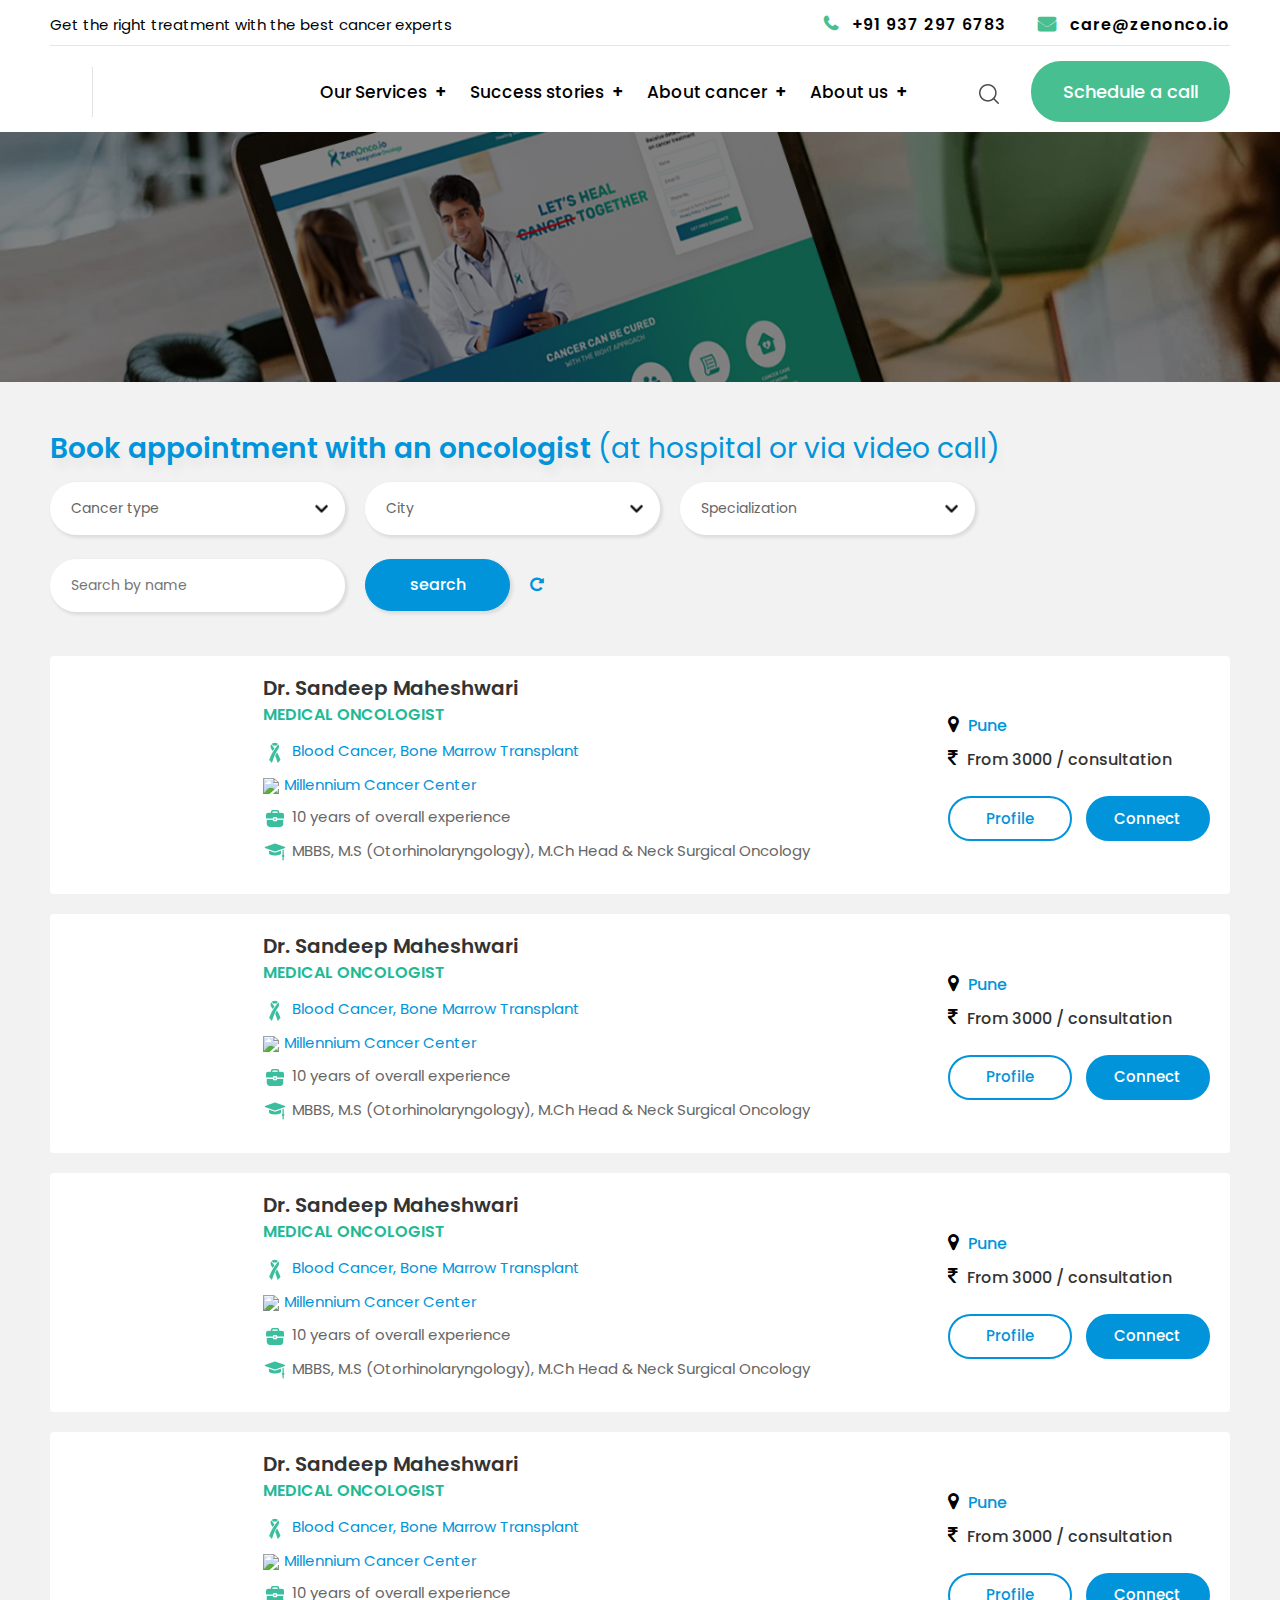
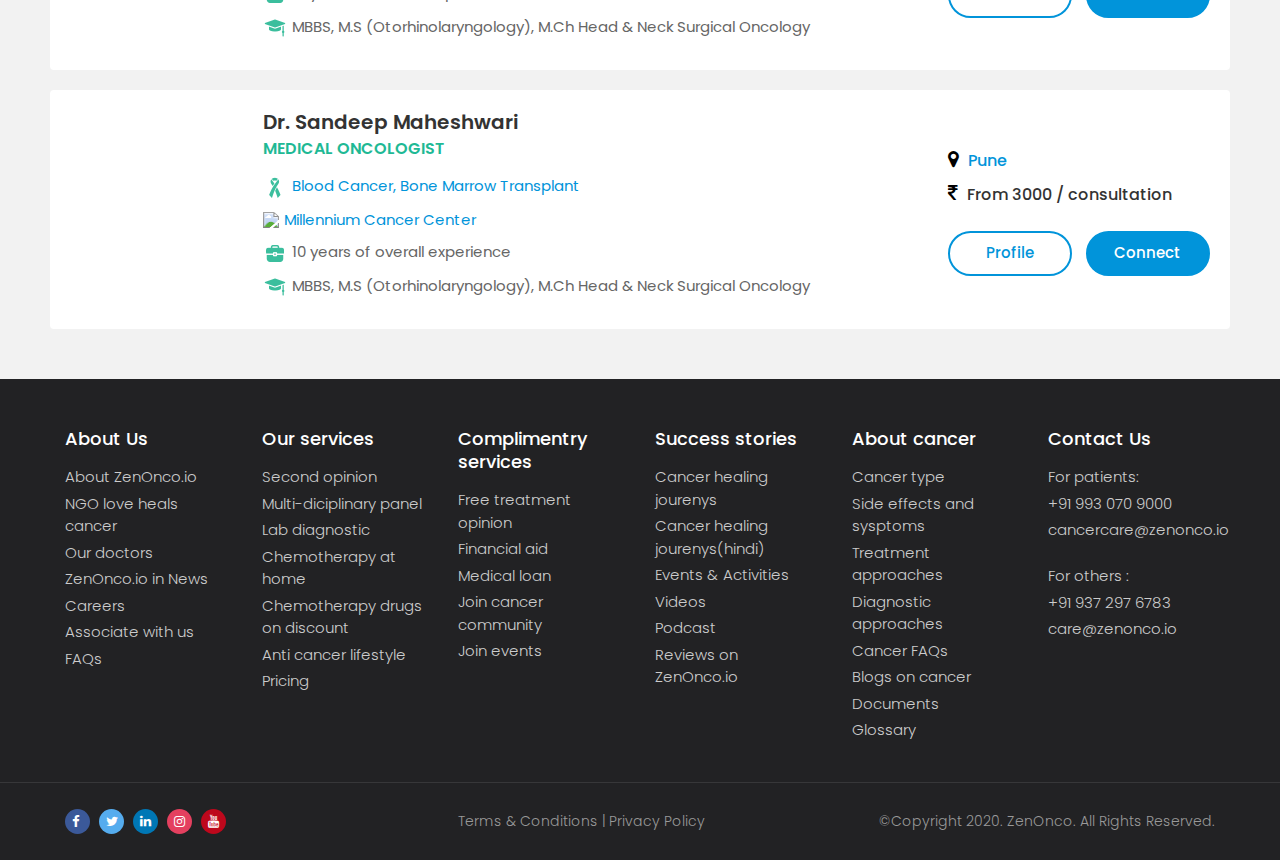
==== commit 2fc8da72: "Add files via upload" ====
--- a/index.html
+++ b/index.html
@@ -29,7 +29,7 @@
         <div class="navigation">          
             <nav class="navbar navbar-expand-lg navbar-light main-menu">
               <a class="navbar-brand" href="#">
-                <img src="images/ZenOnco.png" alt="" />
+                <img src="images/Logo.svg" alt="" />
               </a>
               <button
                 class="navbar-toggler ml-auto"
@@ -46,23 +46,144 @@
               <div class="collapse navbar-collapse" id="navbarSupportedContent">
                 <ul class="navbar-nav ml-auto">
                   <li class="nav-item dropdown">
-                      <a class="nav-link dropdown-toggle" href="#" dropdown-toggle" href="#" id="navbarDropdown" role="button" data-toggle="dropdown" aria-haspopup="true" aria-expanded="false">OUR SERVICES</a>
-                   <!--    <div class="dropdown-menu" aria-labelledby="navbarDropdown">
-                          <a class="dropdown-item" href="#">Action</a>
-                          <a class="dropdown-item" href="#">Another action</a>
-                          <div class="dropdown-divider"></div>
-                          <a class="dropdown-item" href="#">Something else here</a>
-                      </div> --> 
+                      <a class="nav-link dropdown-toggle" href="#" dropdown-toggle" href="#" id="servicesDropdown" role="button" data-toggle="dropdown" aria-haspopup="true" aria-expanded="false">Our Services</a>
+                      <ul class="dropdown-menu first-layer" aria-labelledby="servicesDropdown">
+                          <li>
+                            <a class="dropdown-item has-menu" href="#">Second Opinion</a>
+                            <ul class="submenu dropdown-menu">
+                                <li><a class="dropdown-item" href="">Video consultation</a></li>
+                                <li><a class="dropdown-item" href="">Physical consultation</a></li>
+                                <li><a class="dropdown-item" href="">Multidisciplinary tumor board review</a></li>
+                            </ul>  
+                          </li>    
+                          <li>
+                            <a class="dropdown-item has-menu" href="#">Lab diagnostics</a>
+                            <ul class="submenu dropdown-menu">
+                                <li><a class="dropdown-item" href="">Blood test</a></li>
+                                <li><a class="dropdown-item" href="">Imaging test</a></li>
+                                <li><a class="dropdown-item" href="">Biopsy</a></li>
+                                <li><a class="dropdown-item" href="">Other test</a></li>
+                            </ul>  
+                          </li> 
+                          <li>
+                            <a class="dropdown-item has-menu" href="#">Care at home</a>
+                            <ul class="submenu dropdown-menu">
+                                <li><a class="dropdown-item" href="">Chemotherapy at home</a></li>
+                                <li><a class="dropdown-item" href="">Chemotherapy drugs on discount</a></li>
+                                <li><a class="dropdown-item" href="">Pain management</a></li>
+                                <li><a class="dropdown-item" href="">Nursing care</a></li>
+                                <li><a class="dropdown-item" href="">Second Opinion</a></li>
+                            </ul> 
+                            </li>
+                          <li>
+                            <a class="dropdown-item has-menu" href="#">Anti cancer lifestyle</a>
+                            <ul class="submenu dropdown-menu">
+                                <li><a class="dropdown-item" href="">Anti cancer diet</a></li>
+                                <li><a class="dropdown-item" href="">Anti cancer supplements</a></li>
+                                <li><a class="dropdown-item" href="">Physiotherapy</a></li>
+                                <li><a class="dropdown-item" href="">Emotional wellness</a></li>
+                                <li><a class="dropdown-item" href="">Energy therapies</a></li>
+                            </ul> 
+                        </li>
+                          <li>
+                            <a class="dropdown-item has-menu" href="#">Financial help</a>
+                            <ul class="submenu dropdown-menu">
+                                <li><a class="dropdown-item" href="">Guidance on call</a></li>
+                                <li><a class="dropdown-item" href="">Free treatment opinion</a></li>
+                                <li><a class="dropdown-item" href="">Government / NGO grants</a></li>
+                                <li><a class="dropdown-item" href="">Medical loans</a></li>
+                                <li><a class="dropdown-item" href="">Chemo drugs on discount</a></li>
+                            </ul> 
+                        </li>
+                        <li>
+                            <a class="dropdown-item has-menu" href="#">Join community</a>
+                            <ul class="submenu dropdown-menu">
+                                <li><a class="dropdown-item" href="">Join cancer community</a></li>
+                                <li><a class="dropdown-item" href="">Join events</a></li>
+                            </ul> 
+                        </li>
+                      </ul> 
                   </li>
-                  <li class="nav-item">
-                    <a class="nav-link active" href="#">SUCCESS STORIES</a>
+                  <li class="nav-item dropdown">
+                    <a class="nav-link dropdown-toggle" href="#" dropdown-toggle" href="#" id="storiesDropdown" role="button" data-toggle="dropdown" aria-haspopup="true" aria-expanded="false">Success stories</a>
+                    <ul class="dropdown-menu first-layer" aria-labelledby="storiesDropdown">
+                        <li>
+                            <a class="dropdown-item" href="#">Cancer healing stories</a>
+                          </li> 
+                          <li>
+                            <a class="dropdown-item" href="#">Cancer healing stories (in Hindi)</a> 
+                          </li>  
+                          <li>
+                            <a class="dropdown-item" href="#">Events & Activities</a>
+                          </li> 
+                          <li>
+                            <a class="dropdown-item" href="#">Videos</a> 
+                          </li>  
+                          <li>
+                            <a class="dropdown-item" href="#">Podcast</a> 
+                          </li>    
+                    </ul>
                   </li>
-                  <li class="nav-item">
-                    <a class="nav-link" href="#">ABOUT CANCER</a>
+                  <li class="nav-item dropdown">
+                    <a class="nav-link dropdown-toggle" href="#" dropdown-toggle" href="#" id="aboutDropdown" role="button" data-toggle="dropdown" aria-haspopup="true" aria-expanded="false">About cancer</a>
+                    <ul class="dropdown-menu first-layer" aria-labelledby="aboutDropdown">
+                        <li>
+                            <a class="dropdown-item" href="#">Cancer types</a>
+                          </li> 
+                          <li>
+                            <a class="dropdown-item" href="#">Symptoms & Side effects</a> 
+                          </li>  
+                          <li>
+                            <a class="dropdown-item" href="#">Treatment approaches</a>
+                          </li> 
+                          <li>
+                            <a class="dropdown-item" href="#">Diagnostic approaches</a> 
+                          </li>   
+                          <li>
+                            <a class="dropdown-item" href="#">Cancer FAQs</a>
+                          </li> 
+                          <li>
+                            <a class="dropdown-item" href="#">Blogs on cancer</a> 
+                          </li>  
+                          <li>
+                            <a class="dropdown-item" href="#">Documents</a>
+                          </li> 
+                          <li>
+                            <a class="dropdown-item" href="#">Terminology</a> 
+                          </li>   
+                    </ul>
                   </li>
-  
-                  <li class="nav-item">
-                    <a class="nav-link" href="#">ABOUT US</a>
+                  <li class="nav-item dropdown">
+                    <a class="nav-link dropdown-toggle" href="#" dropdown-toggle" href="#" id="aboutusDropdown" role="button" data-toggle="dropdown" aria-haspopup="true" aria-expanded="false">About us</a>
+                    <ul class="dropdown-menu first-layer" aria-labelledby="aboutusDropdown">
+                        <li>
+                            <a class="dropdown-item" href="#">About ZenOnco.io</a>
+                          </li> 
+                          <li>
+                            <a class="dropdown-item" href="#">NGO - Love Heals Cancer</a> 
+                          </li>  
+                          <li>
+                            <a class="dropdown-item" href="#">ZenOnco.io in News</a>
+                          </li> 
+                          <li>
+                            <a class="dropdown-item" href="#">Careers</a> 
+                          </li>   
+                          <li>
+                            <a class="dropdown-item" href="#">Associate with us</a> 
+                          </li>
+                          <li>
+                            <a class="dropdown-item" href="#">Contact us</a> 
+                          </li>
+                          <li>
+                            <a class="dropdown-item" href="#">Reviews</a> 
+                          </li>
+                          <li>
+                            <a class="dropdown-item" href="#">FAQs</a> 
+                          </li>
+                          <li>
+                            <a class="dropdown-item" href="#">Pricing</a> 
+                          </li>
+                    </ul>
                   </li>
                 </ul>
                 <ul class="ml-auto">
@@ -72,6 +193,25 @@
                         </a>
                         <button class="btn_common">Schedule a call</button>
                     </li>
+                   <!-- <li class="dropdown search-box-outer">
+                        <a href="#"  id="dropdownMenu3" data-toggle="dropdown" aria-haspopup="true" aria-expanded="true">
+                            <img src="images/icons/Search.png" alt="">
+                        </a>
+                        <ul class="dropdown-menu pull-right search-panel" aria-labelledby="dropdownMenu3"  >
+                            <li class="panel-outer">
+                                <div class="form-container">
+                                    <form method="post" action="blog.html">
+                                        <div class="form-group">
+                                            <input type="search" name="field-name" value="" placeholder="Search...." required="">
+                                            <button type="submit" class="search-btn"><span class="fa fa-search"></span></button>
+                                        </div>
+                                    </form>
+                                </div>
+                            </li>
+                        </ul>
+                        <button class="btn_common">Schedule a call</button>
+                    </li>
+                    -->
                 </ul>
               </div>
             </nav>
--- a/css/main.css
+++ b/css/main.css
@@ -111,10 +111,16 @@
   padding: 10px 50px;
 }
 .navigation .btn_common {
-  margin-left: 1rem;
+  margin-left: 1.5rem;
   margin-top: 0;
   background: #48bf91;
   border-color: #48bf91;
+}
+.navigation .btn_common:hover {
+  margin-left: 1.5rem;
+  margin-top: 0;
+  background: #44b388;
+  border-color: #44b388;
 }
 .navbar-light .navbar-nav .nav-link {
   font-family: Poppins-Medium;
@@ -157,17 +163,26 @@
 }
 .navbar-light .navbar-brand {
   max-width: 250px;
+  padding: 5px;
+}
+.navbar-light .navbar-brand:after {
+  content: "";
+  border-right: 1px solid #e3e3e5;
+  margin-left: 2rem;
+  height: 50px;
+  display: inline-block;
+  vertical-align: middle;
 }
 .navbar-brand img {
   max-width: 250px;
 }
 .upper-nav {
   padding: 5px 50px;
-  border-bottom: 1px solid #e5e5e5;
 }
 .upper-nav .navbar {
   padding-left: 0;
   padding-right: 0;
+  border-bottom: 1px solid #e5e5e5;
 }
 .upper-nav p {
   font-family: Poppins-Regular;
@@ -775,7 +790,7 @@
 }
 
 .homewrapper {
-  padding: 50px 100px;
+  padding: 100px;
   text-align: center;
 }
 .homewrapper .title {
@@ -859,10 +874,45 @@
 }
 .sec_care .care-cards {
   background: #fff;
-  padding: 10px;
+  padding: 8px;
   border-radius: 10px;
   max-width: 375px;
   margin: 0 auto;
+  position: relative;
+  top: 0;
+  left: 0;
+}
+.care-overlay {
+  position: absolute;
+  top: 0;
+  bottom: 0;
+  left: 0;
+  right: 0;
+  height: 100%;
+  width: 100%;
+  opacity: 0;
+  transition: 0.75s ease;
+  background-color: #fff;
+  border-radius: 10px;
+}
+.care-overlay-text {
+  position: absolute;
+  top: 50%;
+  left: 50%;
+  transform: translate(-50%, -50%);
+  text-align: left;
+}
+.care-overlay-text ul {
+  list-style: inherit;
+  font-family: Poppins-Medium;
+  font-size: 16px;
+  color: #333;
+}
+.care-overlay-text li {
+  vertical-align: text-top;
+}
+.care-cards:hover .care-overlay {
+  opacity: 0.92;
 }
 .care-cards img {
   border-radius: 10px;
@@ -926,7 +976,7 @@
   width: 60%;
   margin: 0 auto;
   color: #333333;
-  font-size: 16px;
+  font-size: 20px;
 }
 .sec_lifestyle .life-splitter {
   font-size: 20px;
@@ -954,6 +1004,9 @@
   padding: 2rem;
   text-align: left;
 }
+.sec_lifestyle .card-lifestyle .card-lifestyle-info {
+  min-height: 265px;
+}
 .card-lifestyle-info h4 {
   font-family: Poppins-SemiBold;
   font-size: 24px;
@@ -983,22 +1036,33 @@
   color: #fff;
 }
 .sec_talk_warriors {
-  background: url("../images/Talk-to-Cancer-Warriors.jpg") no-repeat;
+  height: 400px;
+}
+.sec_talk_warriors .parallax {
+  position: absolute;
+  left: 0;
+  right: 0;
+  background-image: url("../images/Talk-to-Cancer-Warriors.jpg");
+  background-attachment: fixed;
+  background-repeat: no-repeat;
   background-size: cover;
-  padding: 120px 100px;
+  height: 400px;
 }
 .sec_talk_warriors .joincommunity {
   margin-left: 40%;
+  margin-top: 5rem;
+  margin-bottom: 3rem;
 }
 .sec_talk_warriors h4 {
   font-size: 50px;
   font-family: "Alex Brush", cursive;
+
   margin-bottom: 1.75rem;
 }
 
 .sec_talk_warriors h2 {
-  font-size: 60px;
-  font-family: Poppins-Regular;
+  font-size: 48px;
+  font-family: Poppins-Medium;
   margin-bottom: 2rem;
 }
 .sec_talk_warriors p {
@@ -1015,9 +1079,19 @@
   border: 1px solid #fff;
   -webkit-appearance: none;
   appearance: none;
-  color: #0194da !important;
+  color: #0194da;
   border-radius: 30px;
   padding: 16px 32px;
+  transition: all 300ms ease;
+}
+.sec_talk_warriors .btn-joincomm:hover {
+  border-color: #0194da;
+  background: #0194da;
+  color: #fff;
+}
+.all-abt-blocks {
+  max-width: 1400px;
+  margin: 0 auto;
 }
 .all-abt-block {
   margin-bottom: 1rem;
@@ -1034,7 +1108,7 @@
 .all-abt-block select {
   width: 80%;
   text-align: center;
-  background: #1b8ec5;
+  background: rgba(0, 0, 0, 0.1);
   background-image: url("../images/icons/arrow-white.png");
   background-position: right 25px center;
   background-repeat: no-repeat;
@@ -1057,7 +1131,7 @@
   text-align: center;
 }
 .sec_all_about .title {
-  margin-bottom: 2.5rem;
+  margin-bottom: 3rem;
 }
 .sec_service .service_cont {
   max-width: 1200px;
@@ -1072,12 +1146,15 @@
 .card-service {
   box-shadow: 1.69px 3.625px 65px 0px rgba(0, 0, 0, 0.1);
   margin-bottom: 1.5rem;
+  border-radius: 10px;
+  overflow: hidden;
 }
 .card-service .service-img {
   width: 100%;
   border-top-right-radius: 10px;
   border-top-left-radius: 10px;
 }
+
 .service-info {
   padding: 1.5rem;
   background: #fff;
@@ -1157,12 +1234,12 @@
   margin-top: 2rem;
   transition: all 500ms ease;
 }
-/*
+
 .btn_common:hover {
-  color: #0194da;
-  background: #fff;
-}
-*/
+  color: #fff;
+  background: #018acc;
+}
+
 .btn_common_inverse {
   display: inline-block;
   font-family: Poppins-Medium;
@@ -1200,9 +1277,12 @@
   margin-bottom: 0;
 }
 .sec_survivor_stories .btn_common {
-  margin-top: 1rem;
   background: #48bf91;
   border-color: #48bf91;
+}
+.sec_survivor_stories .btn_common:hover {
+  background: #44b388;
+  border-color: #44b388;
 }
 .sec_survivor_stories .owl-carousel {
   max-width: 1400px;
@@ -1261,6 +1341,19 @@
 .owl-dots {
   display: none;
 }
+.owl-carousel .owl-nav button.owl-prev img {
+  vertical-align: top;
+  width: 20px;
+  margin-top: 8px;
+  margin-left: -5px;
+}
+.owl-carousel .owl-nav button.owl-next img {
+  vertical-align: top;
+  width: 20px;
+  margin-top: 8px;
+  margin-right: -5px;
+}
+
 /* END*/
 .storiesCarousel {
   color: #222222;
@@ -1271,7 +1364,7 @@
   border: none;
   background: transparent;
   margin: 0 auto;
-  margin-bottom: 1rem;
+  margin-bottom: 2rem;
 }
 .slider-card-body {
   padding: 1.25rem;
@@ -1311,9 +1404,11 @@
   background: #fff;
 }
 .slider-card:hover .card-wrapper {
-  box-shadow: 0 1px 4px 0 rgba(0, 0, 0, 0.2);
-}
-
+  box-shadow: 0px 5px 38px 0px rgba(0, 0, 0, 0.15);
+}
+.sec_survivor_stories .slider-card-body-info {
+  min-height: 120px;
+}
 .slider-btn {
   display: inline-block;
   font-family: Poppins-Medium;
@@ -1327,13 +1422,14 @@
   transition: all 500ms ease;
   margin-right: 5px;
 }
+
+.slider-btn:hover {
+  background: #0194da;
+  border-color: #0194da;
+  color: #fff !important;
+}
+
 /*
-
-.slider-btn:hover {
-  background: #1fb995;
-  border-color: #1fb995;
-  color: #fff;
-}
 .slider-btn-invers {
   background: #1fb995;
   border: 2px solid #1fb995;
@@ -1359,6 +1455,7 @@
 .sec_blogs_stories .slider-card {
   max-width: 400px;
   margin: 0 auto;
+  margin-bottom: 2rem;
 }
 .sec_blogs_stories .slider-card-body {
   text-align: left;
@@ -1376,9 +1473,12 @@
   background: #48bf91;
   border-color: #48bf91;
 }
-
+.sec_blogs_stories .btn_common:hover {
+  background: #44b388;
+  border-color: #44b388;
+}
 .sec_reviews {
-  background: #eefaff;
+  background: #fff;
 }
 .sec_reviews .review-quote {
   max-width: 36px !important;
@@ -1400,6 +1500,10 @@
   border-color: #48bf91;
   width: 150px;
 }
+.sec_reviews .btn_common:hover {
+  background: #44b388;
+  border-color: #44b388;
+}
 .sec_reviews .slider-desc {
   color: #fff;
   font-family: Poppins-Italic;
@@ -1464,8 +1568,12 @@
 .sec_join_class .slider-card {
   max-width: 400px;
 }
+.sec_join_class .slider-sub-title {
+  color: #000;
+}
 .sec_join_class .slider-title {
   margin-bottom: 5px;
+  color: #000;
 }
 .sec_join_class .slider-title:last-of-type {
   margin-bottom: 1.5rem;
@@ -1479,6 +1587,11 @@
   border-color: #fff;
   padding: 10px 30px;
   width: 150px;
+}
+.sec_join_class .btn_common_inverse:hover {
+  border-color: #0194da;
+  background: #0194da;
+  color: #fff;
 }
 .sec_join_class .card-wrapper {
   border-radius: 10px;
@@ -1515,7 +1628,8 @@
   margin-top: 1rem;
 }
 .sec_diag_test .btn_common_inverse:hover {
-  border-color: #fff;
+  background: #00adff;
+  color: #fff;
 }
 .card-diag-test .test-link {
   display: grid;
@@ -1564,7 +1678,7 @@
   width: 100%;
   color: #999999;
   border-radius: 30px;
-  border: 1px solid #fff;
+  border: 1px solid #0194da;
   -webkit-appearance: none;
   -moz-appearance: none;
   appearance: none;
@@ -1606,6 +1720,7 @@
 .assist-blocks [class*="col-"] {
   padding: 0px;
 }
+
 .sec_assitance .title {
   color: #0194da;
   font-family: Poppins-Medium;
@@ -1621,6 +1736,10 @@
   display: flex;
   text-align: left;
   margin-bottom: 2.5rem;
+  border-right: 1px solid #d7dfe6;
+}
+.sec_assitance .assist-blocks:last-child {
+  border-right: none;
 }
 .sec_assitance .btn_common {
   font-size: 16px;
@@ -1659,6 +1778,10 @@
 .sec_multi_disc .para {
   font-size: 18px;
 }
+.sec_multi_disc .multi-board {
+  max-width: 1400px;
+  margin: 0 auto;
+}
 .multi-board-card .multi-board-img {
   margin-bottom: 10px;
 }
@@ -1676,7 +1799,7 @@
   margin-bottom: 0px;
 }
 .multi-board-card p:last-of-type {
-  margin-bottom: 20px;
+  margin-bottom: 24px;
 }
 .multi-board-card .multi-links {
   background: #fff;
@@ -1689,17 +1812,28 @@
   padding: 16px;
   color: #0194da;
   position: relative;
-}
+  transition: all 500ms ease;
+}
+.multi-board-card .multi-links:hover {
+  background: #00adff;
+  color: #fff;
+}
+
 .multi-board-card .multi-links:after {
   content: url("../images/icons/arrow-blue.png");
   position: absolute;
   right: 25px;
   padding-top: 2px;
 }
+.multi-board-card .multi-links:hover:after {
+  content: url("../images/icons/arrow-blue-inverse.png");
+}
 .multi-board-card .multi-links.download:after {
   content: url("../images/icons/download.png");
 }
-
+.multi-board-card .multi-links.download:hover:after {
+  content: url("../images/icons/download-inverse.png");
+}
 .sec_rep_fil {
   background: #002a3e;
 }
@@ -1708,8 +1842,10 @@
   font-family: Poppins-Regular;
   font-size: 16px;
   color: #fff;
-  min-height: 45px;
+  min-height: 30px;
   padding-left: 10px;
+  margin-bottom: 0px;
+  line-height: 1;
 }
 ._1_copy {
   position: absolute;
@@ -1759,11 +1895,18 @@
   background: #fff;
   color: #000;
   border-color: #fff;
-}
-
+  margin-bottom: 3rem;
+  padding: 15px 40px;
+  margin-top: 3rem;
+}
+.sec_rep_fil .btn_common:hover {
+  border-color: #0194da;
+  background: #0194da;
+  color: #fff;
+}
 .sec_search {
   background: #48bf91;
-  padding: 25px;
+  padding: 40px 25px;
   text-align: center;
 }
 .sec_search .search-box {
@@ -1780,7 +1923,7 @@
   color: #666666;
   font-family: Poppins-Light;
   font-size: 16px;
-  padding: 12px;
+  padding: 18px;
   width: 100%;
 }
 .search-box input::-webkit-input-placeholder,
@@ -1817,7 +1960,7 @@
   width: calc(100% - 35px);
 }
 .sec_home_banner {
-  background: linear-gradient(to bottom, rgba(0, 0, 0, 0.1), rgba(0, 0, 0, 0.1)),
+  background: linear-gradient(to bottom, rgba(0, 0, 0, 0.2), rgba(0, 0, 0, 0.2)),
     url("../images/Banners-copy.jpg") no-repeat;
   background-size: cover;
   width: 100%;
@@ -1840,19 +1983,38 @@
   padding: 15px !important;
   align-self: center;
 }
+/*
 .home-box img {
   margin-bottom: 1rem;
+}
+*/
+.home-box img {
+  margin-bottom: 1rem;
+  width: 100px;
+  height: 100px;
+  object-fit: contain;
+}
+.home-box h3:first-child {
+  margin-top: 5rem;
+}
+.home-box h3 {
+  font-family: Poppins-Medium;
+  font-size: 34px;
+  line-height: 1;
 }
 .home-box h4 {
   font-family: Poppins-Bold;
   color: #ffffff;
   font-size: 65px;
+  margin-bottom: 0;
+  line-height: 1;
 }
 .home-box p {
   font-family: Poppins-Regular;
   color: #fff;
   font-size: 28px;
   margin-bottom: 0px;
+  line-height: 1.25;
 }
 
 .frm-home h4 {
@@ -1876,6 +2038,11 @@
   width: 100%;
   margin-bottom: 10px;
 }
+.frm-home input:focus,
+.diag-frm input:focus {
+  background: #fff;
+  border-color: #0194da;
+}
 .frm-home .tandc,
 .diag-frm .tandc {
   font-family: Poppins-Regular;
@@ -1900,7 +2067,7 @@
   width: 100%;
   font-family: Poppins-SemiBold;
   font-size: 18px;
-  margin-top: 1rem;
+  margin-top: 0;
   padding: 15px 25px;
 }
 .sec_home_banner [class*="col-"] {
@@ -1922,16 +2089,18 @@
   font-family: Poppins-Medium;
   font-size: 18px;
   width: 300px;
-  background: #0194da;
+  background: #fff;
   border: 2px solid #0194da;
-  color: #fff;
+  color: #0194da;
   padding: 16px 30px;
   border-top-left-radius: 30px;
   border-bottom-left-radius: 30px;
   transition: all 500ms ease;
   position: relative;
-}
-.sec_sec_opinion .btn-opinion:before {
+  margin-right: -4px;
+}
+/*
+.sec_sec_opinion .btn-opinion .active:before {
   content: "";
   border-left: 20px solid transparent;
   border-top: 20px solid #0194da;
@@ -1939,8 +2108,24 @@
   bottom: -20px;
   position: absolute;
   z-index: 1;
-  left: 50%;
-}
+  left: calc(50% - 20px);
+}
+*/
+.sec_sec_opinion .btn-opinion.active {
+  background: #0194da;
+  color: #fff;
+}
+.sec_sec_opinion .btn-opinion.active:before {
+  content: "";
+  border-left: 10px solid transparent;
+  border-top: 10px solid #0194da;
+  border-right: 10px solid transparent;
+  bottom: -10px;
+  position: absolute;
+  z-index: 1;
+  left: calc(50% - 10px);
+}
+
 .sec_sec_opinion .btn-opinion.inverse {
   border-top-left-radius: 0px;
   border-bottom-left-radius: 0px;
@@ -1949,37 +2134,45 @@
   background: #fff;
   color: #0076be;
 }
+.sec_sec_opinion .btn-opinion.inverse.active {
+  background: #0194da;
+  color: #fff;
+}
+/*
 .sec_sec_opinion .btn-opinion.inverse:before {
   border: none;
 }
-
+*/
 .sec_sec_opinion .card-wrapper {
   border: 1px solid #eee;
   border-radius: 4px;
   max-width: 315px;
 }
+
 .sec_sec_opinion .slider-sub-title {
   font-family: Poppins-Regular;
   font-size: 20px;
   color: #0076be;
+  margin-bottom: 0px;
 }
 .sec_sec_opinion .title-deg {
   font-family: Poppins-Medium;
-  color: #0ea481;
+  color: #48bf91;
   font-size: 16px;
   margin-bottom: 0.5rem;
 }
+
 .sec_sec_opinion .title-exp {
   font-family: Poppins-Regular;
   color: #666666;
   font-size: 15px;
-  margin-bottom: 12px;
+  margin-bottom: 20px;
 }
 
 .sec_sec_opinion .slider-btn {
   font-size: 14px;
   padding: 8px 16px;
-  color: #333333 !important;
+  color: #333333;
   width: 160px;
 }
 
@@ -1987,21 +2180,27 @@
   padding: 1.25rem;
   padding-bottom: 0px;
 }
+.sec_sec_opinion .slider-card-img img {
+  width: 220px !important;
+  margin: 0 auto;
+}
 
 .sec_sec_opinion .btn_common {
   background: #48bf91;
   border-color: #48bf91;
-  margin-top: 10px;
+  margin-top: 40px;
   padding: 10px 20px;
   width: 150px;
 }
 .sec_sec_opinion .btn_common:hover {
   color: #fff;
+  background: #44b388;
+  border-color: #44b388;
 }
 .sec_sec_opinion .opinionCarousel {
   max-width: 1400px;
   margin: 0 auto;
-  margin-top: 5rem;
+  margin-top: 4rem;
 }
 .sec_events {
   background: #f2f2f2;
@@ -2040,15 +2239,17 @@
 
 .sec_events .class-tag p:first-child,
 .sec_join_class .class-tag p:first-child {
-  font-family: Poppins-Bold;
+  font-family: Poppins-SemiBold;
   font-size: 20px;
   line-height: 1.25;
+  letter-spacing: 2px;
 }
 .sec_events .class-tag p:last-child,
 .sec_join_class .class-tag p:last-child {
   font-family: Poppins-SemiBold;
   font-size: 16px;
   line-height: 1.25;
+  etter-spacing: 0.08em;
 }
 .event-card-img img {
   border-top-right-radius: 10px;
@@ -2149,6 +2350,9 @@
   padding: 50px 50px 50px 200px;
   color: #000000;
 }
+.sec_subscribe .newsletter_cont .title {
+  margin-bottom: 10px;
+}
 .newsletter_cont .news-link {
   font-family: Poppins-SemiBold;
   color: #000000;
@@ -2163,6 +2367,10 @@
   display: block;
   background: #48bf91;
   border-color: #48bf91;
+}
+.newsletter_cont .btn_common:hover {
+  background: #44b388;
+  border-color: #44b388;
 }
 .sec_subscribe .apnmnt_cont {
   padding: 50px 50px 50px 100px;
@@ -2187,13 +2395,21 @@
   border-radius: 30px;
   margin-right: 1rem;
 }
+.frm-subs input::-webkit-input-placeholder,
+.frm-subs input::placeholder {
+  color: #fff;
+}
 .frm-subs .btn_common {
   margin-top: 0px;
   color: #000;
   background: #fff;
   border-color: #fff;
 }
-
+.frm-subs .btn_common:hover {
+  background: #0194da;
+  color: #fff;
+  border-color: #0194da;
+}
 .sec_subscribe .title {
   font-family: Poppins-Medium;
   font-size: 30px;
@@ -2251,8 +2467,7 @@
   width: 100%;
   margin-bottom: 2.5rem;
 }
-.info-block {
-}
+
 .info-title {
   font-family: Poppins-Regular;
   font-size: 30px;
@@ -2319,6 +2534,25 @@
   border-bottom: 2px solid #0194da;
   background: #cceaf8;
 }
+.sec_footer_buttons {
+  bottom: 0;
+  padding: 2rem;
+  text-align: center;
+}
+.sec_footer_buttons .row {
+  max-width: 1140px;
+  margin: 0 auto;
+}
+.sec_footer_buttons [class*="col-"] {
+  max-width: 380px;
+  margin-top: 0px;
+}
+
+.sec_footer_buttons .btn_common {
+  width: 100%;
+  max-width: 380px;
+  margin: 0 auto;
+}
 
 @media screen and (min-width: 1600px) {
   .event-box {
@@ -2340,18 +2574,17 @@
   .home-frm-wrapper {
     margin-left: 0%;
   }
+
   .home-box {
     display: none;
   }
+
   .sec_stories,
   .storires-cards,
   .sec_events {
     padding: 20px 50px;
   }
 
-  .sec_talk_warriors {
-    padding: 70px 25px;
-  }
   .sec_talk_warriors h4 {
     font-size: 40px;
     margin-bottom: 1rem;
@@ -2433,9 +2666,7 @@
   .multi-board-card .multi-board-img {
     width: 150px;
   }
-  .btn_common {
-    padding: 12px 24px;
-  }
+
   .slider-title {
     font-size: 20px;
   }
@@ -2444,6 +2675,9 @@
   }
   .sec_multidisc {
     padding: 50px;
+  }
+  .rep-filter p {
+    margin-bottom: 10px;
   }
 }
 @media screen and (max-width: 1280px) {
@@ -2589,6 +2823,9 @@
   }
   .info-block .info-img {
     max-width: 320px;
+  }
+  .sec_assitance .assist-blocks {
+    border-right: none;
   }
 }
 @media screen and (max-width: 767px) {
@@ -2875,3 +3112,18 @@
   display: inline-block;
   padding: 10px 16px;
 }
+
+.proddet-parallax-outer {
+  height: 400px;
+}
+.proddet-parallax {
+  position: absolute;
+  left: 0;
+  right: 0;
+  background-image: url("../images/bg-review-1.jpg");
+  background-attachment: fixed;
+  background-position: 50%;
+  background-repeat: no-repeat;
+  background-size: cover;
+  height: auto;
+}
